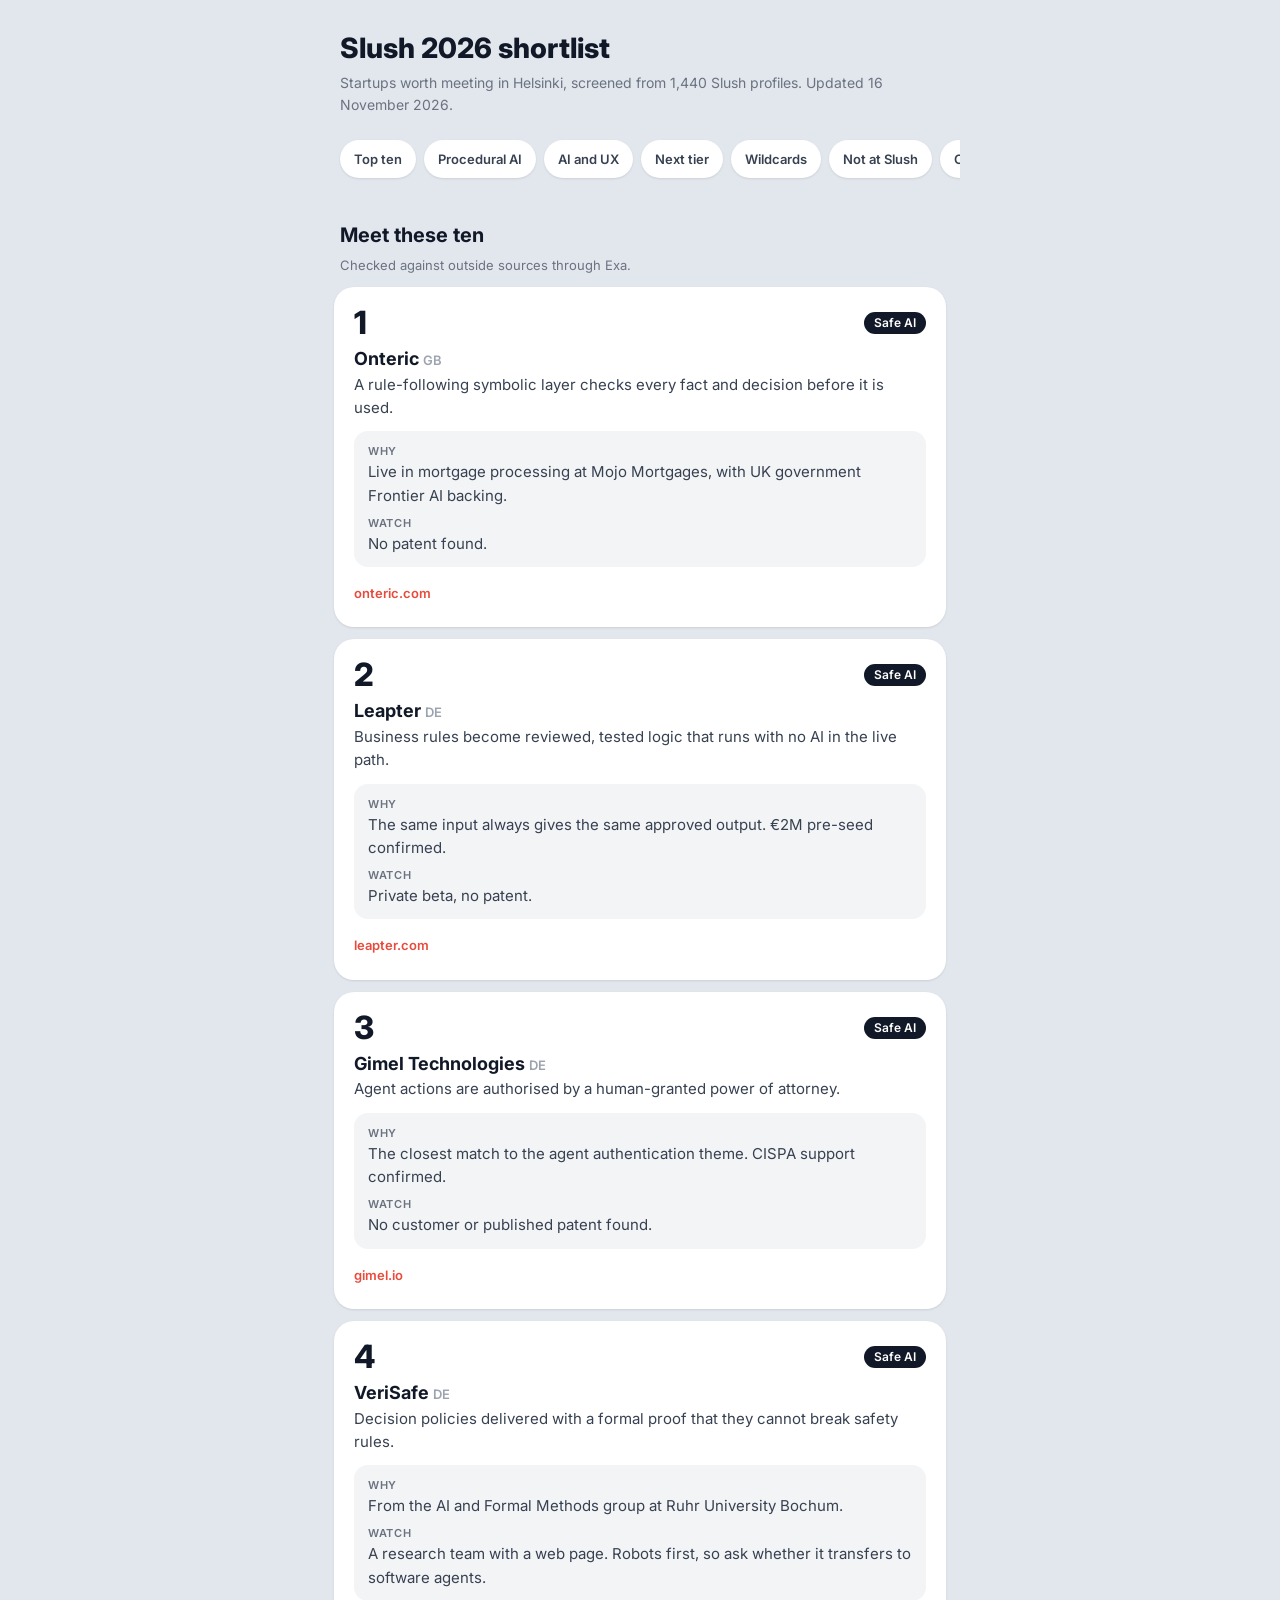
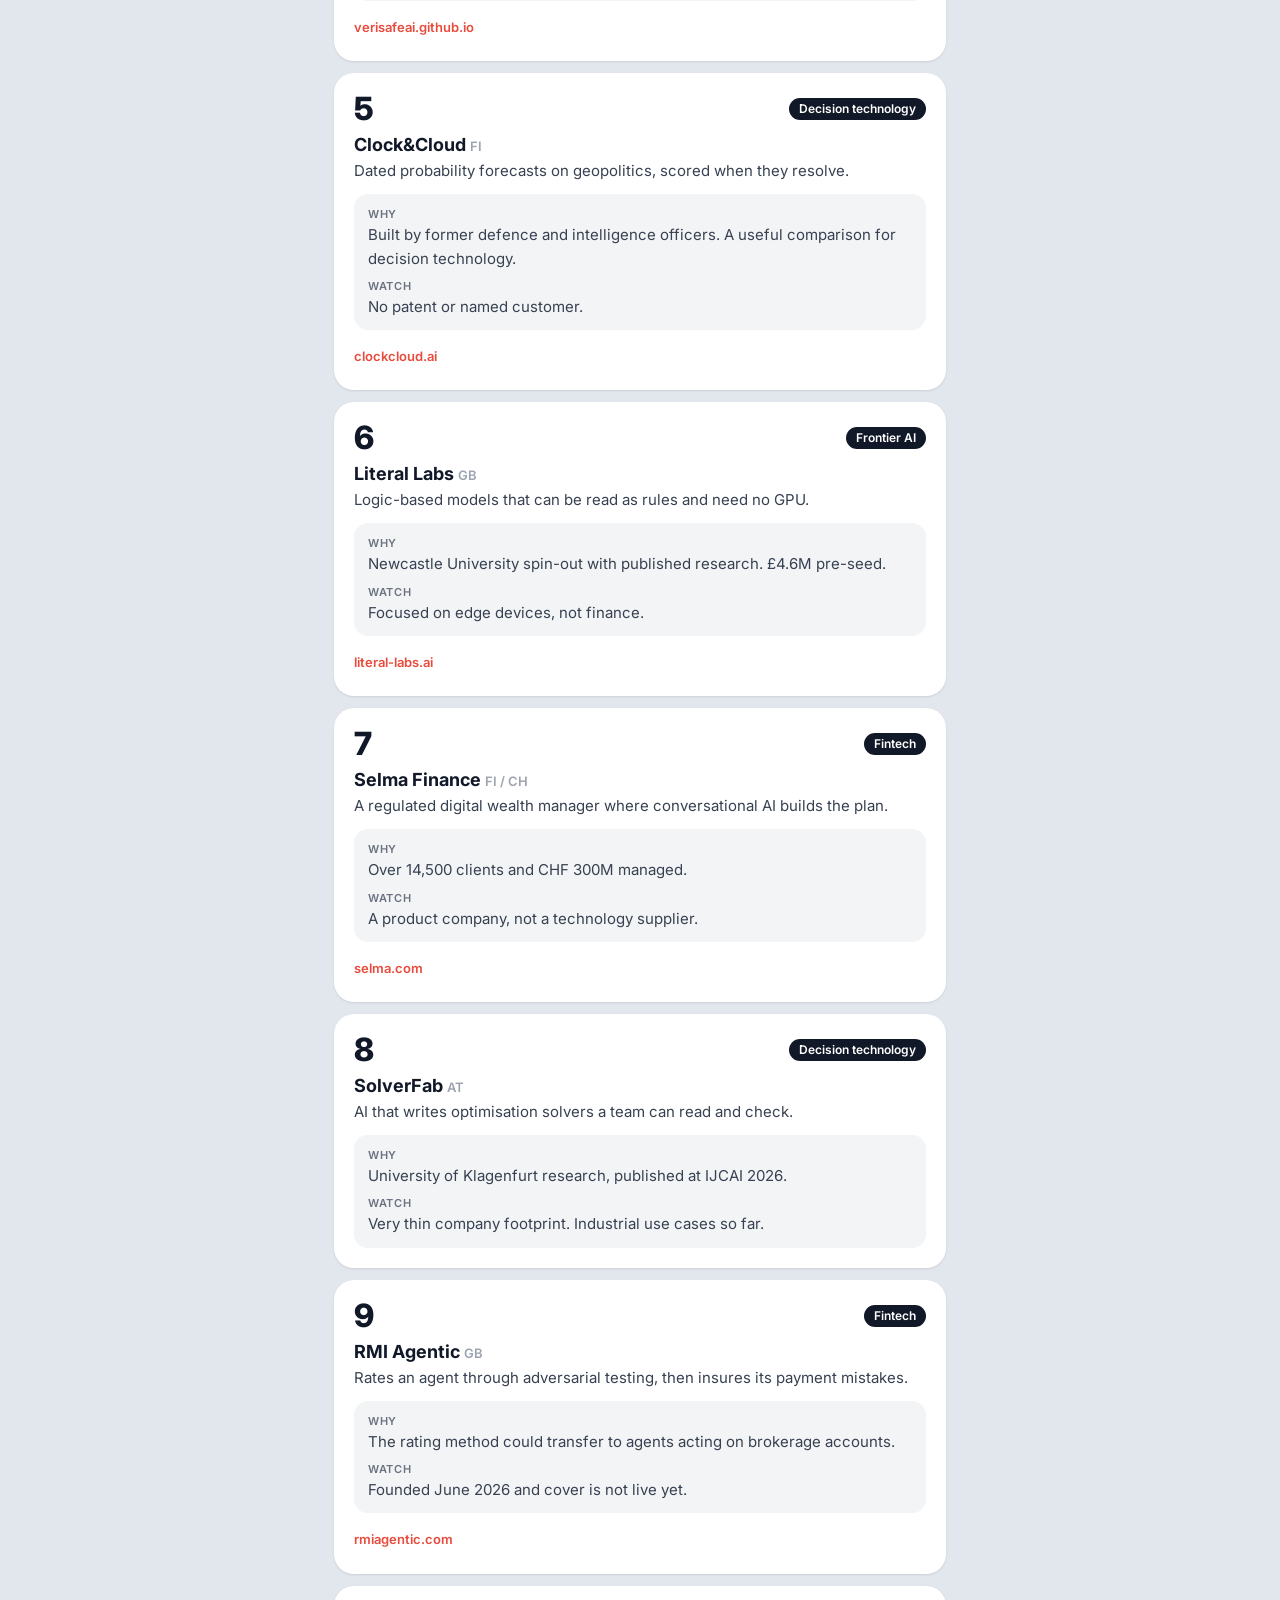
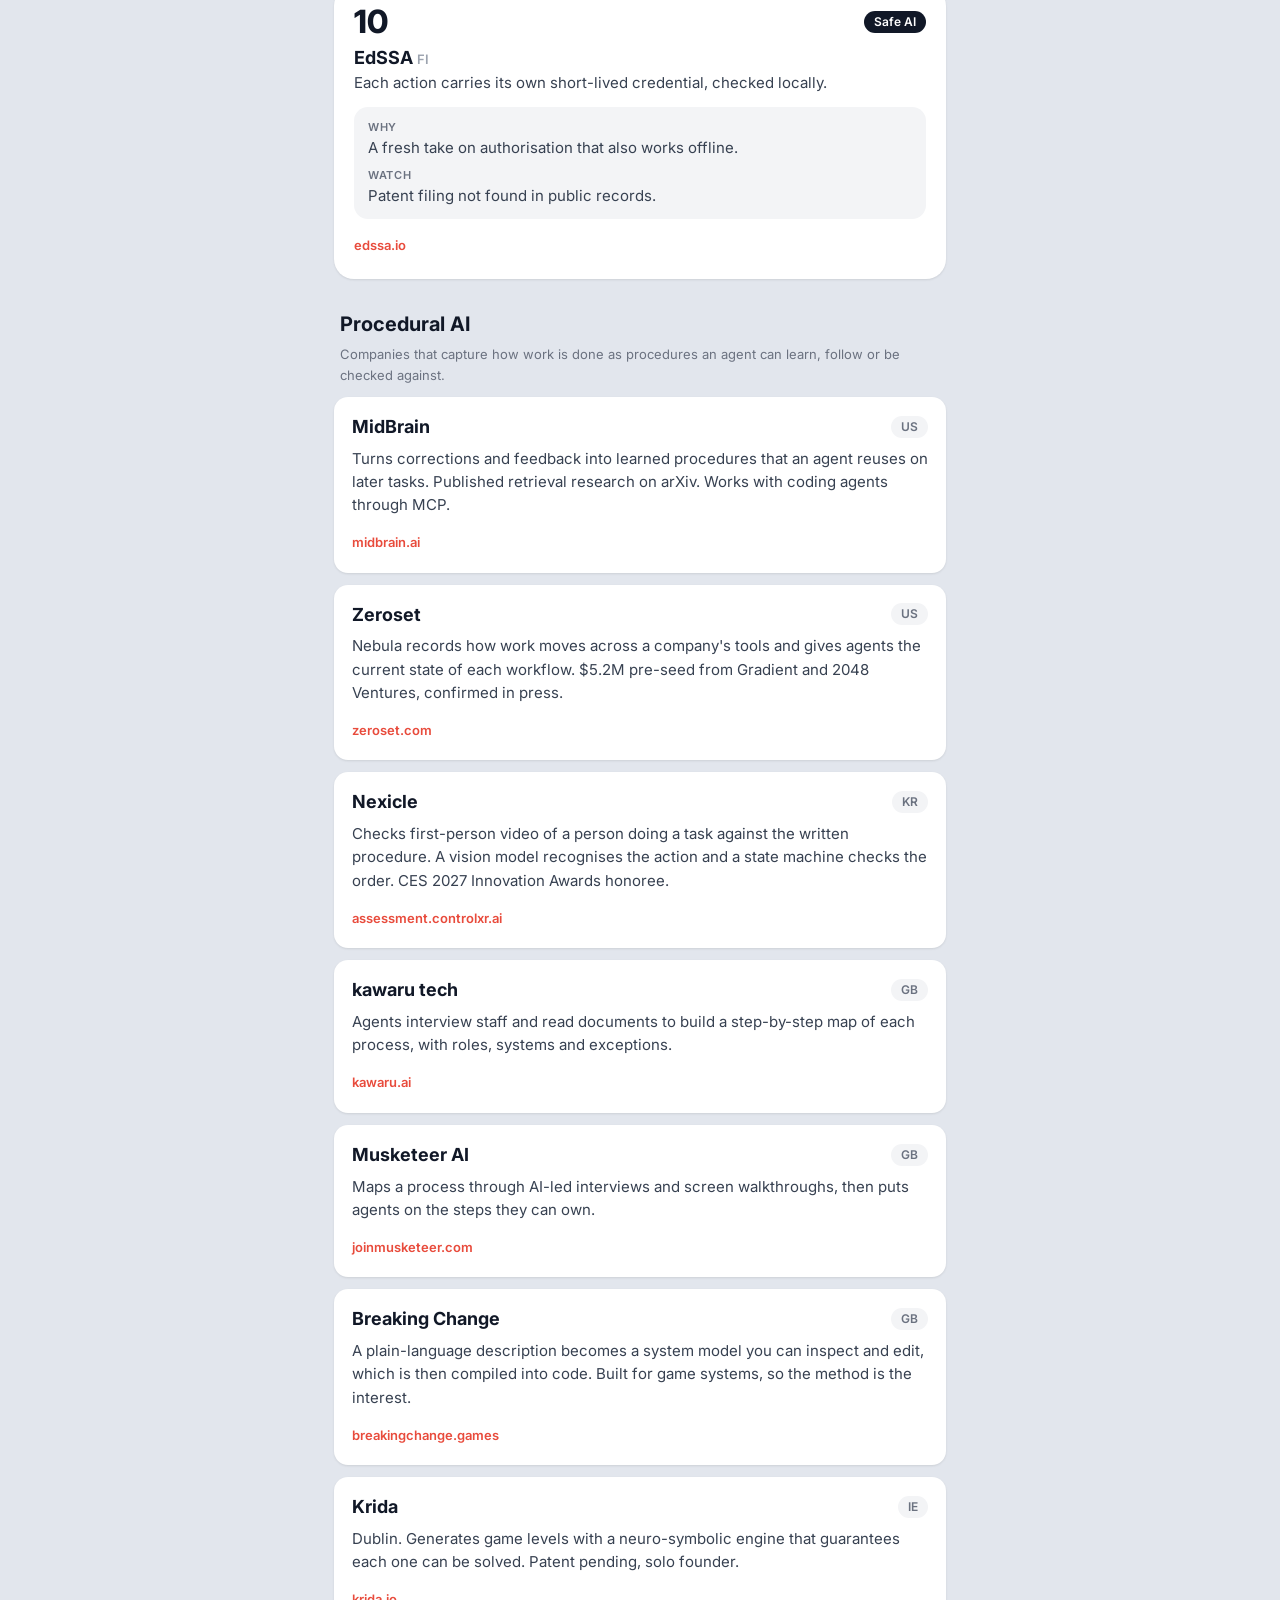
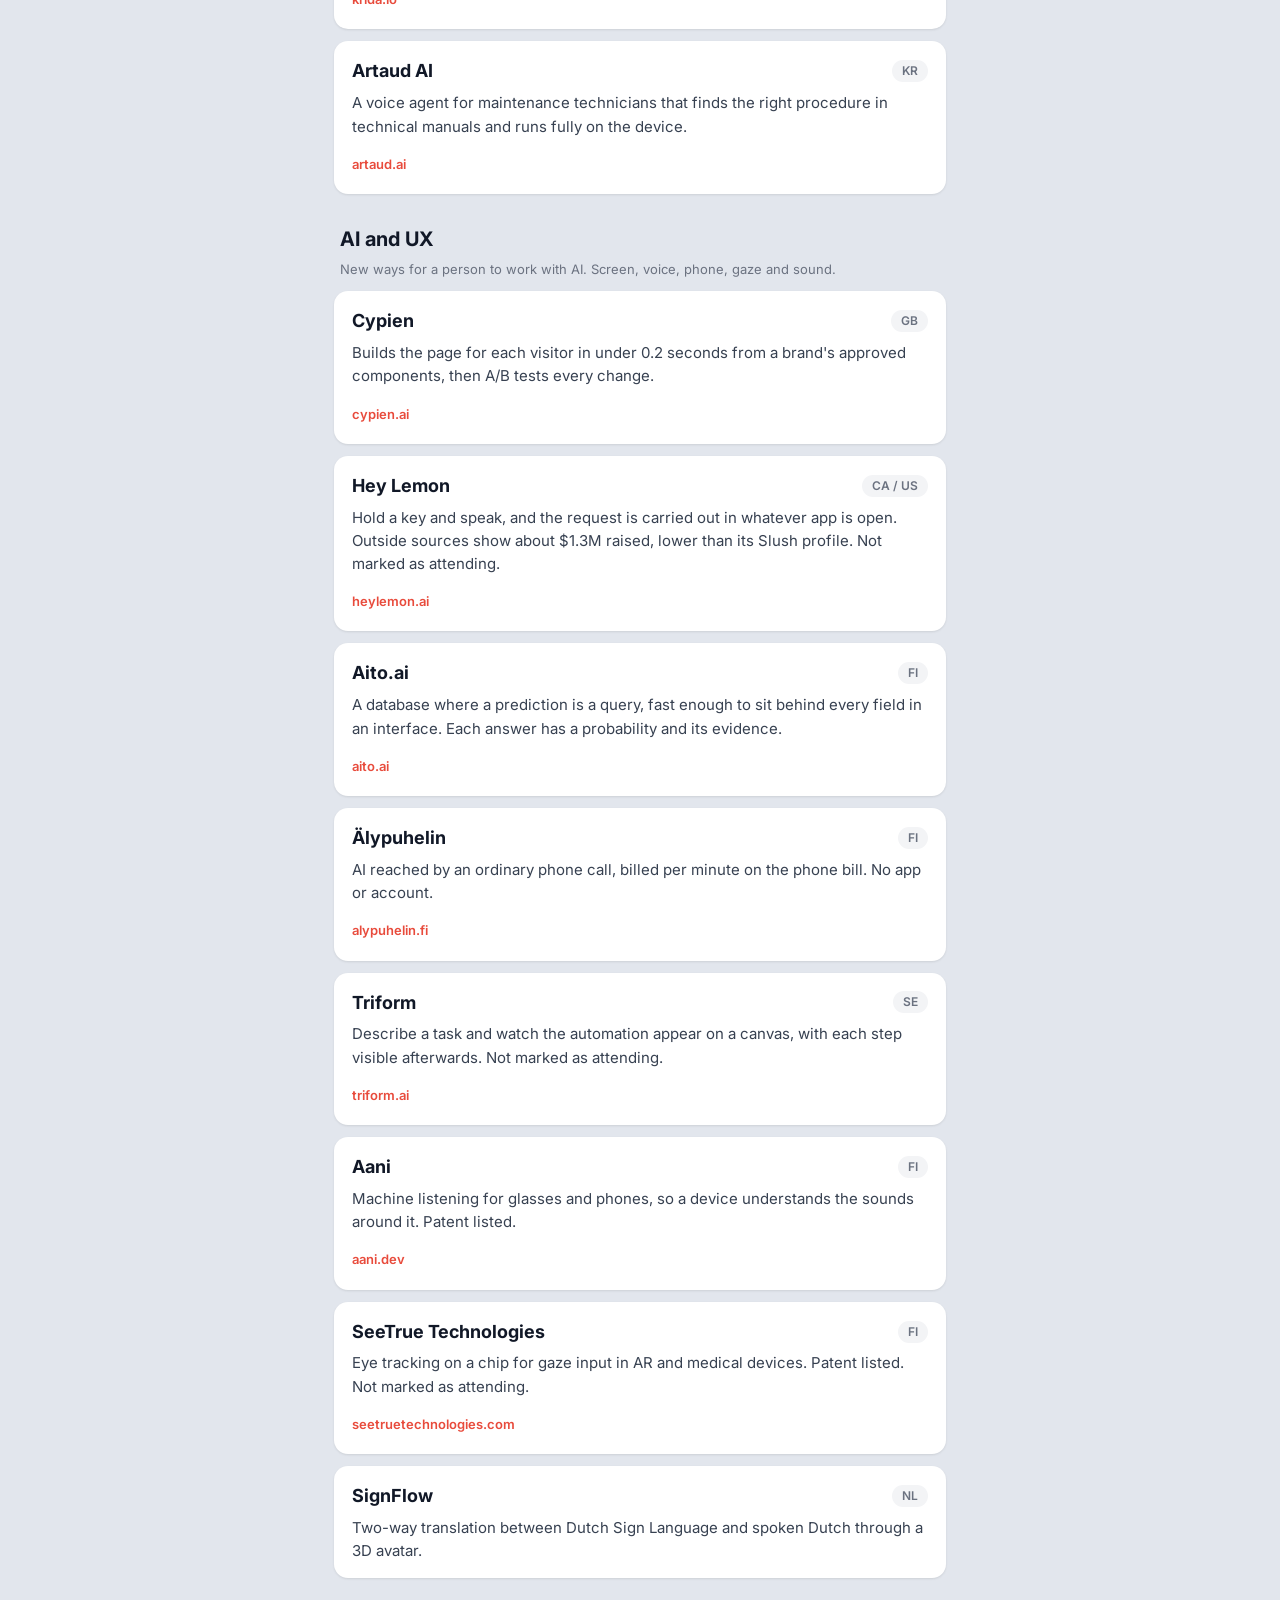
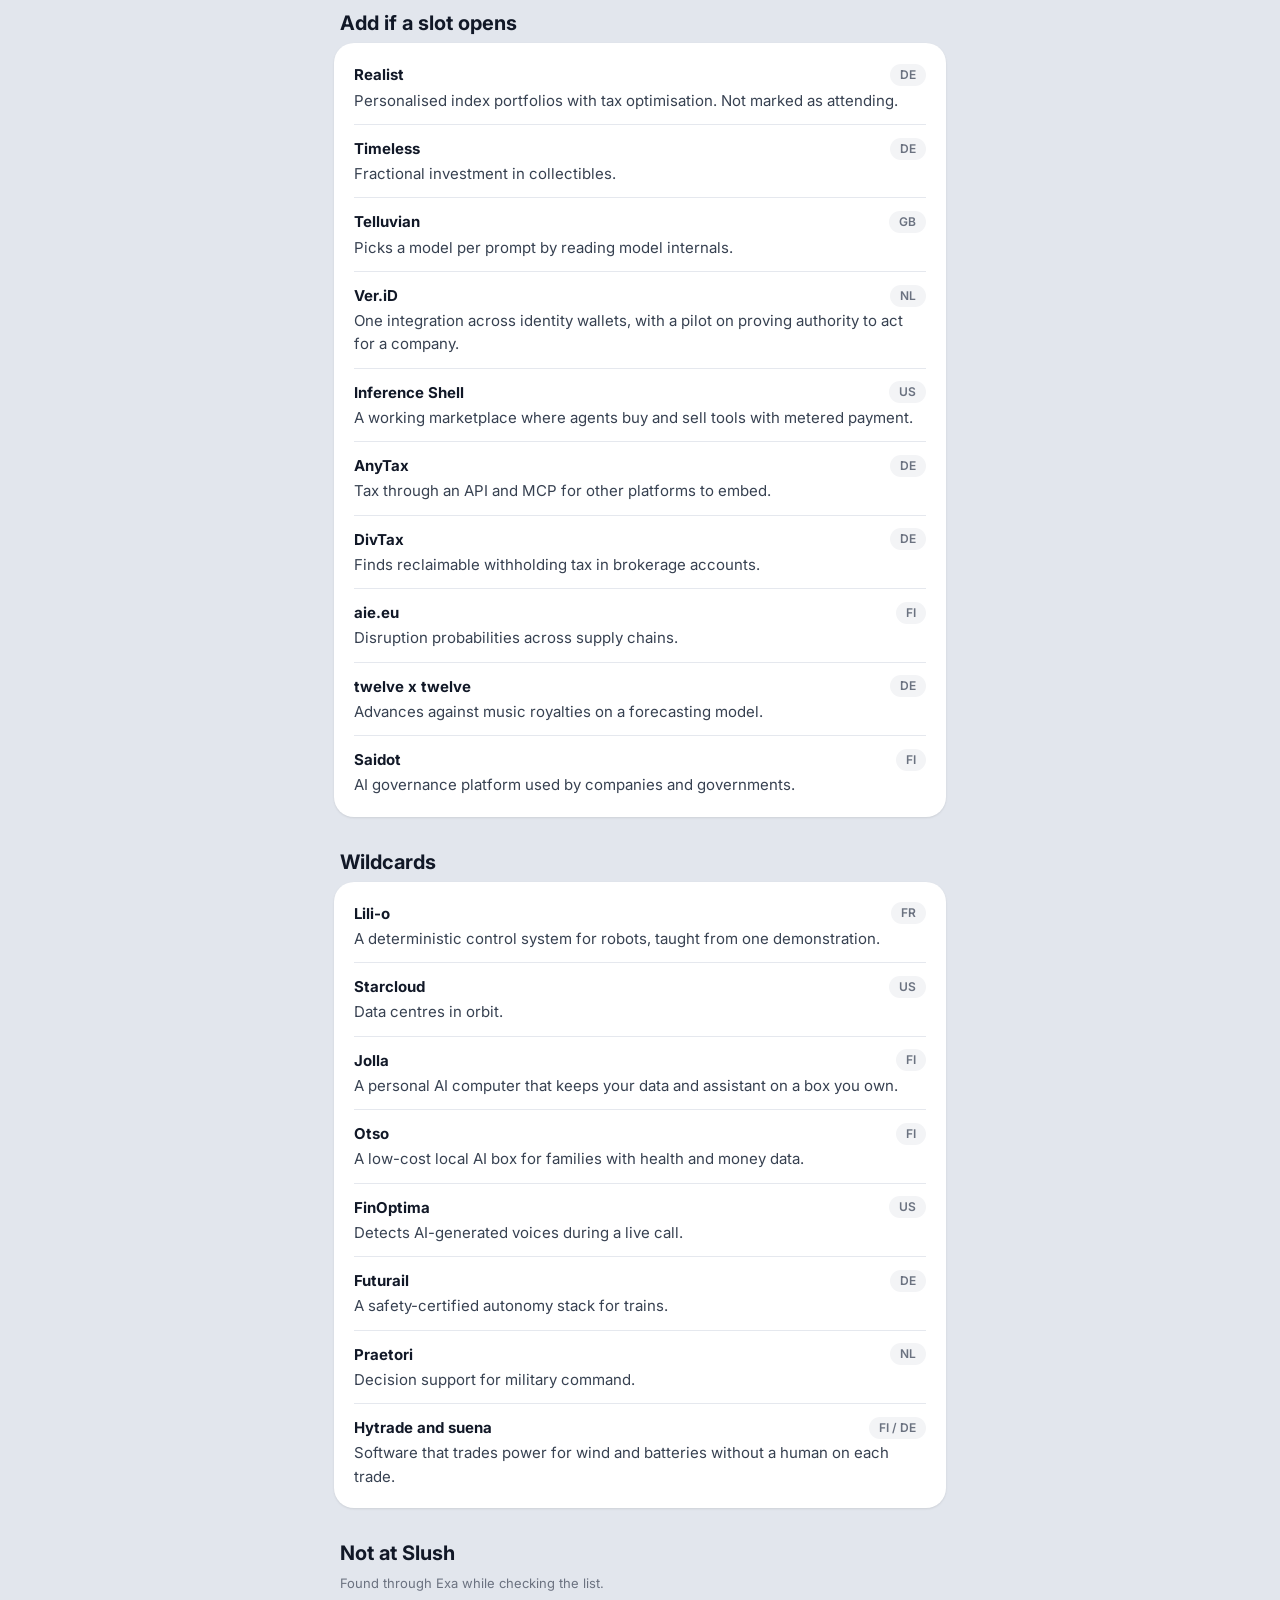
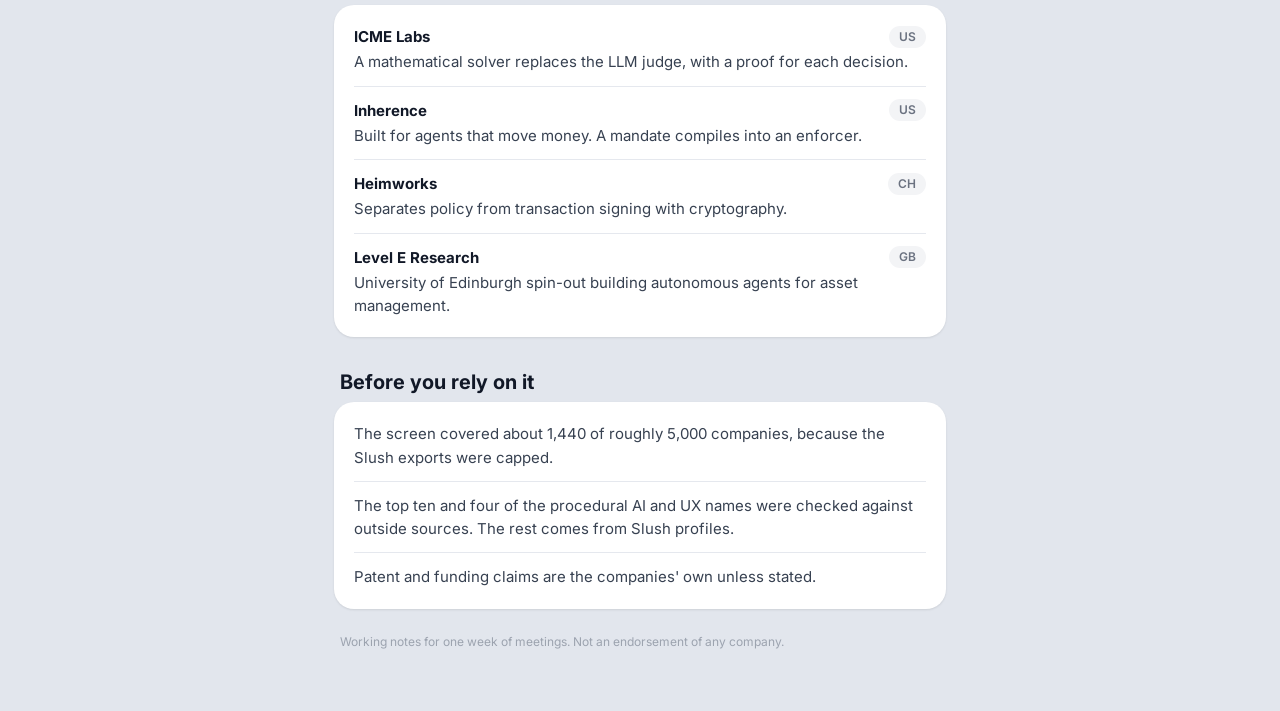
==== slush-2026/index.html @ feec398a "Add Slush 2026 shortlist page Co-Authored-By: Claude Fable 5.2 <noreply@anthropic.com> Claude-Sessio" ====
<!DOCTYPE html>
<html lang="en"><head><meta charset="UTF-8"><meta name="viewport" content="width=device-width, initial-scale=1.0">
<meta name="robots" content="noindex, nofollow"><title>Slush 2026 shortlist</title>
<link rel="preconnect" href="https://fonts.googleapis.com"><link href="https://fonts.googleapis.com/css2?family=Inter:wght@400;600;700;800&display=swap" rel="stylesheet">
<style>:root{--bg:#E2E6ED;--surface:#FFF;--surface-muted:#F3F4F6;--border:#E5E8EE;--text-primary:#111827;--text-body:#374151;--text-muted:#6B7280;--text-faint:#9CA3AF;--accent:#E84B3C;--shadow-sm:0 1px 3px rgba(0,0,0,.06),0 1px 2px rgba(0,0,0,.04);--radius-md:14px;--radius-lg:20px;--radius-pill:999px;--font:'Inter',-apple-system,BlinkMacSystemFont,'Segoe UI',sans-serif}
*{box-sizing:border-box;margin:0;padding:0}html{scroll-behavior:smooth}
body{font-family:var(--font);background:var(--bg);color:var(--text-body);font-size:15px;line-height:1.55;-webkit-font-smoothing:antialiased}
main{max-width:640px;margin:0 auto;padding:20px 14px 60px}
header{padding:12px 6px 4px}h1{font-size:28px;font-weight:800;color:var(--text-primary);line-height:1.15}
.sub{color:var(--text-muted);margin-top:8px;font-size:14px}
nav{position:sticky;top:0;z-index:5;background:var(--bg);display:flex;gap:8px;overflow-x:auto;padding:12px 6px;margin:8px -14px 4px;padding-left:20px;-webkit-overflow-scrolling:touch}
nav a{flex:none;background:var(--surface);color:var(--text-body);text-decoration:none;font-size:13px;font-weight:600;padding:9px 14px;border-radius:var(--radius-pill);box-shadow:var(--shadow-sm)}
h2{font-size:20px;font-weight:700;color:var(--text-primary);margin:30px 6px 4px;scroll-margin-top:64px}
.note{color:var(--text-muted);font-size:13px;margin:0 6px 12px}
.card{background:var(--surface);border-radius:var(--radius-lg);box-shadow:var(--shadow-sm);padding:20px;margin-bottom:12px}
.card-compact{padding:16px 18px;border-radius:var(--radius-md)}
.card-flat{background:var(--surface-muted);border-radius:var(--radius-md);padding:12px 14px;margin-top:12px}
.card-flat p+p{margin-top:8px}
.row{display:flex;align-items:center;justify-content:space-between;gap:10px;margin-bottom:6px}
h3{font-size:18px;font-weight:700;color:var(--text-primary)}.cc{font-size:13px;font-weight:600;color:var(--text-faint)}
.num{font-size:32px;font-weight:800;color:var(--text-primary);line-height:1}
.badge{display:inline-flex;align-items:center;padding:5px 10px;border-radius:var(--radius-pill);font-size:12px;font-weight:600;line-height:1;white-space:nowrap}
.badge-default{background:var(--surface-muted);color:var(--text-muted)}.badge-dark{background:var(--text-primary);color:#fff}
.lab{display:block;font-size:11px;font-weight:600;letter-spacing:.06em;text-transform:uppercase;color:var(--text-muted)}
.lnk{display:inline-block;margin-top:12px;font-size:13px;font-weight:600;color:var(--accent);text-decoration:none;padding:4px 0}
.li{padding:12px 0;border-bottom:1px solid var(--border)}.li:first-child{padding-top:0}.li:last-child{border-bottom:none;padding-bottom:0}
.li strong{color:var(--text-primary);font-size:15px}.li .row{margin-bottom:2px}
footer{color:var(--text-faint);font-size:12px;margin:24px 6px 0}</style></head><body><main>
<header><h1>Slush 2026 shortlist</h1><p class="sub">Startups worth meeting in Helsinki, screened from 1,440 Slush profiles. Updated 16 November 2026.</p></header>
<nav><a href="#top">Top ten</a><a href="#proc">Procedural AI</a><a href="#ux">AI and UX</a><a href="#more">Next tier</a><a href="#wild">Wildcards</a><a href="#beyond">Not at Slush</a><a href="#caveats">Caveats</a></nav>
<h2 id="top">Meet these ten</h2><p class="note">Checked against outside sources through Exa.</p><div class="card"><div class="row"><span class="num">1</span><span class="badge badge-dark">Safe AI</span></div><h3>Onteric <span class="cc">GB</span></h3><p>A rule-following symbolic layer checks every fact and decision before it is used.</p><div class="card-flat"><p><span class="lab">Why</span>Live in mortgage processing at Mojo Mortgages, with UK government Frontier AI backing.</p><p><span class="lab">Watch</span>No patent found.</p></div><a class="lnk" href="https://www.onteric.com/" target="_blank" rel="noopener">onteric.com</a></div><div class="card"><div class="row"><span class="num">2</span><span class="badge badge-dark">Safe AI</span></div><h3>Leapter <span class="cc">DE</span></h3><p>Business rules become reviewed, tested logic that runs with no AI in the live path.</p><div class="card-flat"><p><span class="lab">Why</span>The same input always gives the same approved output. €2M pre-seed confirmed.</p><p><span class="lab">Watch</span>Private beta, no patent.</p></div><a class="lnk" href="https://www.leapter.com" target="_blank" rel="noopener">leapter.com</a></div><div class="card"><div class="row"><span class="num">3</span><span class="badge badge-dark">Safe AI</span></div><h3>Gimel Technologies <span class="cc">DE</span></h3><p>Agent actions are authorised by a human-granted power of attorney.</p><div class="card-flat"><p><span class="lab">Why</span>The closest match to the agent authentication theme. CISPA support confirmed.</p><p><span class="lab">Watch</span>No customer or published patent found.</p></div><a class="lnk" href="https://gimel.io" target="_blank" rel="noopener">gimel.io</a></div><div class="card"><div class="row"><span class="num">4</span><span class="badge badge-dark">Safe AI</span></div><h3>VeriSafe <span class="cc">DE</span></h3><p>Decision policies delivered with a formal proof that they cannot break safety rules.</p><div class="card-flat"><p><span class="lab">Why</span>From the AI and Formal Methods group at Ruhr University Bochum.</p><p><span class="lab">Watch</span>A research team with a web page. Robots first, so ask whether it transfers to software agents.</p></div><a class="lnk" href="https://verisafeai.github.io/" target="_blank" rel="noopener">verisafeai.github.io</a></div><div class="card"><div class="row"><span class="num">5</span><span class="badge badge-dark">Decision technology</span></div><h3>Clock&amp;Cloud <span class="cc">FI</span></h3><p>Dated probability forecasts on geopolitics, scored when they resolve.</p><div class="card-flat"><p><span class="lab">Why</span>Built by former defence and intelligence officers. A useful comparison for decision technology.</p><p><span class="lab">Watch</span>No patent or named customer.</p></div><a class="lnk" href="https://www.clockcloud.ai/" target="_blank" rel="noopener">clockcloud.ai</a></div><div class="card"><div class="row"><span class="num">6</span><span class="badge badge-dark">Frontier AI</span></div><h3>Literal Labs <span class="cc">GB</span></h3><p>Logic-based models that can be read as rules and need no GPU.</p><div class="card-flat"><p><span class="lab">Why</span>Newcastle University spin-out with published research. £4.6M pre-seed.</p><p><span class="lab">Watch</span>Focused on edge devices, not finance.</p></div><a class="lnk" href="https://www.literal-labs.ai" target="_blank" rel="noopener">literal-labs.ai</a></div><div class="card"><div class="row"><span class="num">7</span><span class="badge badge-dark">Fintech</span></div><h3>Selma Finance <span class="cc">FI / CH</span></h3><p>A regulated digital wealth manager where conversational AI builds the plan.</p><div class="card-flat"><p><span class="lab">Why</span>Over 14,500 clients and CHF 300M managed.</p><p><span class="lab">Watch</span>A product company, not a technology supplier.</p></div><a class="lnk" href="https://www.selma.com" target="_blank" rel="noopener">selma.com</a></div><div class="card"><div class="row"><span class="num">8</span><span class="badge badge-dark">Decision technology</span></div><h3>SolverFab <span class="cc">AT</span></h3><p>AI that writes optimisation solvers a team can read and check.</p><div class="card-flat"><p><span class="lab">Why</span>University of Klagenfurt research, published at IJCAI 2026.</p><p><span class="lab">Watch</span>Very thin company footprint. Industrial use cases so far.</p></div></div><div class="card"><div class="row"><span class="num">9</span><span class="badge badge-dark">Fintech</span></div><h3>RMI Agentic <span class="cc">GB</span></h3><p>Rates an agent through adversarial testing, then insures its payment mistakes.</p><div class="card-flat"><p><span class="lab">Why</span>The rating method could transfer to agents acting on brokerage accounts.</p><p><span class="lab">Watch</span>Founded June 2026 and cover is not live yet.</p></div><a class="lnk" href="https://www.rmiagentic.com" target="_blank" rel="noopener">rmiagentic.com</a></div><div class="card"><div class="row"><span class="num">10</span><span class="badge badge-dark">Safe AI</span></div><h3>EdSSA <span class="cc">FI</span></h3><p>Each action carries its own short-lived credential, checked locally.</p><div class="card-flat"><p><span class="lab">Why</span>A fresh take on authorisation that also works offline.</p><p><span class="lab">Watch</span>Patent filing not found in public records.</p></div><a class="lnk" href="https://edssa.io" target="_blank" rel="noopener">edssa.io</a></div>
<h2 id="proc">Procedural AI</h2><p class="note">Companies that capture how work is done as procedures an agent can learn, follow or be checked against.</p><div class="card card-compact"><div class="row"><h3>MidBrain</h3><span class="badge badge-default">US</span></div><p>Turns corrections and feedback into learned procedures that an agent reuses on later tasks. Published retrieval research on arXiv. Works with coding agents through MCP.</p><a class="lnk" href="https://www.midbrain.ai/" target="_blank" rel="noopener">midbrain.ai</a></div><div class="card card-compact"><div class="row"><h3>Zeroset</h3><span class="badge badge-default">US</span></div><p>Nebula records how work moves across a company&#x27;s tools and gives agents the current state of each workflow. $5.2M pre-seed from Gradient and 2048 Ventures, confirmed in press.</p><a class="lnk" href="https://zeroset.com/" target="_blank" rel="noopener">zeroset.com</a></div><div class="card card-compact"><div class="row"><h3>Nexicle</h3><span class="badge badge-default">KR</span></div><p>Checks first-person video of a person doing a task against the written procedure. A vision model recognises the action and a state machine checks the order. CES 2027 Innovation Awards honoree.</p><a class="lnk" href="https://assessment.controlxr.ai/" target="_blank" rel="noopener">assessment.controlxr.ai</a></div><div class="card card-compact"><div class="row"><h3>kawaru tech</h3><span class="badge badge-default">GB</span></div><p>Agents interview staff and read documents to build a step-by-step map of each process, with roles, systems and exceptions.</p><a class="lnk" href="https://kawaru.ai" target="_blank" rel="noopener">kawaru.ai</a></div><div class="card card-compact"><div class="row"><h3>Musketeer AI</h3><span class="badge badge-default">GB</span></div><p>Maps a process through AI-led interviews and screen walkthroughs, then puts agents on the steps they can own.</p><a class="lnk" href="https://www.joinmusketeer.com" target="_blank" rel="noopener">joinmusketeer.com</a></div><div class="card card-compact"><div class="row"><h3>Breaking Change</h3><span class="badge badge-default">GB</span></div><p>A plain-language description becomes a system model you can inspect and edit, which is then compiled into code. Built for game systems, so the method is the interest.</p><a class="lnk" href="https://www.breakingchange.games" target="_blank" rel="noopener">breakingchange.games</a></div><div class="card card-compact"><div class="row"><h3>Krida</h3><span class="badge badge-default">IE</span></div><p>Dublin. Generates game levels with a neuro-symbolic engine that guarantees each one can be solved. Patent pending, solo founder.</p><a class="lnk" href="https://krida.io/" target="_blank" rel="noopener">krida.io</a></div><div class="card card-compact"><div class="row"><h3>Artaud AI</h3><span class="badge badge-default">KR</span></div><p>A voice agent for maintenance technicians that finds the right procedure in technical manuals and runs fully on the device.</p><a class="lnk" href="https://artaud.ai" target="_blank" rel="noopener">artaud.ai</a></div>
<h2 id="ux">AI and UX</h2><p class="note">New ways for a person to work with AI. Screen, voice, phone, gaze and sound.</p><div class="card card-compact"><div class="row"><h3>Cypien</h3><span class="badge badge-default">GB</span></div><p>Builds the page for each visitor in under 0.2 seconds from a brand&#x27;s approved components, then A/B tests every change.</p><a class="lnk" href="https://cypien.ai" target="_blank" rel="noopener">cypien.ai</a></div><div class="card card-compact"><div class="row"><h3>Hey Lemon</h3><span class="badge badge-default">CA / US</span></div><p>Hold a key and speak, and the request is carried out in whatever app is open. Outside sources show about $1.3M raised, lower than its Slush profile. Not marked as attending.</p><a class="lnk" href="https://www.heylemon.ai/" target="_blank" rel="noopener">heylemon.ai</a></div><div class="card card-compact"><div class="row"><h3>Aito.ai</h3><span class="badge badge-default">FI</span></div><p>A database where a prediction is a query, fast enough to sit behind every field in an interface. Each answer has a probability and its evidence.</p><a class="lnk" href="https://aito.ai" target="_blank" rel="noopener">aito.ai</a></div><div class="card card-compact"><div class="row"><h3>Älypuhelin</h3><span class="badge badge-default">FI</span></div><p>AI reached by an ordinary phone call, billed per minute on the phone bill. No app or account.</p><a class="lnk" href="https://alypuhelin.fi/" target="_blank" rel="noopener">alypuhelin.fi</a></div><div class="card card-compact"><div class="row"><h3>Triform</h3><span class="badge badge-default">SE</span></div><p>Describe a task and watch the automation appear on a canvas, with each step visible afterwards. Not marked as attending.</p><a class="lnk" href="https://triform.ai/" target="_blank" rel="noopener">triform.ai</a></div><div class="card card-compact"><div class="row"><h3>Aani</h3><span class="badge badge-default">FI</span></div><p>Machine listening for glasses and phones, so a device understands the sounds around it. Patent listed.</p><a class="lnk" href="https://www.aani.dev/intrusion" target="_blank" rel="noopener">aani.dev</a></div><div class="card card-compact"><div class="row"><h3>SeeTrue Technologies</h3><span class="badge badge-default">FI</span></div><p>Eye tracking on a chip for gaze input in AR and medical devices. Patent listed. Not marked as attending.</p><a class="lnk" href="https://www.seetruetechnologies.com/" target="_blank" rel="noopener">seetruetechnologies.com</a></div><div class="card card-compact"><div class="row"><h3>SignFlow</h3><span class="badge badge-default">NL</span></div><p>Two-way translation between Dutch Sign Language and spoken Dutch through a 3D avatar.</p></div>
<h2 id="more">Add if a slot opens</h2><div class="card"><div class="li"><div class="row"><strong>Realist</strong><span class="badge badge-default">DE</span></div><p>Personalised index portfolios with tax optimisation. Not marked as attending.</p></div><div class="li"><div class="row"><strong>Timeless</strong><span class="badge badge-default">DE</span></div><p>Fractional investment in collectibles.</p></div><div class="li"><div class="row"><strong>Telluvian</strong><span class="badge badge-default">GB</span></div><p>Picks a model per prompt by reading model internals.</p></div><div class="li"><div class="row"><strong>Ver.iD</strong><span class="badge badge-default">NL</span></div><p>One integration across identity wallets, with a pilot on proving authority to act for a company.</p></div><div class="li"><div class="row"><strong>Inference Shell</strong><span class="badge badge-default">US</span></div><p>A working marketplace where agents buy and sell tools with metered payment.</p></div><div class="li"><div class="row"><strong>AnyTax</strong><span class="badge badge-default">DE</span></div><p>Tax through an API and MCP for other platforms to embed.</p></div><div class="li"><div class="row"><strong>DivTax</strong><span class="badge badge-default">DE</span></div><p>Finds reclaimable withholding tax in brokerage accounts.</p></div><div class="li"><div class="row"><strong>aie.eu</strong><span class="badge badge-default">FI</span></div><p>Disruption probabilities across supply chains.</p></div><div class="li"><div class="row"><strong>twelve x twelve</strong><span class="badge badge-default">DE</span></div><p>Advances against music royalties on a forecasting model.</p></div><div class="li"><div class="row"><strong>Saidot</strong><span class="badge badge-default">FI</span></div><p>AI governance platform used by companies and governments.</p></div></div>
<h2 id="wild">Wildcards</h2><div class="card"><div class="li"><div class="row"><strong>Lili-o</strong><span class="badge badge-default">FR</span></div><p>A deterministic control system for robots, taught from one demonstration.</p></div><div class="li"><div class="row"><strong>Starcloud</strong><span class="badge badge-default">US</span></div><p>Data centres in orbit.</p></div><div class="li"><div class="row"><strong>Jolla</strong><span class="badge badge-default">FI</span></div><p>A personal AI computer that keeps your data and assistant on a box you own.</p></div><div class="li"><div class="row"><strong>Otso</strong><span class="badge badge-default">FI</span></div><p>A low-cost local AI box for families with health and money data.</p></div><div class="li"><div class="row"><strong>FinOptima</strong><span class="badge badge-default">US</span></div><p>Detects AI-generated voices during a live call.</p></div><div class="li"><div class="row"><strong>Futurail</strong><span class="badge badge-default">DE</span></div><p>A safety-certified autonomy stack for trains.</p></div><div class="li"><div class="row"><strong>Praetori</strong><span class="badge badge-default">NL</span></div><p>Decision support for military command.</p></div><div class="li"><div class="row"><strong>Hytrade and suena</strong><span class="badge badge-default">FI / DE</span></div><p>Software that trades power for wind and batteries without a human on each trade.</p></div></div>
<h2 id="beyond">Not at Slush</h2><p class="note">Found through Exa while checking the list.</p><div class="card"><div class="li"><div class="row"><strong>ICME Labs</strong><span class="badge badge-default">US</span></div><p>A mathematical solver replaces the LLM judge, with a proof for each decision.</p></div><div class="li"><div class="row"><strong>Inherence</strong><span class="badge badge-default">US</span></div><p>Built for agents that move money. A mandate compiles into an enforcer.</p></div><div class="li"><div class="row"><strong>Heimworks</strong><span class="badge badge-default">CH</span></div><p>Separates policy from transaction signing with cryptography.</p></div><div class="li"><div class="row"><strong>Level E Research</strong><span class="badge badge-default">GB</span></div><p>University of Edinburgh spin-out building autonomous agents for asset management.</p></div></div>
<h2 id="caveats">Before you rely on it</h2><div class="card"><div class="li"><p>The screen covered about 1,440 of roughly 5,000 companies, because the Slush exports were capped.</p></div><div class="li"><p>The top ten and four of the procedural AI and UX names were checked against outside sources. The rest comes from Slush profiles.</p></div><div class="li"><p>Patent and funding claims are the companies' own unless stated.</p></div></div>
<footer>Working notes for one week of meetings. Not an endorsement of any company.</footer>
</main></body></html>
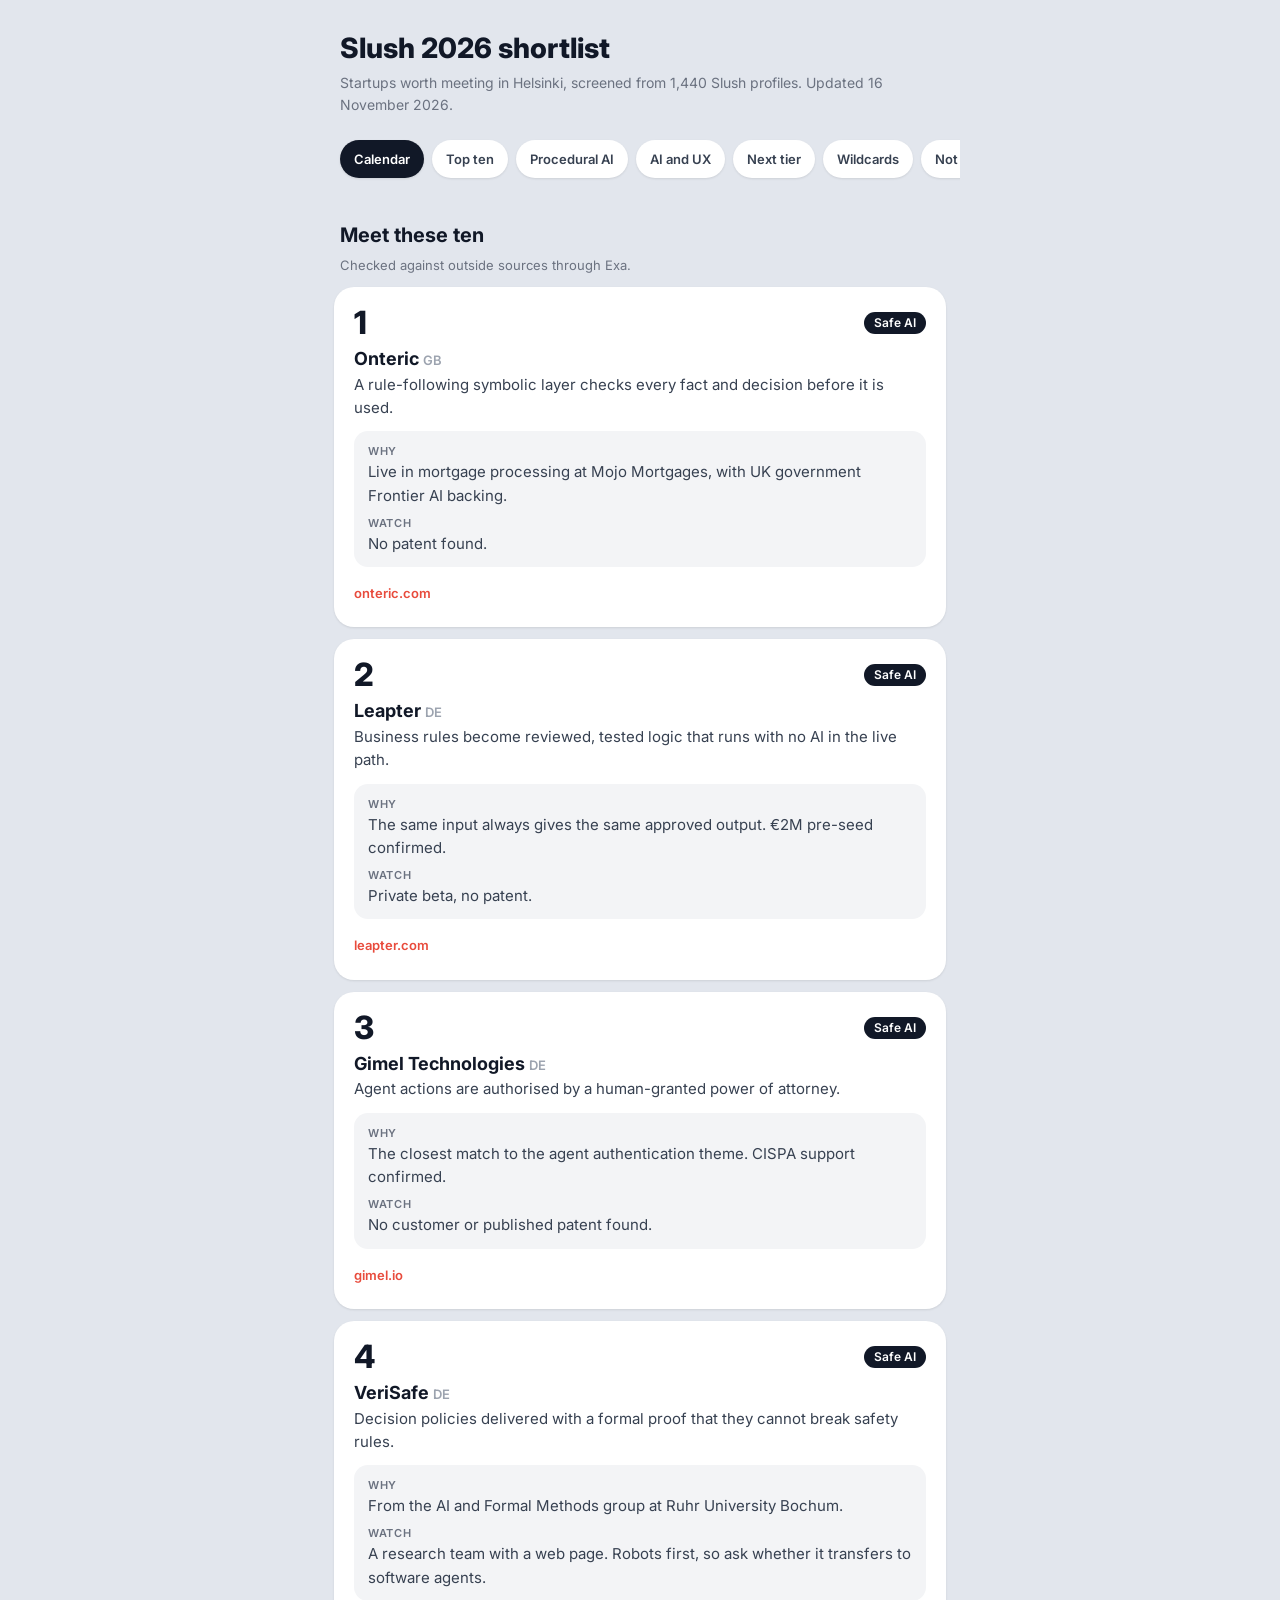
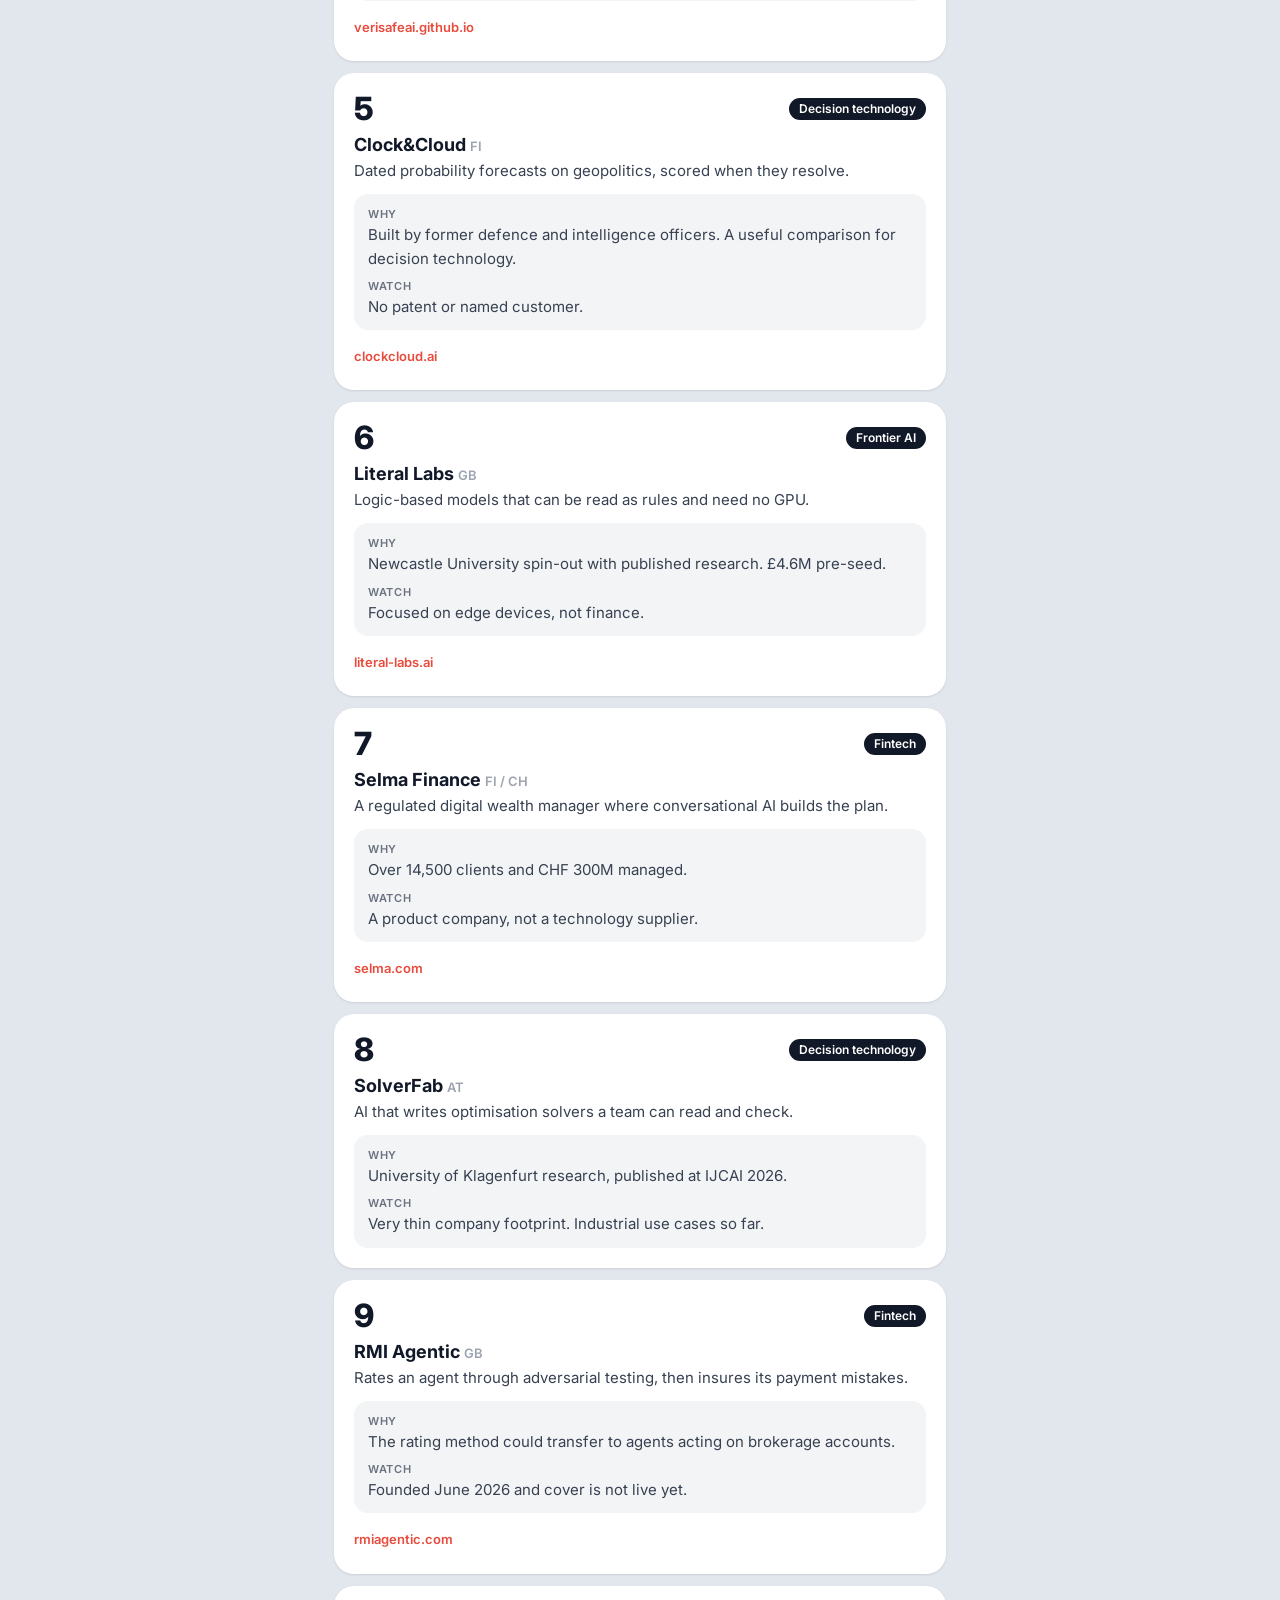
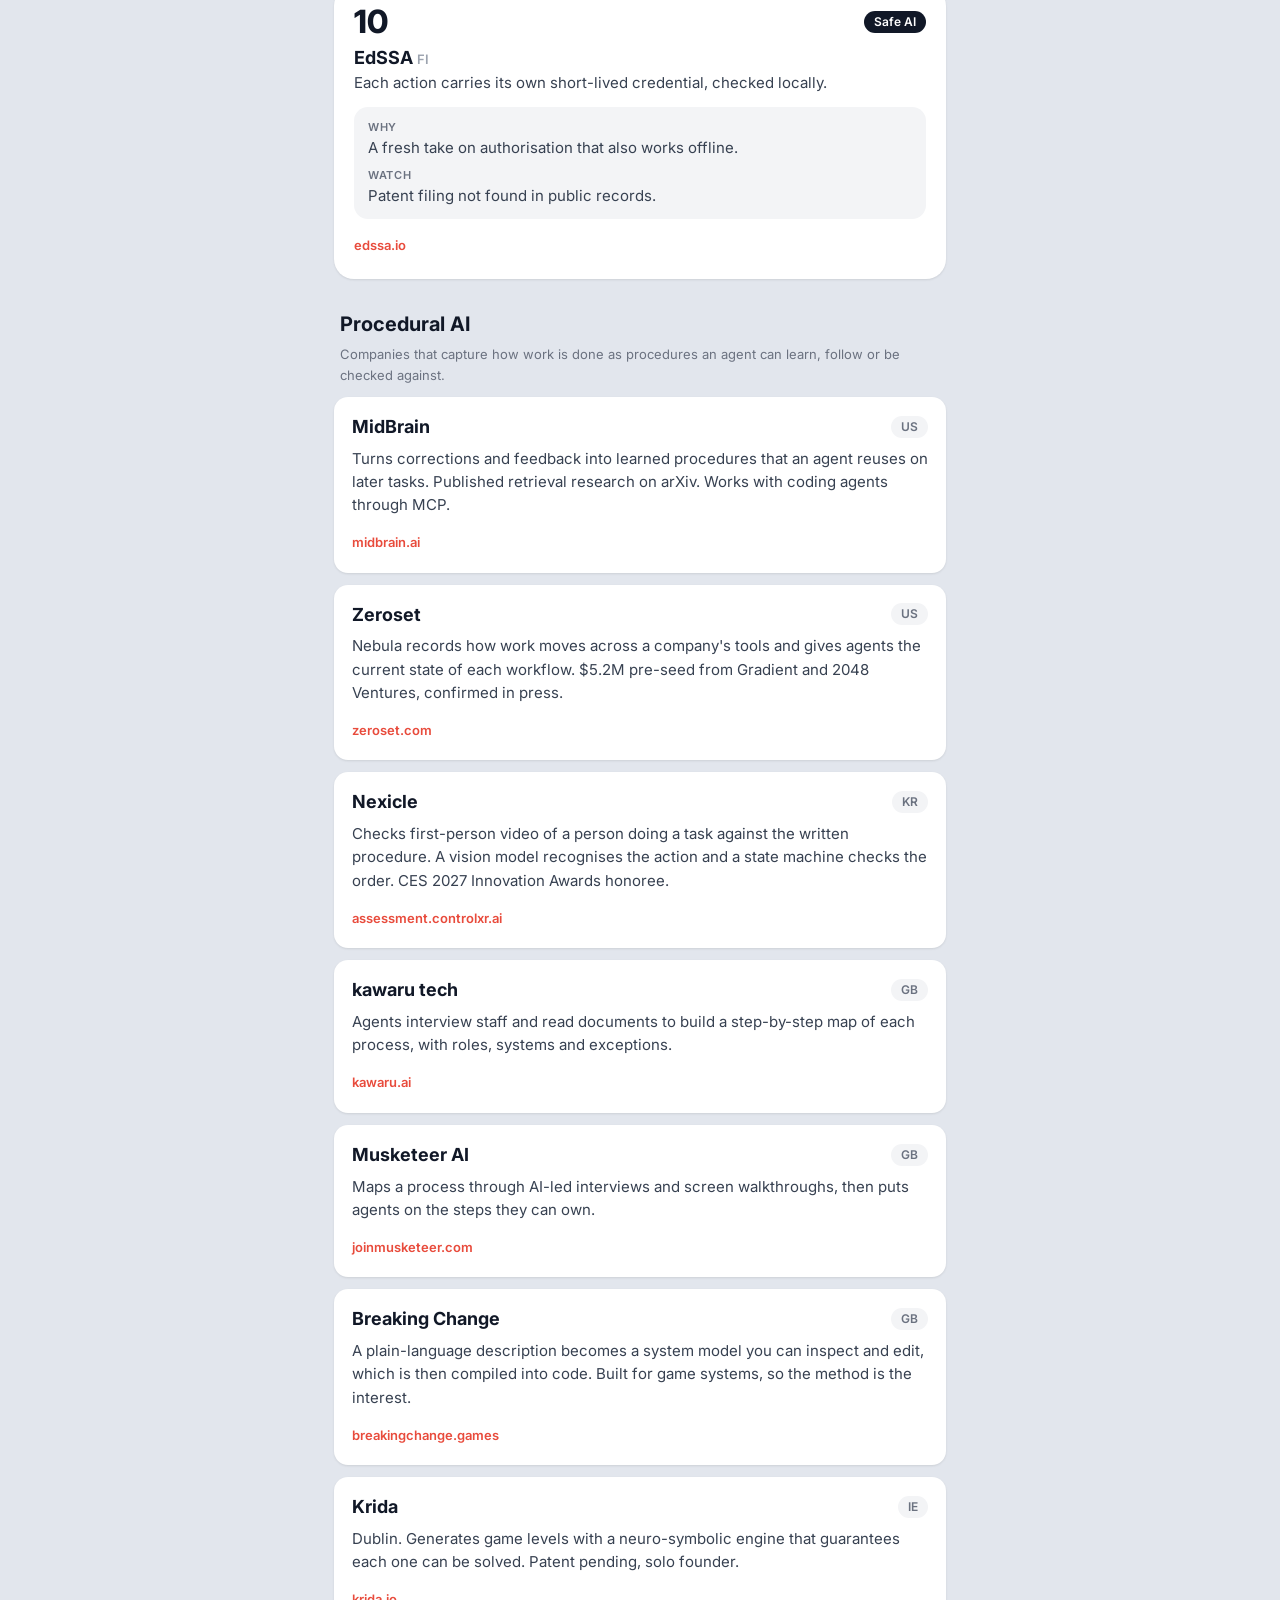
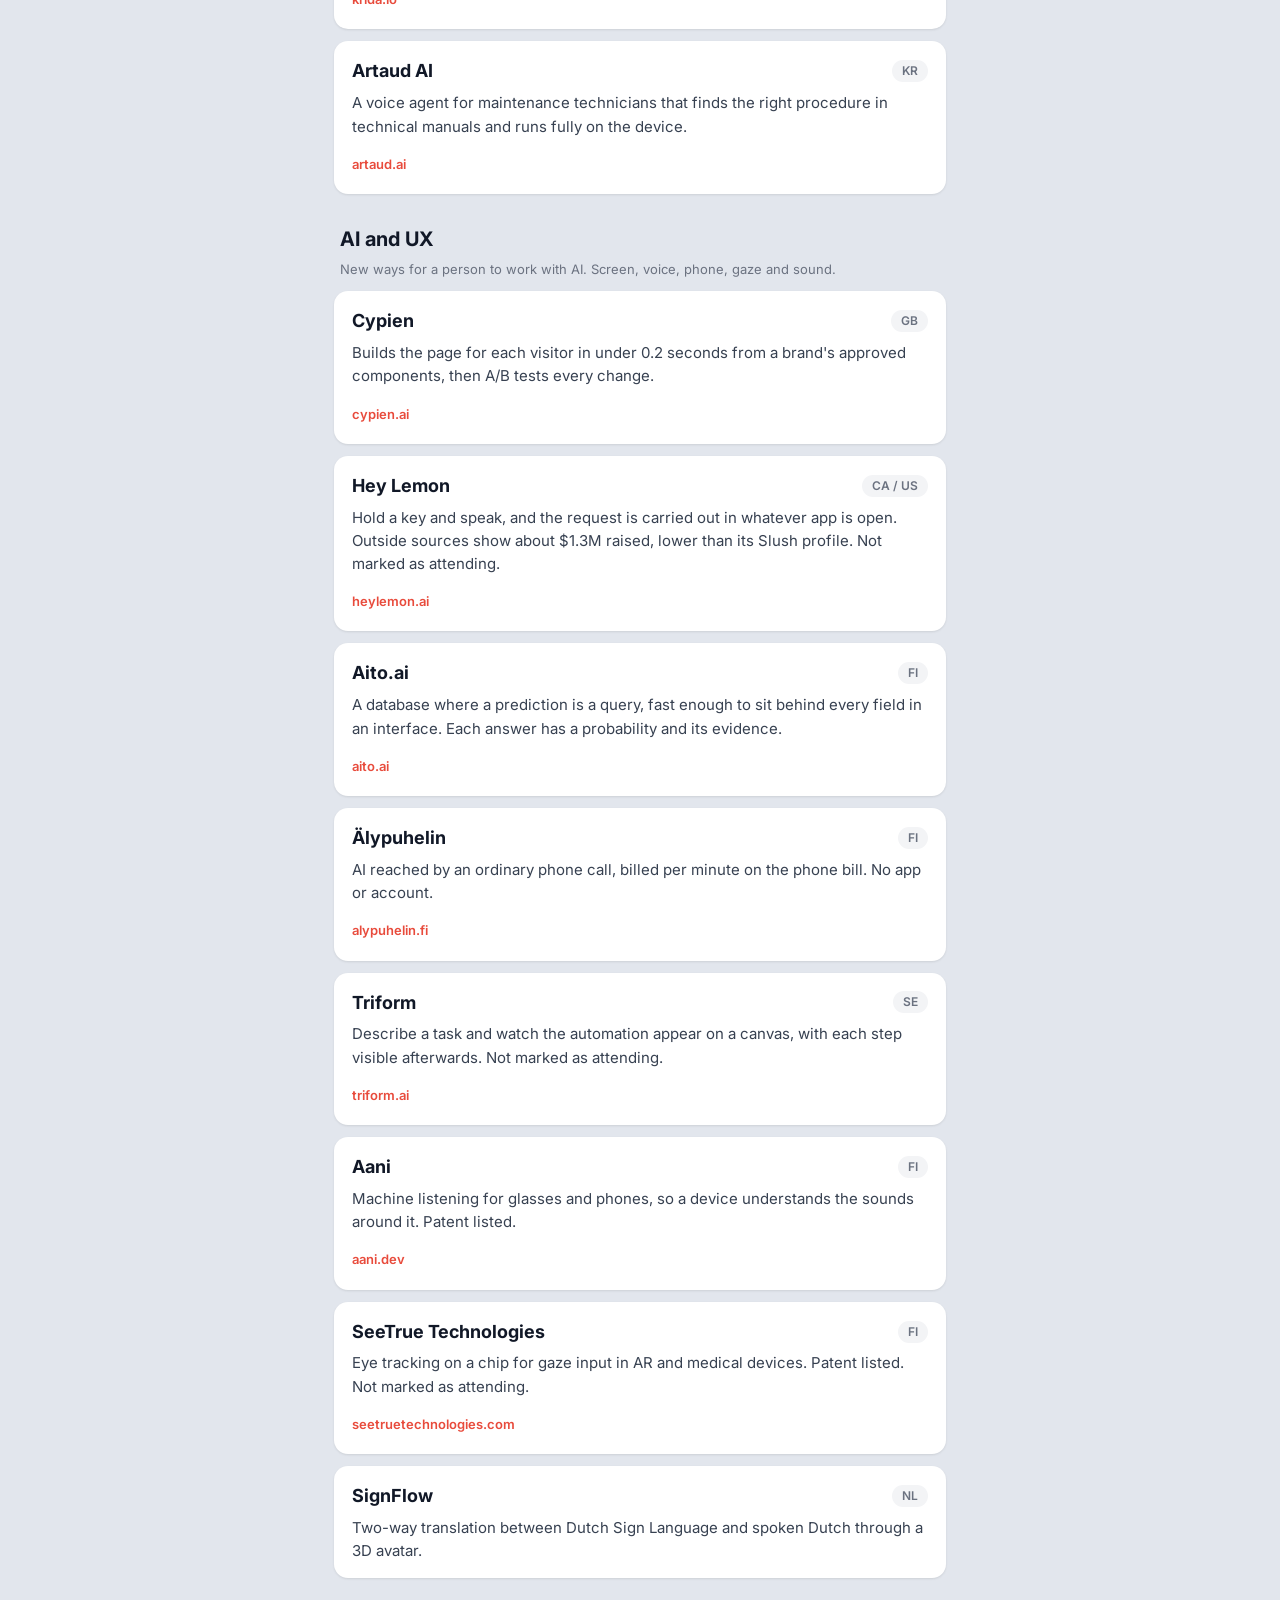
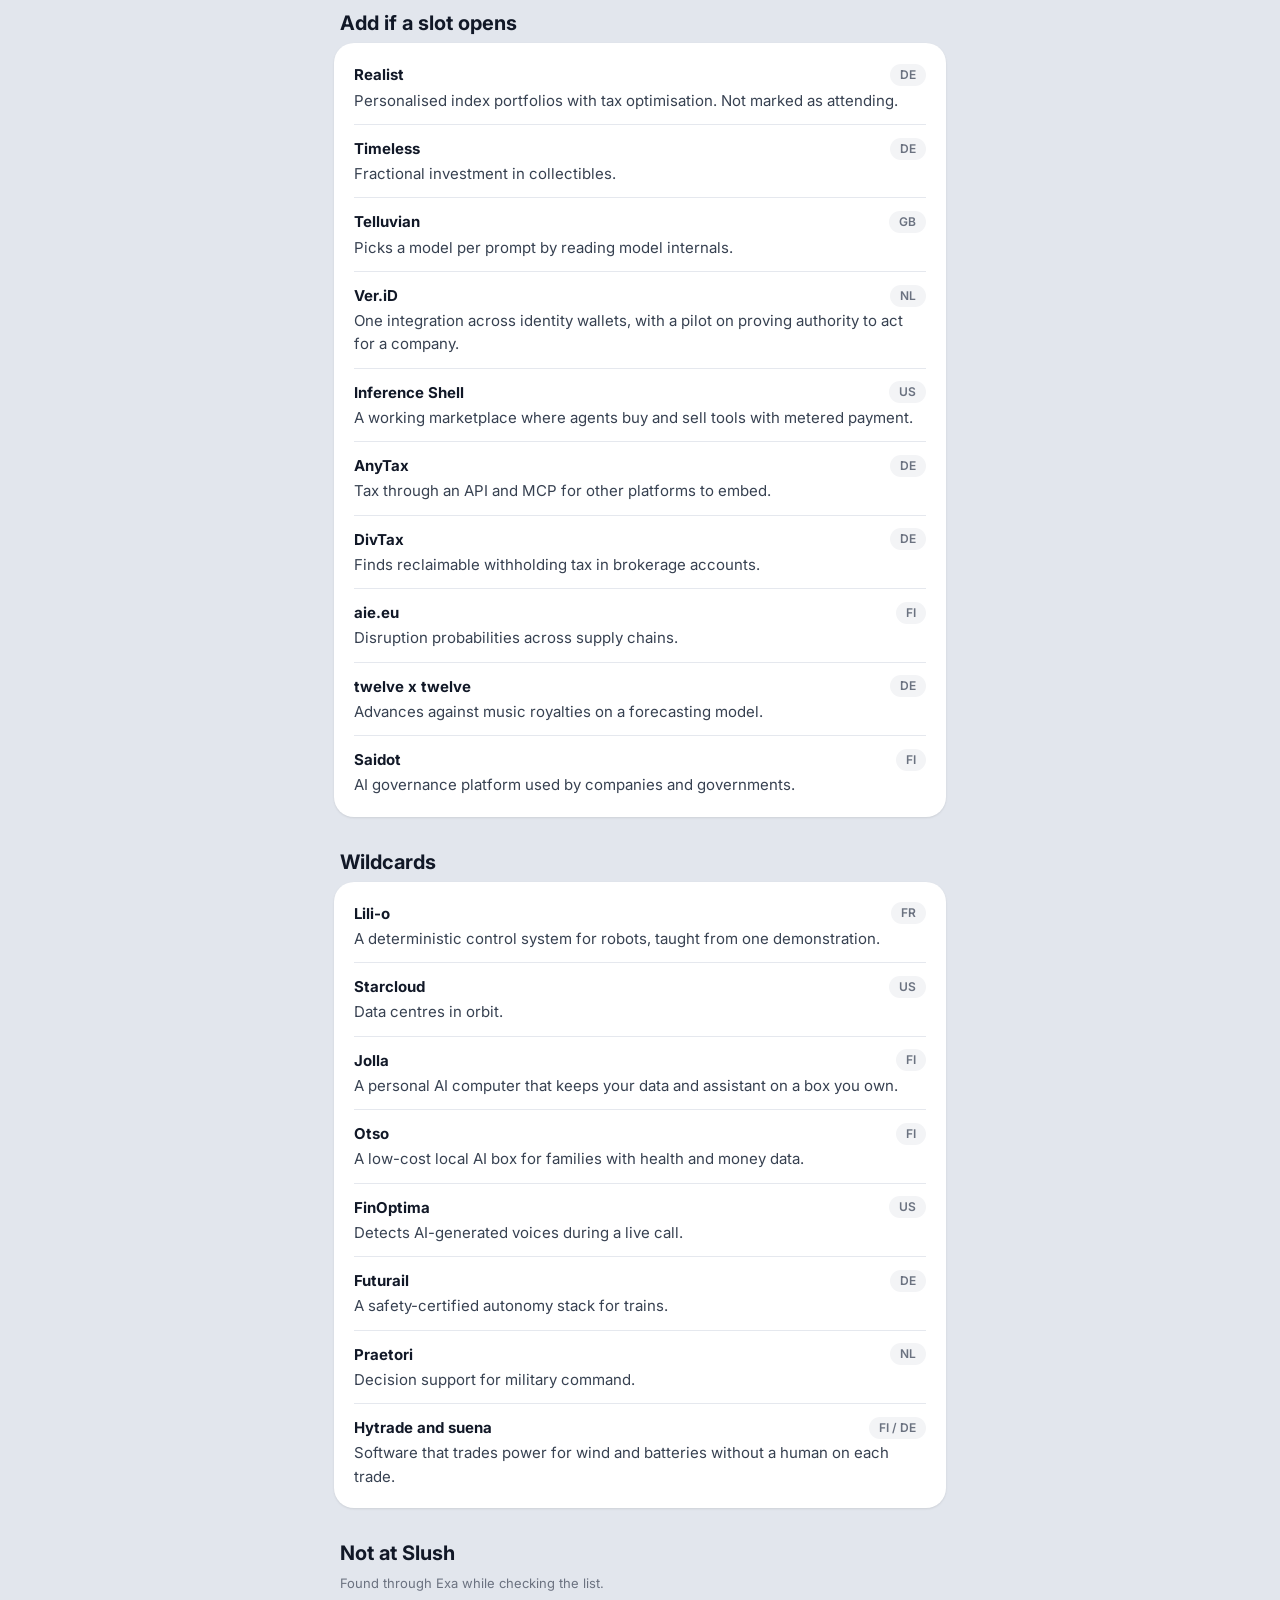
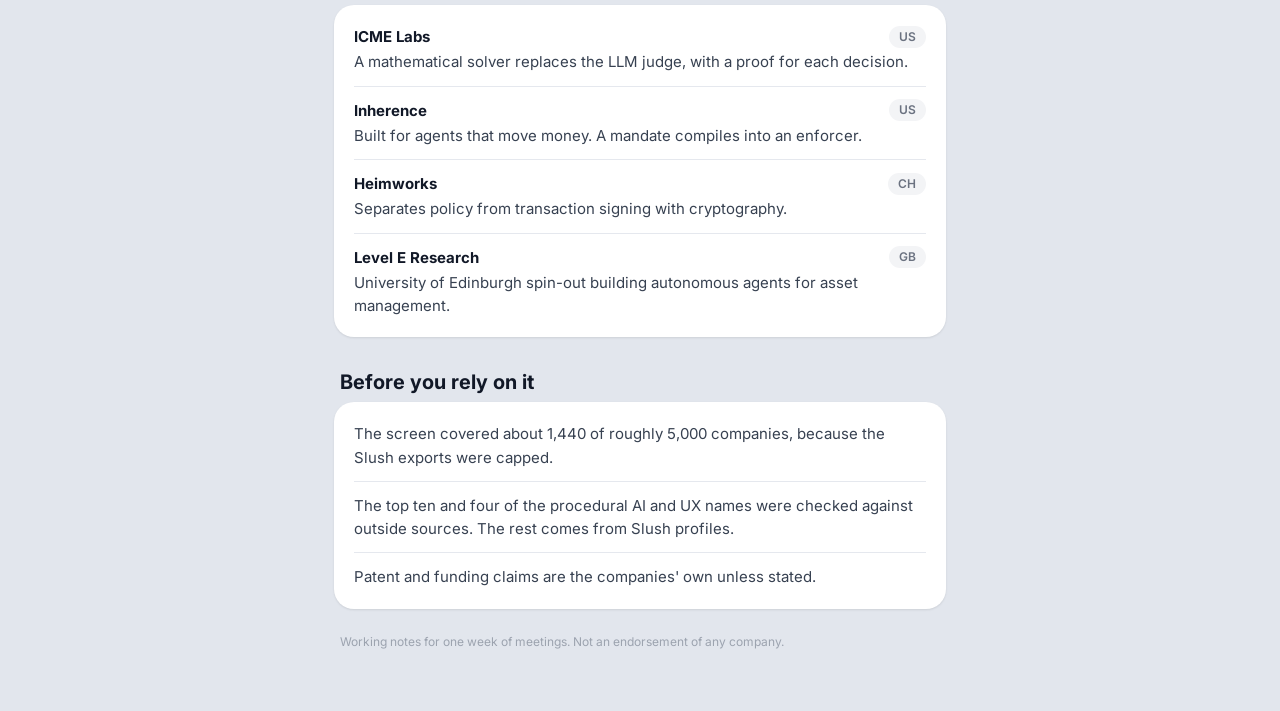
==== commit 0ab02df3: "Add Slush week calendar app alongside the shortlist Co-Authored-By: Claude Fable 5.2 <noreply@anthro" ====
--- a/slush-2026/index.html
+++ b/slush-2026/index.html
@@ -27,7 +27,7 @@
 .li strong{color:var(--text-primary);font-size:15px}.li .row{margin-bottom:2px}
 footer{color:var(--text-faint);font-size:12px;margin:24px 6px 0}</style></head><body><main>
 <header><h1>Slush 2026 shortlist</h1><p class="sub">Startups worth meeting in Helsinki, screened from 1,440 Slush profiles. Updated 16 November 2026.</p></header>
-<nav><a href="#top">Top ten</a><a href="#proc">Procedural AI</a><a href="#ux">AI and UX</a><a href="#more">Next tier</a><a href="#wild">Wildcards</a><a href="#beyond">Not at Slush</a><a href="#caveats">Caveats</a></nav>
+<nav><a href="calendar/" style="background:#111827;color:#fff">Calendar</a><a href="#top">Top ten</a><a href="#proc">Procedural AI</a><a href="#ux">AI and UX</a><a href="#more">Next tier</a><a href="#wild">Wildcards</a><a href="#beyond">Not at Slush</a><a href="#caveats">Caveats</a></nav>
 <h2 id="top">Meet these ten</h2><p class="note">Checked against outside sources through Exa.</p><div class="card"><div class="row"><span class="num">1</span><span class="badge badge-dark">Safe AI</span></div><h3>Onteric <span class="cc">GB</span></h3><p>A rule-following symbolic layer checks every fact and decision before it is used.</p><div class="card-flat"><p><span class="lab">Why</span>Live in mortgage processing at Mojo Mortgages, with UK government Frontier AI backing.</p><p><span class="lab">Watch</span>No patent found.</p></div><a class="lnk" href="https://www.onteric.com/" target="_blank" rel="noopener">onteric.com</a></div><div class="card"><div class="row"><span class="num">2</span><span class="badge badge-dark">Safe AI</span></div><h3>Leapter <span class="cc">DE</span></h3><p>Business rules become reviewed, tested logic that runs with no AI in the live path.</p><div class="card-flat"><p><span class="lab">Why</span>The same input always gives the same approved output. €2M pre-seed confirmed.</p><p><span class="lab">Watch</span>Private beta, no patent.</p></div><a class="lnk" href="https://www.leapter.com" target="_blank" rel="noopener">leapter.com</a></div><div class="card"><div class="row"><span class="num">3</span><span class="badge badge-dark">Safe AI</span></div><h3>Gimel Technologies <span class="cc">DE</span></h3><p>Agent actions are authorised by a human-granted power of attorney.</p><div class="card-flat"><p><span class="lab">Why</span>The closest match to the agent authentication theme. CISPA support confirmed.</p><p><span class="lab">Watch</span>No customer or published patent found.</p></div><a class="lnk" href="https://gimel.io" target="_blank" rel="noopener">gimel.io</a></div><div class="card"><div class="row"><span class="num">4</span><span class="badge badge-dark">Safe AI</span></div><h3>VeriSafe <span class="cc">DE</span></h3><p>Decision policies delivered with a formal proof that they cannot break safety rules.</p><div class="card-flat"><p><span class="lab">Why</span>From the AI and Formal Methods group at Ruhr University Bochum.</p><p><span class="lab">Watch</span>A research team with a web page. Robots first, so ask whether it transfers to software agents.</p></div><a class="lnk" href="https://verisafeai.github.io/" target="_blank" rel="noopener">verisafeai.github.io</a></div><div class="card"><div class="row"><span class="num">5</span><span class="badge badge-dark">Decision technology</span></div><h3>Clock&amp;Cloud <span class="cc">FI</span></h3><p>Dated probability forecasts on geopolitics, scored when they resolve.</p><div class="card-flat"><p><span class="lab">Why</span>Built by former defence and intelligence officers. A useful comparison for decision technology.</p><p><span class="lab">Watch</span>No patent or named customer.</p></div><a class="lnk" href="https://www.clockcloud.ai/" target="_blank" rel="noopener">clockcloud.ai</a></div><div class="card"><div class="row"><span class="num">6</span><span class="badge badge-dark">Frontier AI</span></div><h3>Literal Labs <span class="cc">GB</span></h3><p>Logic-based models that can be read as rules and need no GPU.</p><div class="card-flat"><p><span class="lab">Why</span>Newcastle University spin-out with published research. £4.6M pre-seed.</p><p><span class="lab">Watch</span>Focused on edge devices, not finance.</p></div><a class="lnk" href="https://www.literal-labs.ai" target="_blank" rel="noopener">literal-labs.ai</a></div><div class="card"><div class="row"><span class="num">7</span><span class="badge badge-dark">Fintech</span></div><h3>Selma Finance <span class="cc">FI / CH</span></h3><p>A regulated digital wealth manager where conversational AI builds the plan.</p><div class="card-flat"><p><span class="lab">Why</span>Over 14,500 clients and CHF 300M managed.</p><p><span class="lab">Watch</span>A product company, not a technology supplier.</p></div><a class="lnk" href="https://www.selma.com" target="_blank" rel="noopener">selma.com</a></div><div class="card"><div class="row"><span class="num">8</span><span class="badge badge-dark">Decision technology</span></div><h3>SolverFab <span class="cc">AT</span></h3><p>AI that writes optimisation solvers a team can read and check.</p><div class="card-flat"><p><span class="lab">Why</span>University of Klagenfurt research, published at IJCAI 2026.</p><p><span class="lab">Watch</span>Very thin company footprint. Industrial use cases so far.</p></div></div><div class="card"><div class="row"><span class="num">9</span><span class="badge badge-dark">Fintech</span></div><h3>RMI Agentic <span class="cc">GB</span></h3><p>Rates an agent through adversarial testing, then insures its payment mistakes.</p><div class="card-flat"><p><span class="lab">Why</span>The rating method could transfer to agents acting on brokerage accounts.</p><p><span class="lab">Watch</span>Founded June 2026 and cover is not live yet.</p></div><a class="lnk" href="https://www.rmiagentic.com" target="_blank" rel="noopener">rmiagentic.com</a></div><div class="card"><div class="row"><span class="num">10</span><span class="badge badge-dark">Safe AI</span></div><h3>EdSSA <span class="cc">FI</span></h3><p>Each action carries its own short-lived credential, checked locally.</p><div class="card-flat"><p><span class="lab">Why</span>A fresh take on authorisation that also works offline.</p><p><span class="lab">Watch</span>Patent filing not found in public records.</p></div><a class="lnk" href="https://edssa.io" target="_blank" rel="noopener">edssa.io</a></div>
 <h2 id="proc">Procedural AI</h2><p class="note">Companies that capture how work is done as procedures an agent can learn, follow or be checked against.</p><div class="card card-compact"><div class="row"><h3>MidBrain</h3><span class="badge badge-default">US</span></div><p>Turns corrections and feedback into learned procedures that an agent reuses on later tasks. Published retrieval research on arXiv. Works with coding agents through MCP.</p><a class="lnk" href="https://www.midbrain.ai/" target="_blank" rel="noopener">midbrain.ai</a></div><div class="card card-compact"><div class="row"><h3>Zeroset</h3><span class="badge badge-default">US</span></div><p>Nebula records how work moves across a company&#x27;s tools and gives agents the current state of each workflow. $5.2M pre-seed from Gradient and 2048 Ventures, confirmed in press.</p><a class="lnk" href="https://zeroset.com/" target="_blank" rel="noopener">zeroset.com</a></div><div class="card card-compact"><div class="row"><h3>Nexicle</h3><span class="badge badge-default">KR</span></div><p>Checks first-person video of a person doing a task against the written procedure. A vision model recognises the action and a state machine checks the order. CES 2027 Innovation Awards honoree.</p><a class="lnk" href="https://assessment.controlxr.ai/" target="_blank" rel="noopener">assessment.controlxr.ai</a></div><div class="card card-compact"><div class="row"><h3>kawaru tech</h3><span class="badge badge-default">GB</span></div><p>Agents interview staff and read documents to build a step-by-step map of each process, with roles, systems and exceptions.</p><a class="lnk" href="https://kawaru.ai" target="_blank" rel="noopener">kawaru.ai</a></div><div class="card card-compact"><div class="row"><h3>Musketeer AI</h3><span class="badge badge-default">GB</span></div><p>Maps a process through AI-led interviews and screen walkthroughs, then puts agents on the steps they can own.</p><a class="lnk" href="https://www.joinmusketeer.com" target="_blank" rel="noopener">joinmusketeer.com</a></div><div class="card card-compact"><div class="row"><h3>Breaking Change</h3><span class="badge badge-default">GB</span></div><p>A plain-language description becomes a system model you can inspect and edit, which is then compiled into code. Built for game systems, so the method is the interest.</p><a class="lnk" href="https://www.breakingchange.games" target="_blank" rel="noopener">breakingchange.games</a></div><div class="card card-compact"><div class="row"><h3>Krida</h3><span class="badge badge-default">IE</span></div><p>Dublin. Generates game levels with a neuro-symbolic engine that guarantees each one can be solved. Patent pending, solo founder.</p><a class="lnk" href="https://krida.io/" target="_blank" rel="noopener">krida.io</a></div><div class="card card-compact"><div class="row"><h3>Artaud AI</h3><span class="badge badge-default">KR</span></div><p>A voice agent for maintenance technicians that finds the right procedure in technical manuals and runs fully on the device.</p><a class="lnk" href="https://artaud.ai" target="_blank" rel="noopener">artaud.ai</a></div>
 <h2 id="ux">AI and UX</h2><p class="note">New ways for a person to work with AI. Screen, voice, phone, gaze and sound.</p><div class="card card-compact"><div class="row"><h3>Cypien</h3><span class="badge badge-default">GB</span></div><p>Builds the page for each visitor in under 0.2 seconds from a brand&#x27;s approved components, then A/B tests every change.</p><a class="lnk" href="https://cypien.ai" target="_blank" rel="noopener">cypien.ai</a></div><div class="card card-compact"><div class="row"><h3>Hey Lemon</h3><span class="badge badge-default">CA / US</span></div><p>Hold a key and speak, and the request is carried out in whatever app is open. Outside sources show about $1.3M raised, lower than its Slush profile. Not marked as attending.</p><a class="lnk" href="https://www.heylemon.ai/" target="_blank" rel="noopener">heylemon.ai</a></div><div class="card card-compact"><div class="row"><h3>Aito.ai</h3><span class="badge badge-default">FI</span></div><p>A database where a prediction is a query, fast enough to sit behind every field in an interface. Each answer has a probability and its evidence.</p><a class="lnk" href="https://aito.ai" target="_blank" rel="noopener">aito.ai</a></div><div class="card card-compact"><div class="row"><h3>Älypuhelin</h3><span class="badge badge-default">FI</span></div><p>AI reached by an ordinary phone call, billed per minute on the phone bill. No app or account.</p><a class="lnk" href="https://alypuhelin.fi/" target="_blank" rel="noopener">alypuhelin.fi</a></div><div class="card card-compact"><div class="row"><h3>Triform</h3><span class="badge badge-default">SE</span></div><p>Describe a task and watch the automation appear on a canvas, with each step visible afterwards. Not marked as attending.</p><a class="lnk" href="https://triform.ai/" target="_blank" rel="noopener">triform.ai</a></div><div class="card card-compact"><div class="row"><h3>Aani</h3><span class="badge badge-default">FI</span></div><p>Machine listening for glasses and phones, so a device understands the sounds around it. Patent listed.</p><a class="lnk" href="https://www.aani.dev/intrusion" target="_blank" rel="noopener">aani.dev</a></div><div class="card card-compact"><div class="row"><h3>SeeTrue Technologies</h3><span class="badge badge-default">FI</span></div><p>Eye tracking on a chip for gaze input in AR and medical devices. Patent listed. Not marked as attending.</p><a class="lnk" href="https://www.seetruetechnologies.com/" target="_blank" rel="noopener">seetruetechnologies.com</a></div><div class="card card-compact"><div class="row"><h3>SignFlow</h3><span class="badge badge-default">NL</span></div><p>Two-way translation between Dutch Sign Language and spoken Dutch through a 3D avatar.</p></div>
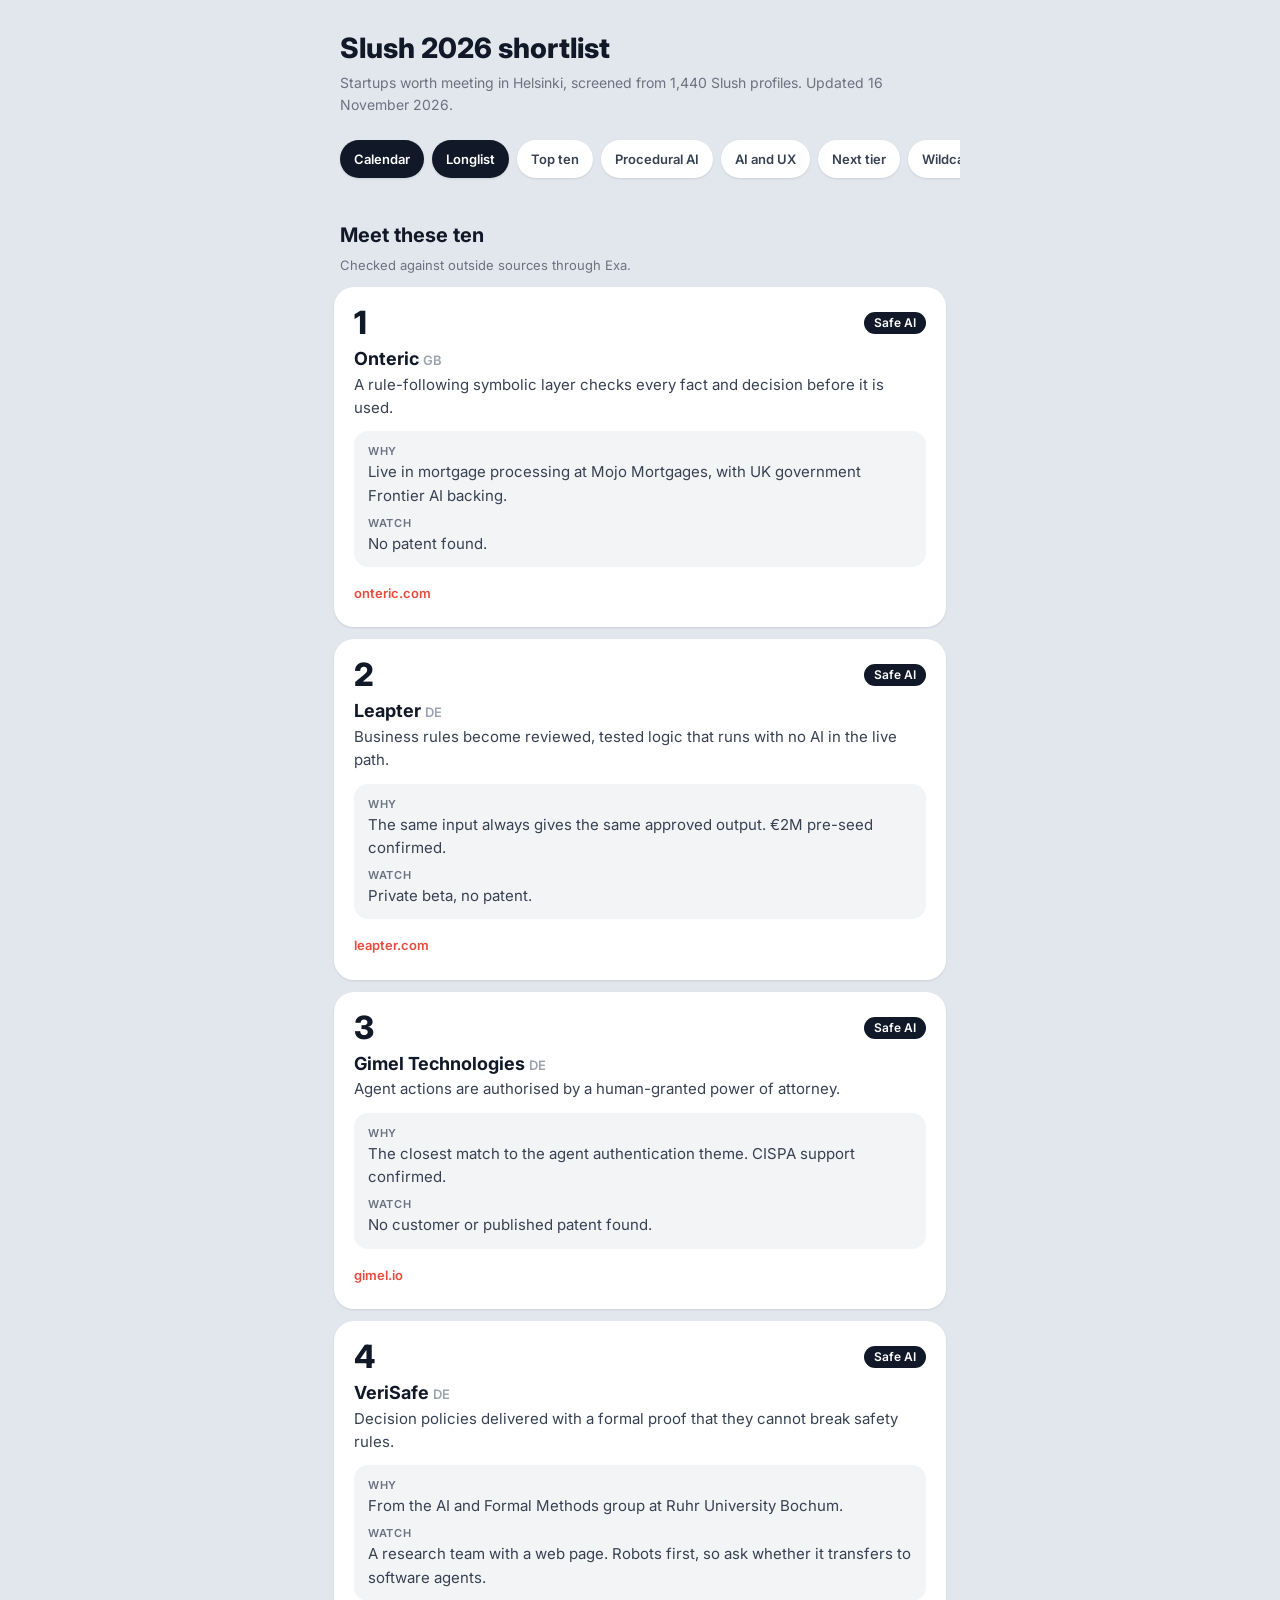
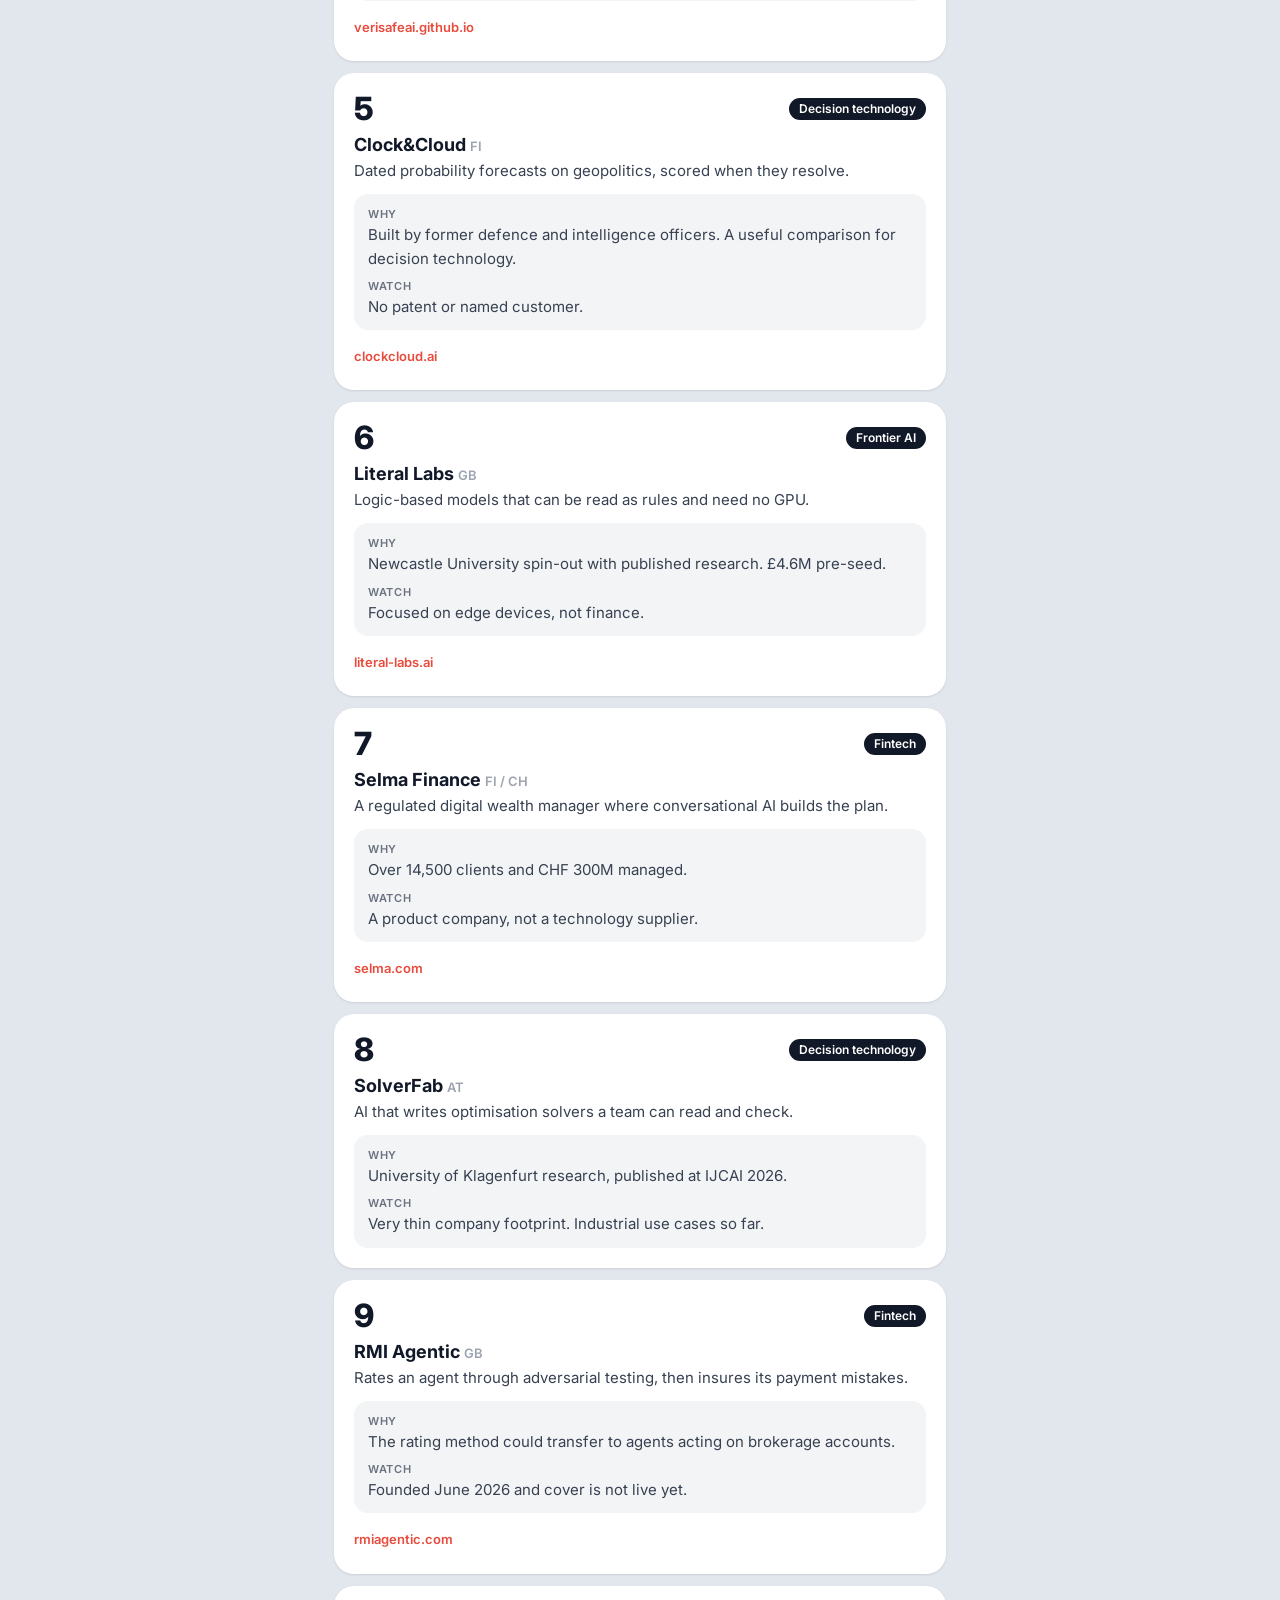
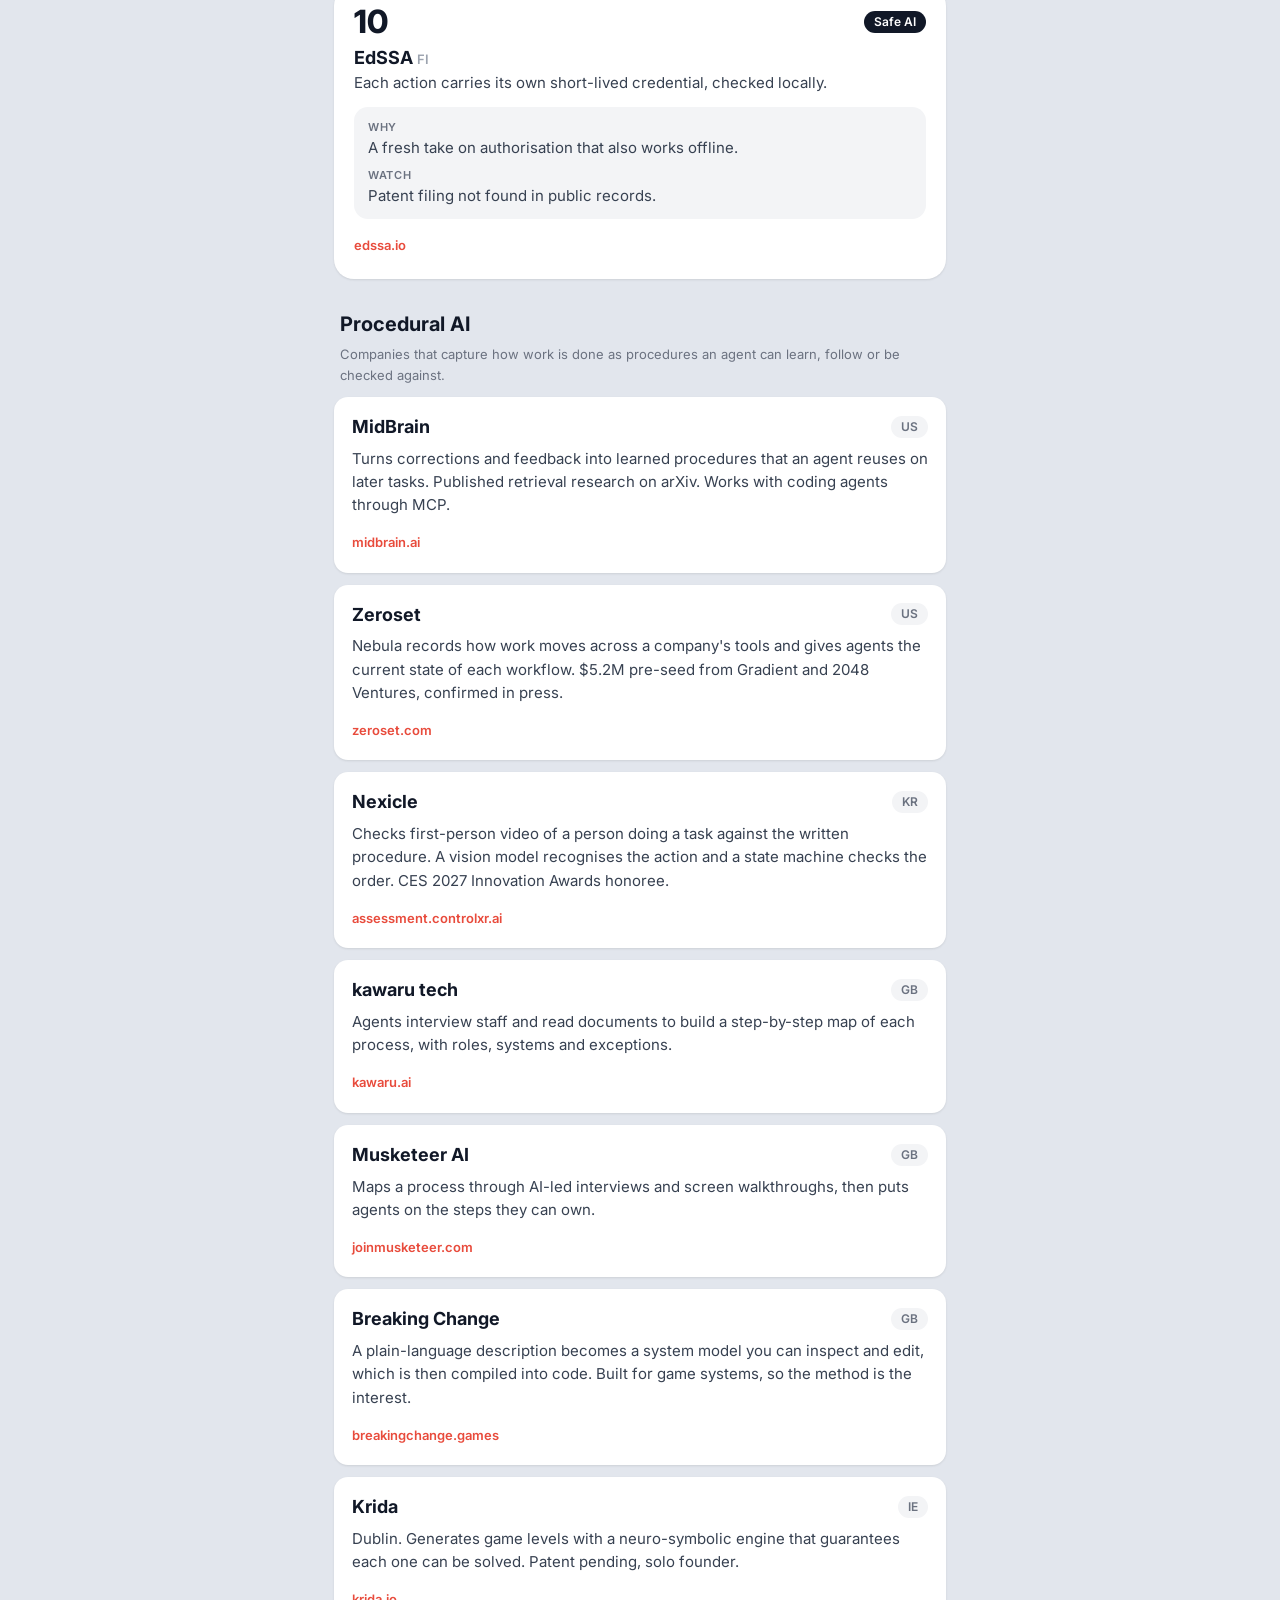
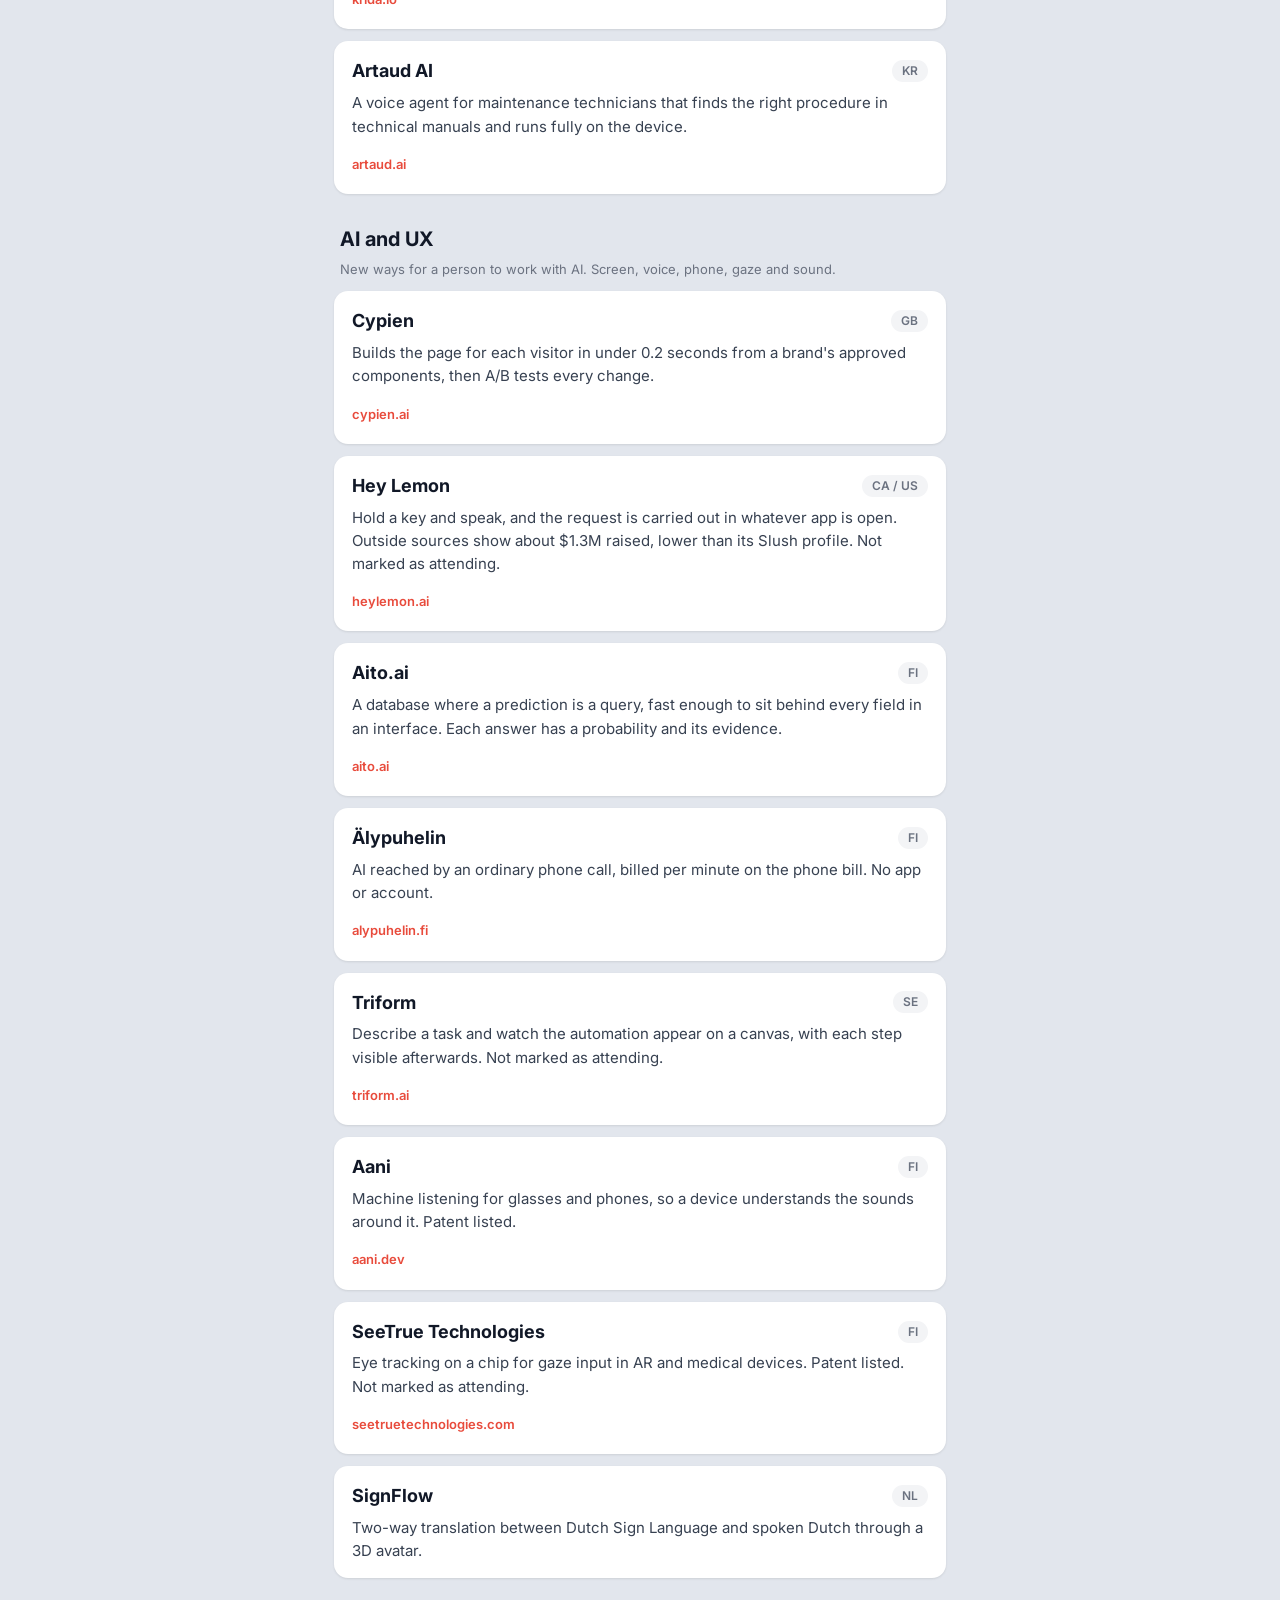
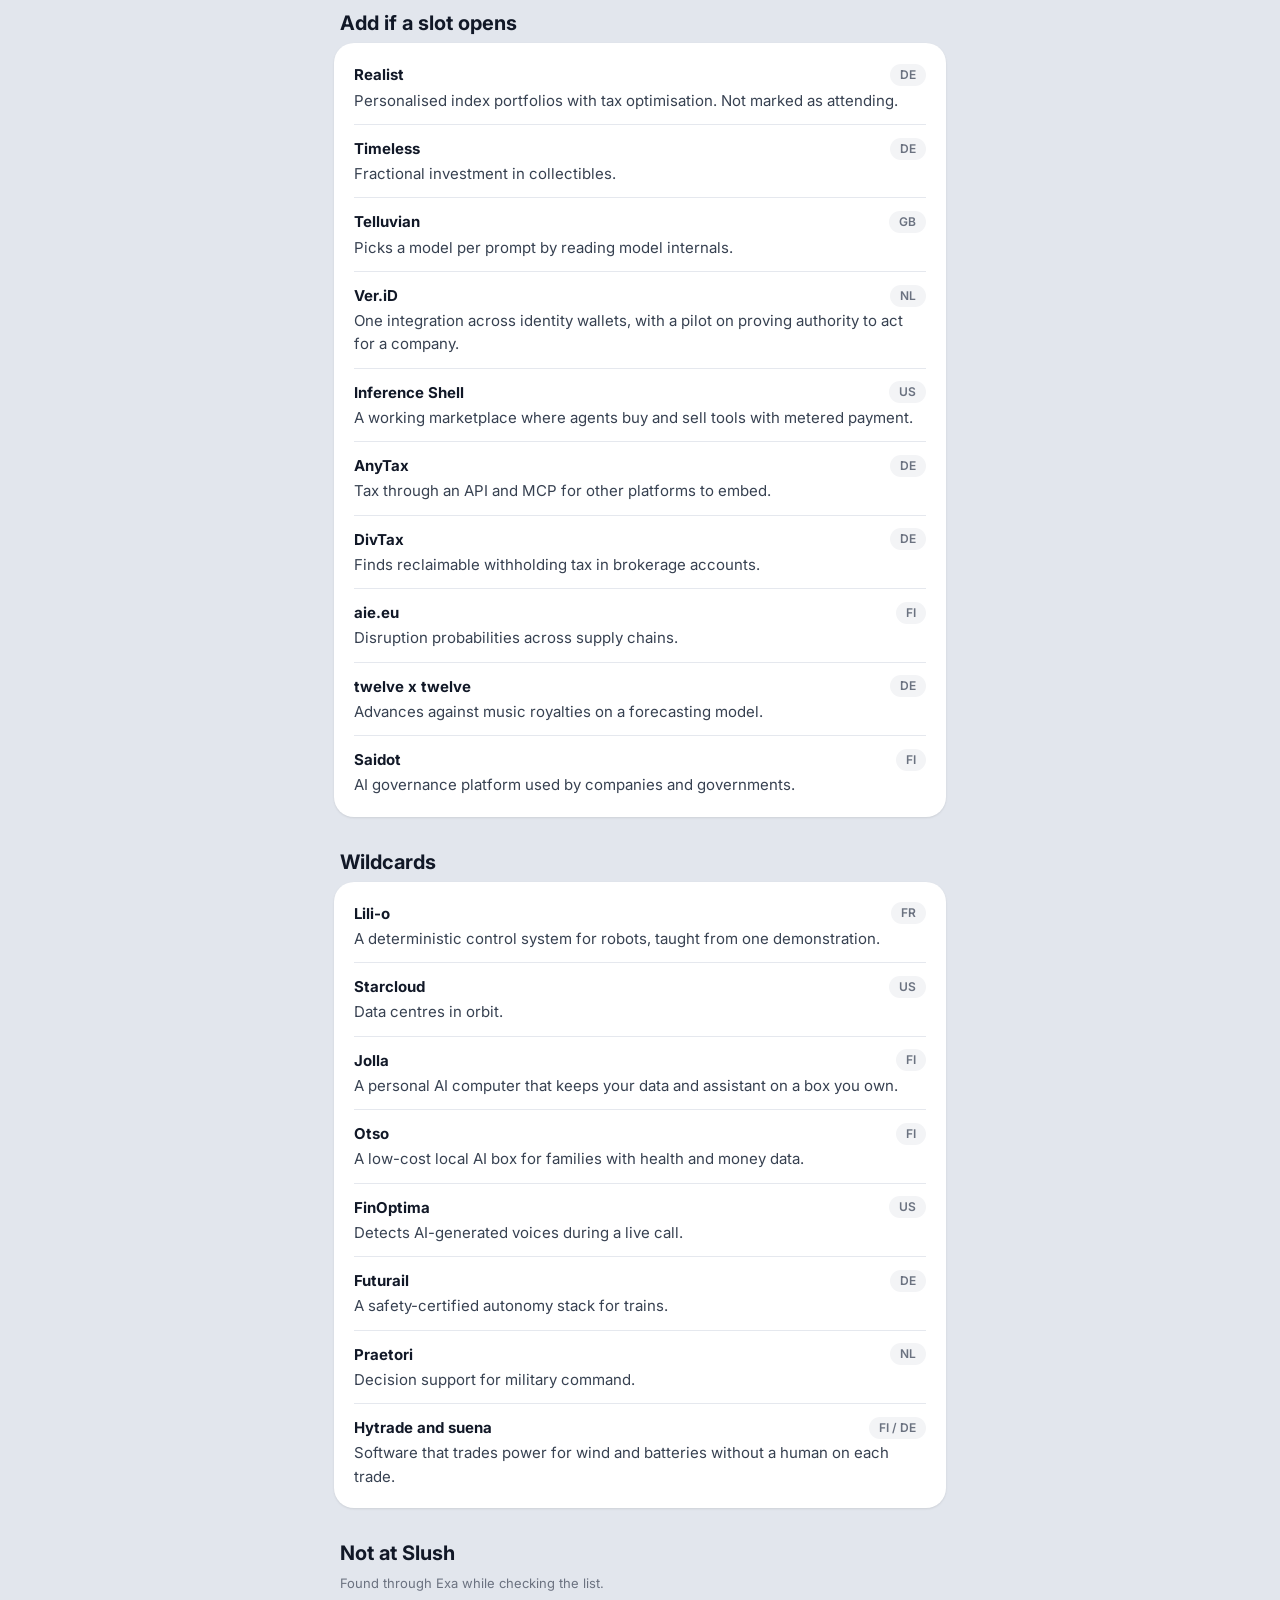
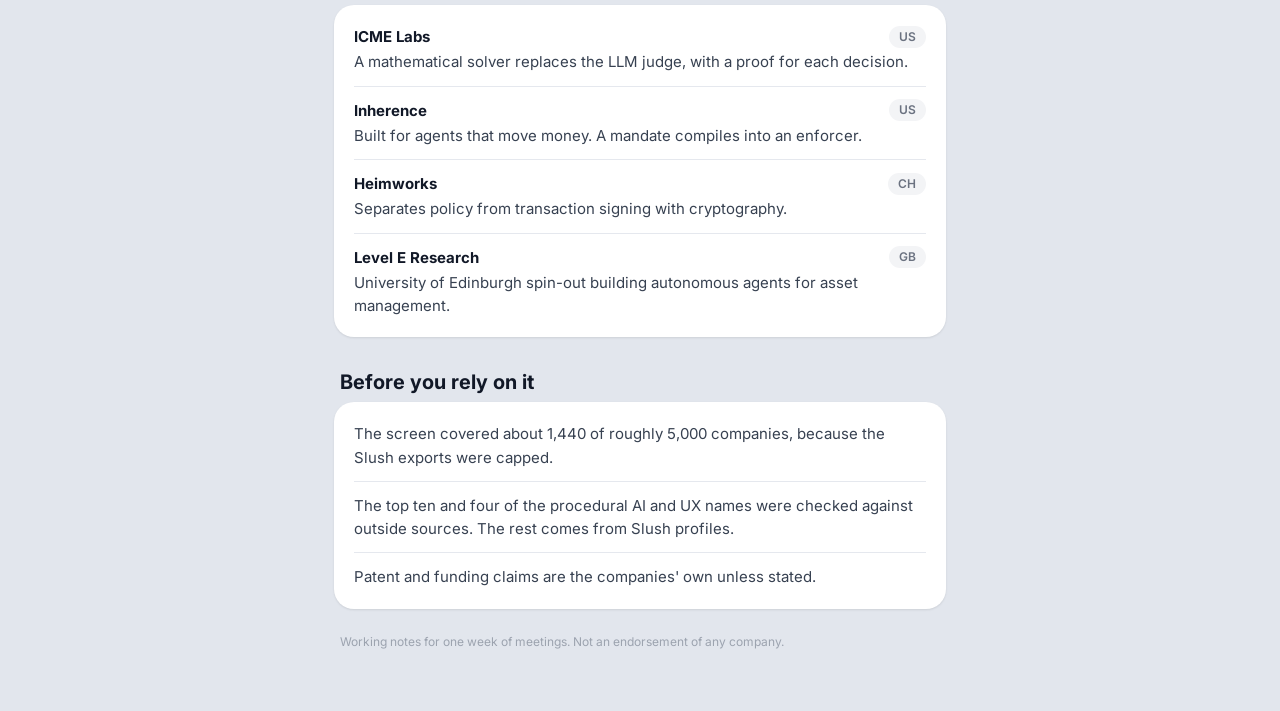
==== commit a195c411: "Add Slush longlist page and link it from the shortlist and calendar Co-Authored-By: Claude Fable 5.2" ====
--- a/slush-2026/index.html
+++ b/slush-2026/index.html
@@ -27,7 +27,7 @@
 .li strong{color:var(--text-primary);font-size:15px}.li .row{margin-bottom:2px}
 footer{color:var(--text-faint);font-size:12px;margin:24px 6px 0}</style></head><body><main>
 <header><h1>Slush 2026 shortlist</h1><p class="sub">Startups worth meeting in Helsinki, screened from 1,440 Slush profiles. Updated 16 November 2026.</p></header>
-<nav><a href="calendar/" style="background:#111827;color:#fff">Calendar</a><a href="#top">Top ten</a><a href="#proc">Procedural AI</a><a href="#ux">AI and UX</a><a href="#more">Next tier</a><a href="#wild">Wildcards</a><a href="#beyond">Not at Slush</a><a href="#caveats">Caveats</a></nav>
+<nav><a href="calendar/" style="background:#111827;color:#fff">Calendar</a><a href="longlist/" style="background:#111827;color:#fff">Longlist</a><a href="#top">Top ten</a><a href="#proc">Procedural AI</a><a href="#ux">AI and UX</a><a href="#more">Next tier</a><a href="#wild">Wildcards</a><a href="#beyond">Not at Slush</a><a href="#caveats">Caveats</a></nav>
 <h2 id="top">Meet these ten</h2><p class="note">Checked against outside sources through Exa.</p><div class="card"><div class="row"><span class="num">1</span><span class="badge badge-dark">Safe AI</span></div><h3>Onteric <span class="cc">GB</span></h3><p>A rule-following symbolic layer checks every fact and decision before it is used.</p><div class="card-flat"><p><span class="lab">Why</span>Live in mortgage processing at Mojo Mortgages, with UK government Frontier AI backing.</p><p><span class="lab">Watch</span>No patent found.</p></div><a class="lnk" href="https://www.onteric.com/" target="_blank" rel="noopener">onteric.com</a></div><div class="card"><div class="row"><span class="num">2</span><span class="badge badge-dark">Safe AI</span></div><h3>Leapter <span class="cc">DE</span></h3><p>Business rules become reviewed, tested logic that runs with no AI in the live path.</p><div class="card-flat"><p><span class="lab">Why</span>The same input always gives the same approved output. €2M pre-seed confirmed.</p><p><span class="lab">Watch</span>Private beta, no patent.</p></div><a class="lnk" href="https://www.leapter.com" target="_blank" rel="noopener">leapter.com</a></div><div class="card"><div class="row"><span class="num">3</span><span class="badge badge-dark">Safe AI</span></div><h3>Gimel Technologies <span class="cc">DE</span></h3><p>Agent actions are authorised by a human-granted power of attorney.</p><div class="card-flat"><p><span class="lab">Why</span>The closest match to the agent authentication theme. CISPA support confirmed.</p><p><span class="lab">Watch</span>No customer or published patent found.</p></div><a class="lnk" href="https://gimel.io" target="_blank" rel="noopener">gimel.io</a></div><div class="card"><div class="row"><span class="num">4</span><span class="badge badge-dark">Safe AI</span></div><h3>VeriSafe <span class="cc">DE</span></h3><p>Decision policies delivered with a formal proof that they cannot break safety rules.</p><div class="card-flat"><p><span class="lab">Why</span>From the AI and Formal Methods group at Ruhr University Bochum.</p><p><span class="lab">Watch</span>A research team with a web page. Robots first, so ask whether it transfers to software agents.</p></div><a class="lnk" href="https://verisafeai.github.io/" target="_blank" rel="noopener">verisafeai.github.io</a></div><div class="card"><div class="row"><span class="num">5</span><span class="badge badge-dark">Decision technology</span></div><h3>Clock&amp;Cloud <span class="cc">FI</span></h3><p>Dated probability forecasts on geopolitics, scored when they resolve.</p><div class="card-flat"><p><span class="lab">Why</span>Built by former defence and intelligence officers. A useful comparison for decision technology.</p><p><span class="lab">Watch</span>No patent or named customer.</p></div><a class="lnk" href="https://www.clockcloud.ai/" target="_blank" rel="noopener">clockcloud.ai</a></div><div class="card"><div class="row"><span class="num">6</span><span class="badge badge-dark">Frontier AI</span></div><h3>Literal Labs <span class="cc">GB</span></h3><p>Logic-based models that can be read as rules and need no GPU.</p><div class="card-flat"><p><span class="lab">Why</span>Newcastle University spin-out with published research. £4.6M pre-seed.</p><p><span class="lab">Watch</span>Focused on edge devices, not finance.</p></div><a class="lnk" href="https://www.literal-labs.ai" target="_blank" rel="noopener">literal-labs.ai</a></div><div class="card"><div class="row"><span class="num">7</span><span class="badge badge-dark">Fintech</span></div><h3>Selma Finance <span class="cc">FI / CH</span></h3><p>A regulated digital wealth manager where conversational AI builds the plan.</p><div class="card-flat"><p><span class="lab">Why</span>Over 14,500 clients and CHF 300M managed.</p><p><span class="lab">Watch</span>A product company, not a technology supplier.</p></div><a class="lnk" href="https://www.selma.com" target="_blank" rel="noopener">selma.com</a></div><div class="card"><div class="row"><span class="num">8</span><span class="badge badge-dark">Decision technology</span></div><h3>SolverFab <span class="cc">AT</span></h3><p>AI that writes optimisation solvers a team can read and check.</p><div class="card-flat"><p><span class="lab">Why</span>University of Klagenfurt research, published at IJCAI 2026.</p><p><span class="lab">Watch</span>Very thin company footprint. Industrial use cases so far.</p></div></div><div class="card"><div class="row"><span class="num">9</span><span class="badge badge-dark">Fintech</span></div><h3>RMI Agentic <span class="cc">GB</span></h3><p>Rates an agent through adversarial testing, then insures its payment mistakes.</p><div class="card-flat"><p><span class="lab">Why</span>The rating method could transfer to agents acting on brokerage accounts.</p><p><span class="lab">Watch</span>Founded June 2026 and cover is not live yet.</p></div><a class="lnk" href="https://www.rmiagentic.com" target="_blank" rel="noopener">rmiagentic.com</a></div><div class="card"><div class="row"><span class="num">10</span><span class="badge badge-dark">Safe AI</span></div><h3>EdSSA <span class="cc">FI</span></h3><p>Each action carries its own short-lived credential, checked locally.</p><div class="card-flat"><p><span class="lab">Why</span>A fresh take on authorisation that also works offline.</p><p><span class="lab">Watch</span>Patent filing not found in public records.</p></div><a class="lnk" href="https://edssa.io" target="_blank" rel="noopener">edssa.io</a></div>
 <h2 id="proc">Procedural AI</h2><p class="note">Companies that capture how work is done as procedures an agent can learn, follow or be checked against.</p><div class="card card-compact"><div class="row"><h3>MidBrain</h3><span class="badge badge-default">US</span></div><p>Turns corrections and feedback into learned procedures that an agent reuses on later tasks. Published retrieval research on arXiv. Works with coding agents through MCP.</p><a class="lnk" href="https://www.midbrain.ai/" target="_blank" rel="noopener">midbrain.ai</a></div><div class="card card-compact"><div class="row"><h3>Zeroset</h3><span class="badge badge-default">US</span></div><p>Nebula records how work moves across a company&#x27;s tools and gives agents the current state of each workflow. $5.2M pre-seed from Gradient and 2048 Ventures, confirmed in press.</p><a class="lnk" href="https://zeroset.com/" target="_blank" rel="noopener">zeroset.com</a></div><div class="card card-compact"><div class="row"><h3>Nexicle</h3><span class="badge badge-default">KR</span></div><p>Checks first-person video of a person doing a task against the written procedure. A vision model recognises the action and a state machine checks the order. CES 2027 Innovation Awards honoree.</p><a class="lnk" href="https://assessment.controlxr.ai/" target="_blank" rel="noopener">assessment.controlxr.ai</a></div><div class="card card-compact"><div class="row"><h3>kawaru tech</h3><span class="badge badge-default">GB</span></div><p>Agents interview staff and read documents to build a step-by-step map of each process, with roles, systems and exceptions.</p><a class="lnk" href="https://kawaru.ai" target="_blank" rel="noopener">kawaru.ai</a></div><div class="card card-compact"><div class="row"><h3>Musketeer AI</h3><span class="badge badge-default">GB</span></div><p>Maps a process through AI-led interviews and screen walkthroughs, then puts agents on the steps they can own.</p><a class="lnk" href="https://www.joinmusketeer.com" target="_blank" rel="noopener">joinmusketeer.com</a></div><div class="card card-compact"><div class="row"><h3>Breaking Change</h3><span class="badge badge-default">GB</span></div><p>A plain-language description becomes a system model you can inspect and edit, which is then compiled into code. Built for game systems, so the method is the interest.</p><a class="lnk" href="https://www.breakingchange.games" target="_blank" rel="noopener">breakingchange.games</a></div><div class="card card-compact"><div class="row"><h3>Krida</h3><span class="badge badge-default">IE</span></div><p>Dublin. Generates game levels with a neuro-symbolic engine that guarantees each one can be solved. Patent pending, solo founder.</p><a class="lnk" href="https://krida.io/" target="_blank" rel="noopener">krida.io</a></div><div class="card card-compact"><div class="row"><h3>Artaud AI</h3><span class="badge badge-default">KR</span></div><p>A voice agent for maintenance technicians that finds the right procedure in technical manuals and runs fully on the device.</p><a class="lnk" href="https://artaud.ai" target="_blank" rel="noopener">artaud.ai</a></div>
 <h2 id="ux">AI and UX</h2><p class="note">New ways for a person to work with AI. Screen, voice, phone, gaze and sound.</p><div class="card card-compact"><div class="row"><h3>Cypien</h3><span class="badge badge-default">GB</span></div><p>Builds the page for each visitor in under 0.2 seconds from a brand&#x27;s approved components, then A/B tests every change.</p><a class="lnk" href="https://cypien.ai" target="_blank" rel="noopener">cypien.ai</a></div><div class="card card-compact"><div class="row"><h3>Hey Lemon</h3><span class="badge badge-default">CA / US</span></div><p>Hold a key and speak, and the request is carried out in whatever app is open. Outside sources show about $1.3M raised, lower than its Slush profile. Not marked as attending.</p><a class="lnk" href="https://www.heylemon.ai/" target="_blank" rel="noopener">heylemon.ai</a></div><div class="card card-compact"><div class="row"><h3>Aito.ai</h3><span class="badge badge-default">FI</span></div><p>A database where a prediction is a query, fast enough to sit behind every field in an interface. Each answer has a probability and its evidence.</p><a class="lnk" href="https://aito.ai" target="_blank" rel="noopener">aito.ai</a></div><div class="card card-compact"><div class="row"><h3>Älypuhelin</h3><span class="badge badge-default">FI</span></div><p>AI reached by an ordinary phone call, billed per minute on the phone bill. No app or account.</p><a class="lnk" href="https://alypuhelin.fi/" target="_blank" rel="noopener">alypuhelin.fi</a></div><div class="card card-compact"><div class="row"><h3>Triform</h3><span class="badge badge-default">SE</span></div><p>Describe a task and watch the automation appear on a canvas, with each step visible afterwards. Not marked as attending.</p><a class="lnk" href="https://triform.ai/" target="_blank" rel="noopener">triform.ai</a></div><div class="card card-compact"><div class="row"><h3>Aani</h3><span class="badge badge-default">FI</span></div><p>Machine listening for glasses and phones, so a device understands the sounds around it. Patent listed.</p><a class="lnk" href="https://www.aani.dev/intrusion" target="_blank" rel="noopener">aani.dev</a></div><div class="card card-compact"><div class="row"><h3>SeeTrue Technologies</h3><span class="badge badge-default">FI</span></div><p>Eye tracking on a chip for gaze input in AR and medical devices. Patent listed. Not marked as attending.</p><a class="lnk" href="https://www.seetruetechnologies.com/" target="_blank" rel="noopener">seetruetechnologies.com</a></div><div class="card card-compact"><div class="row"><h3>SignFlow</h3><span class="badge badge-default">NL</span></div><p>Two-way translation between Dutch Sign Language and spoken Dutch through a 3D avatar.</p></div>
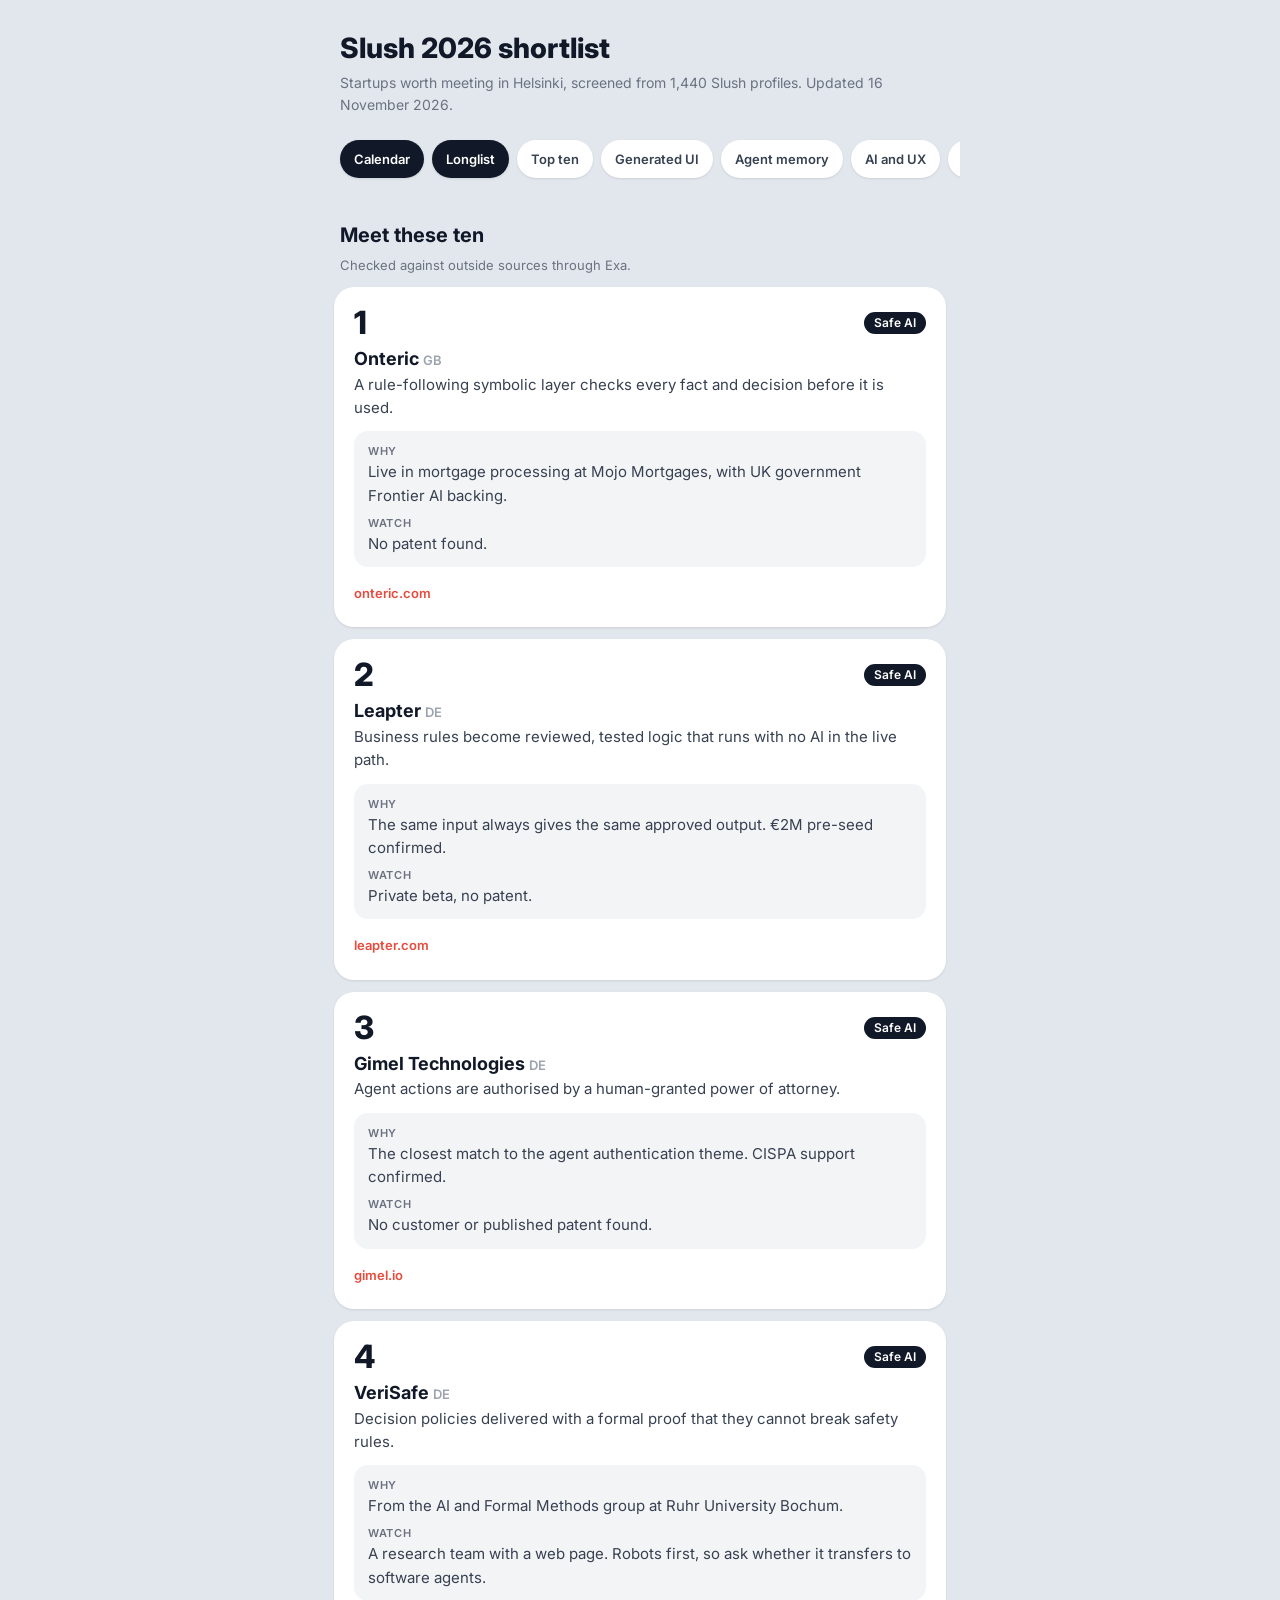
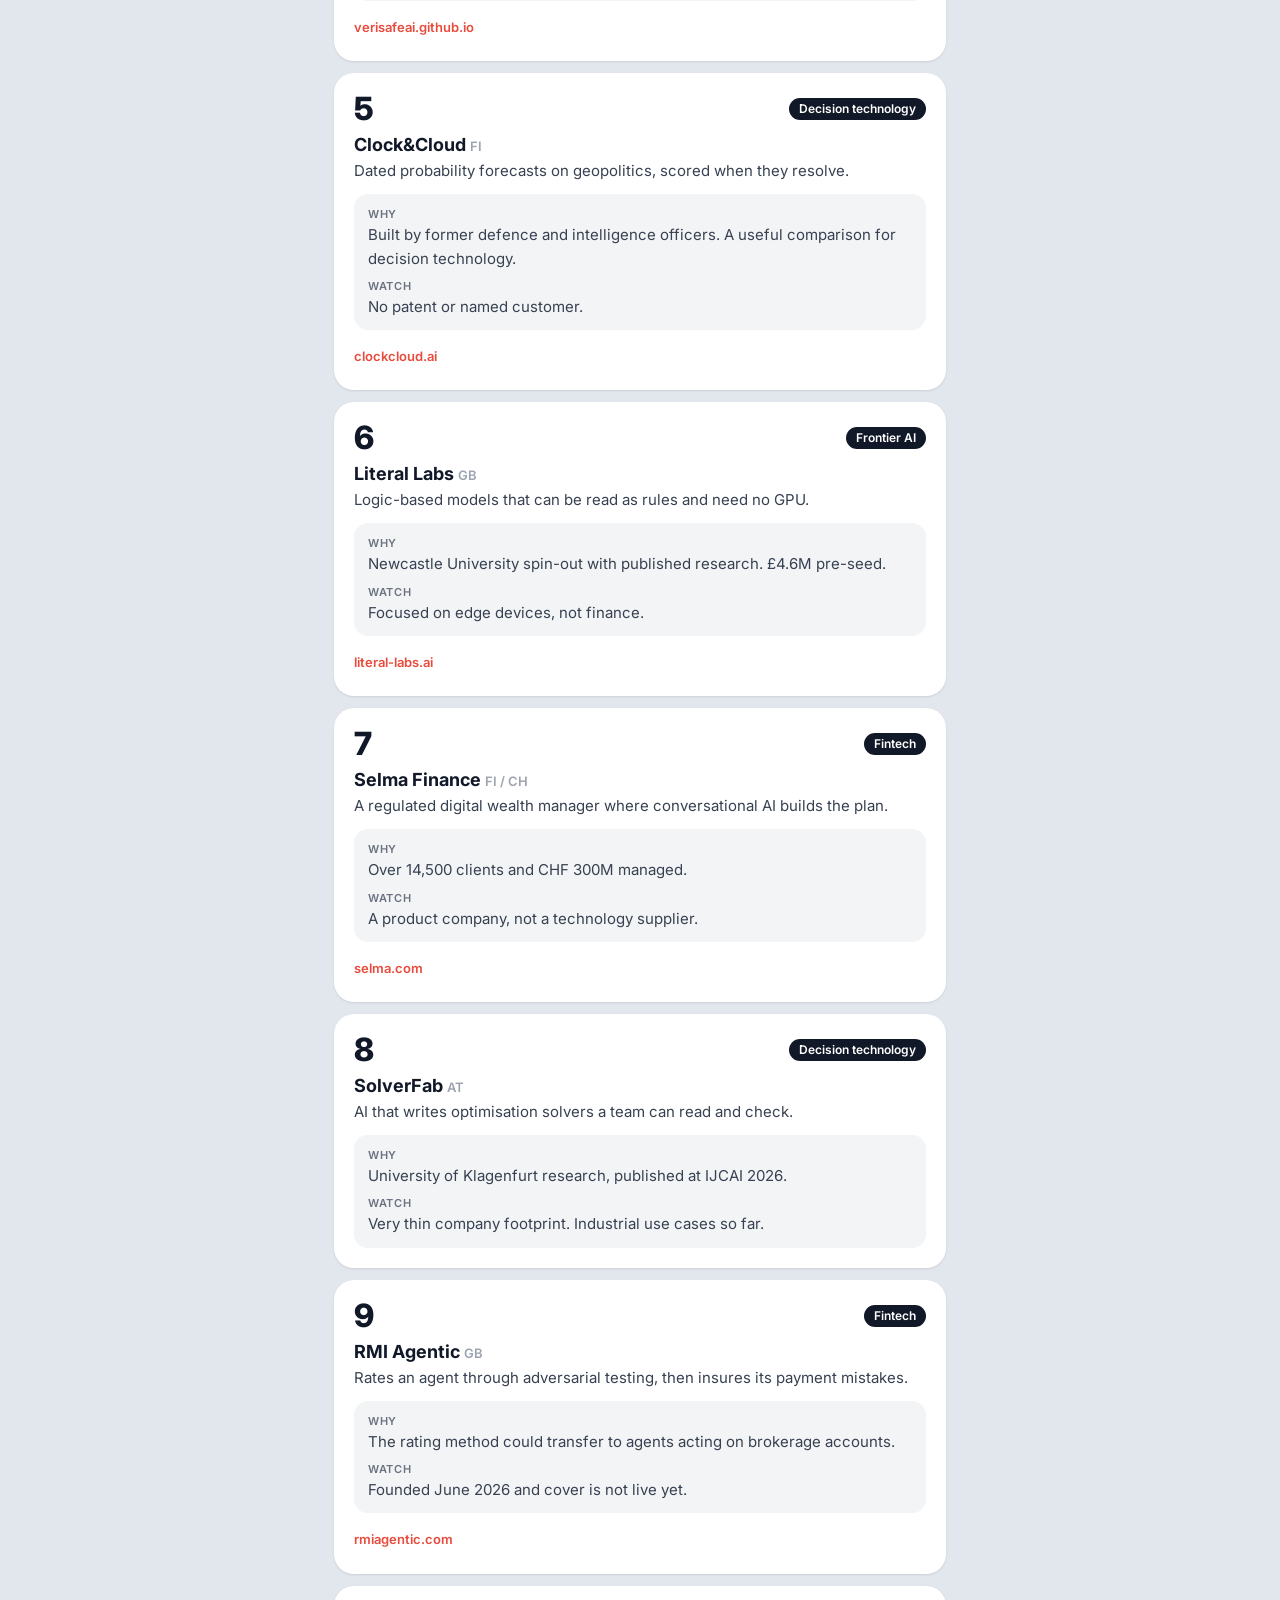
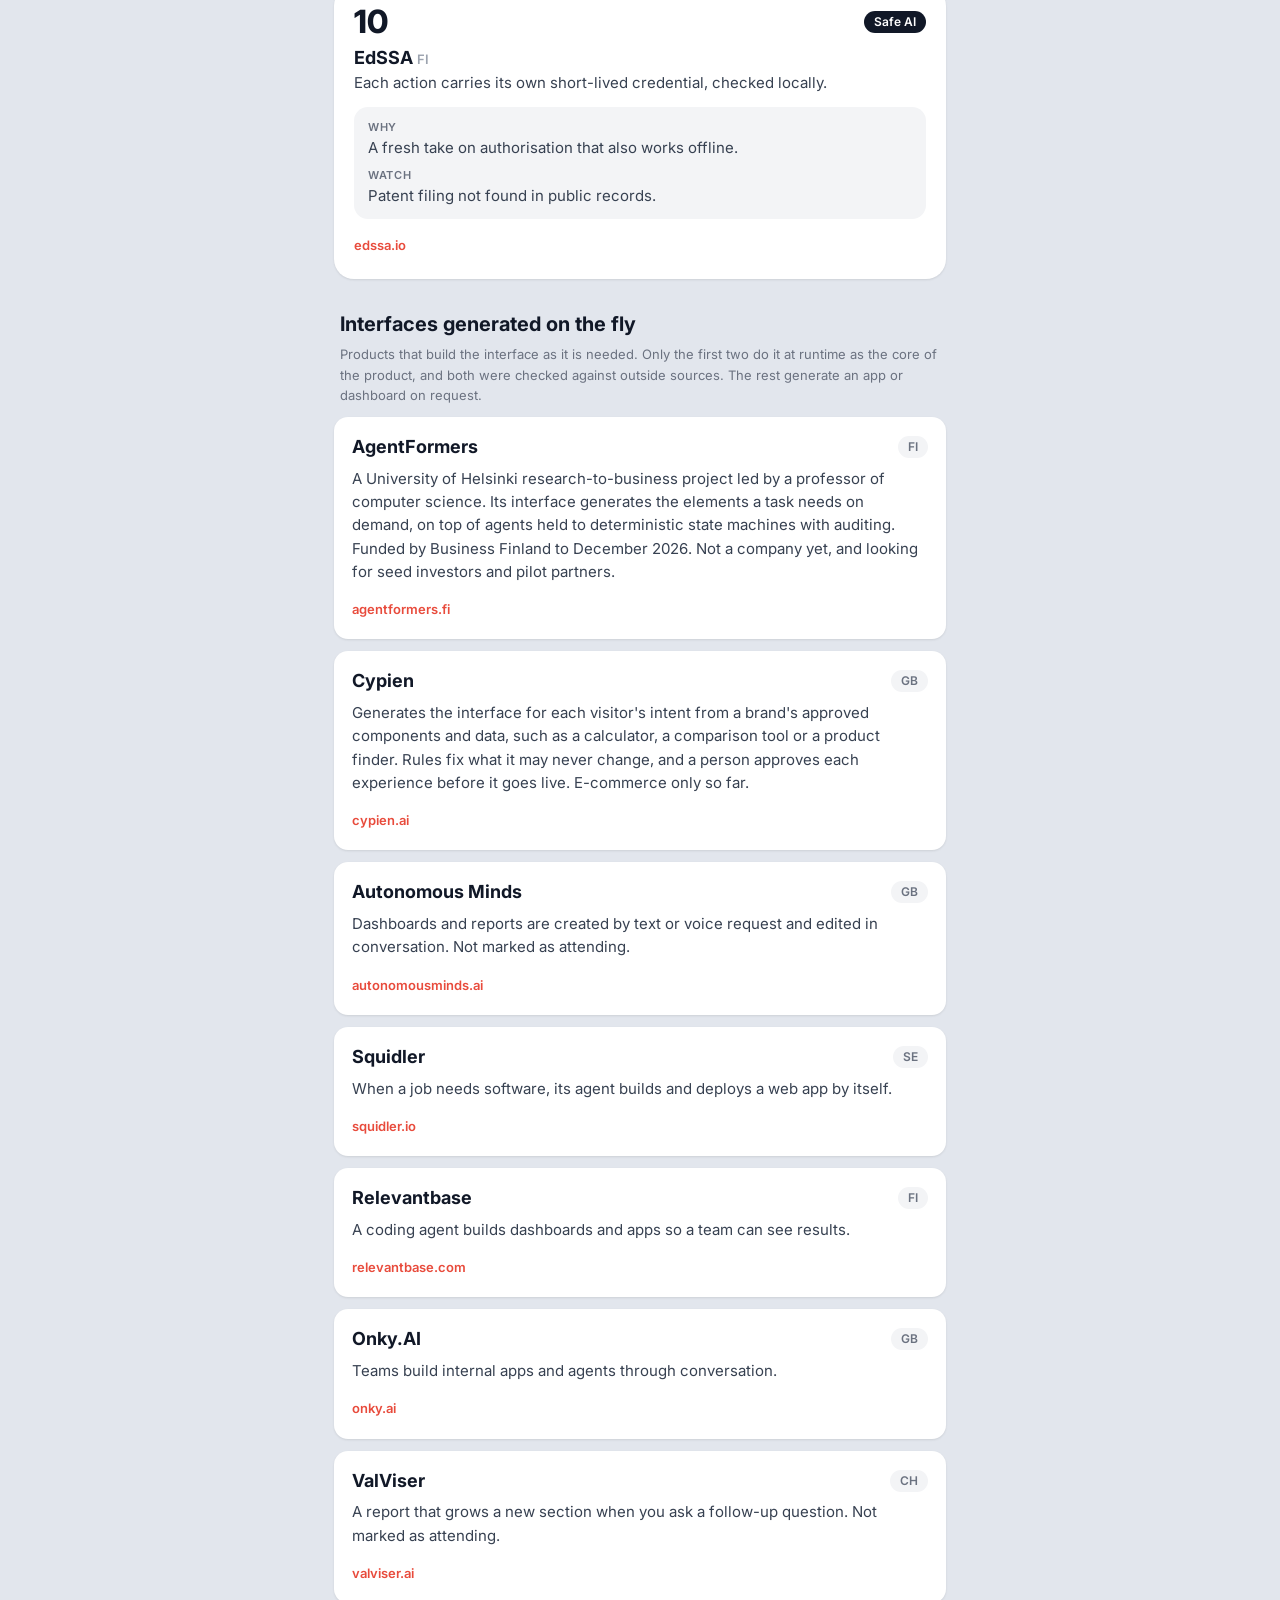
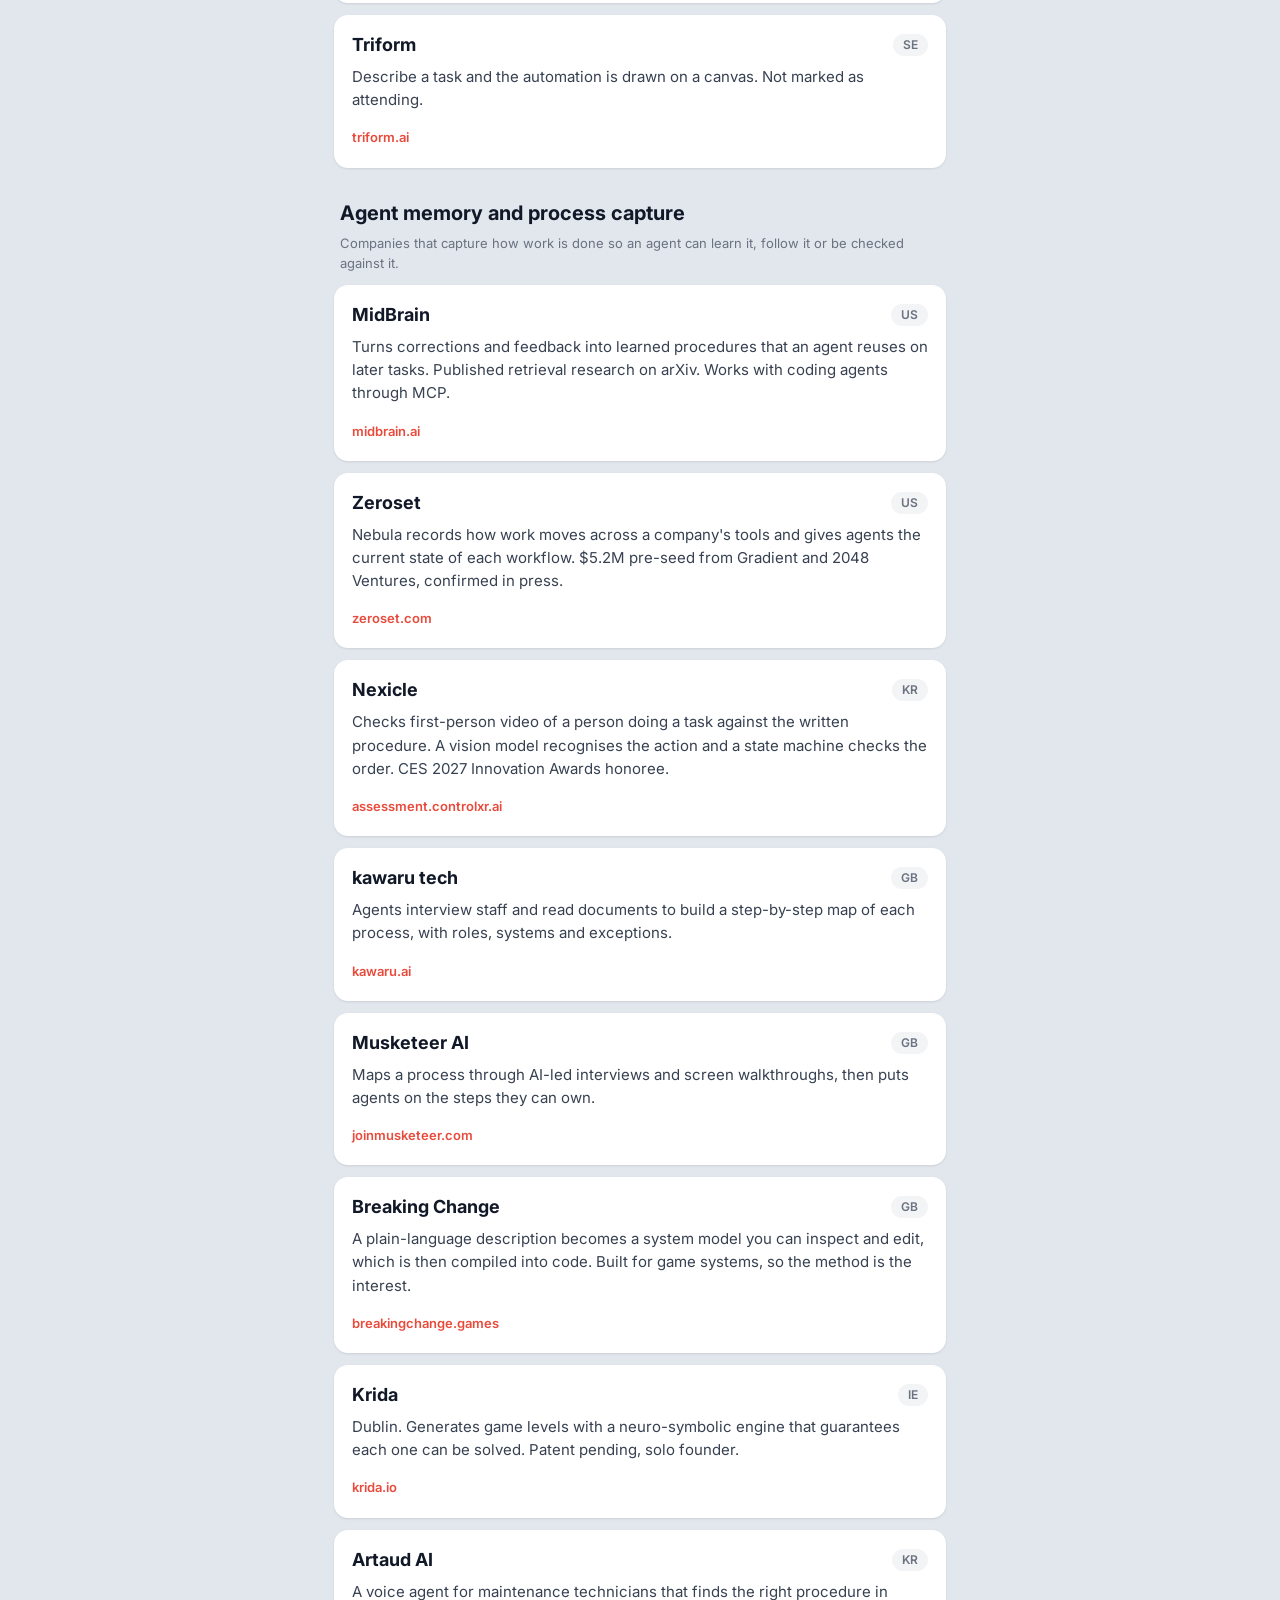
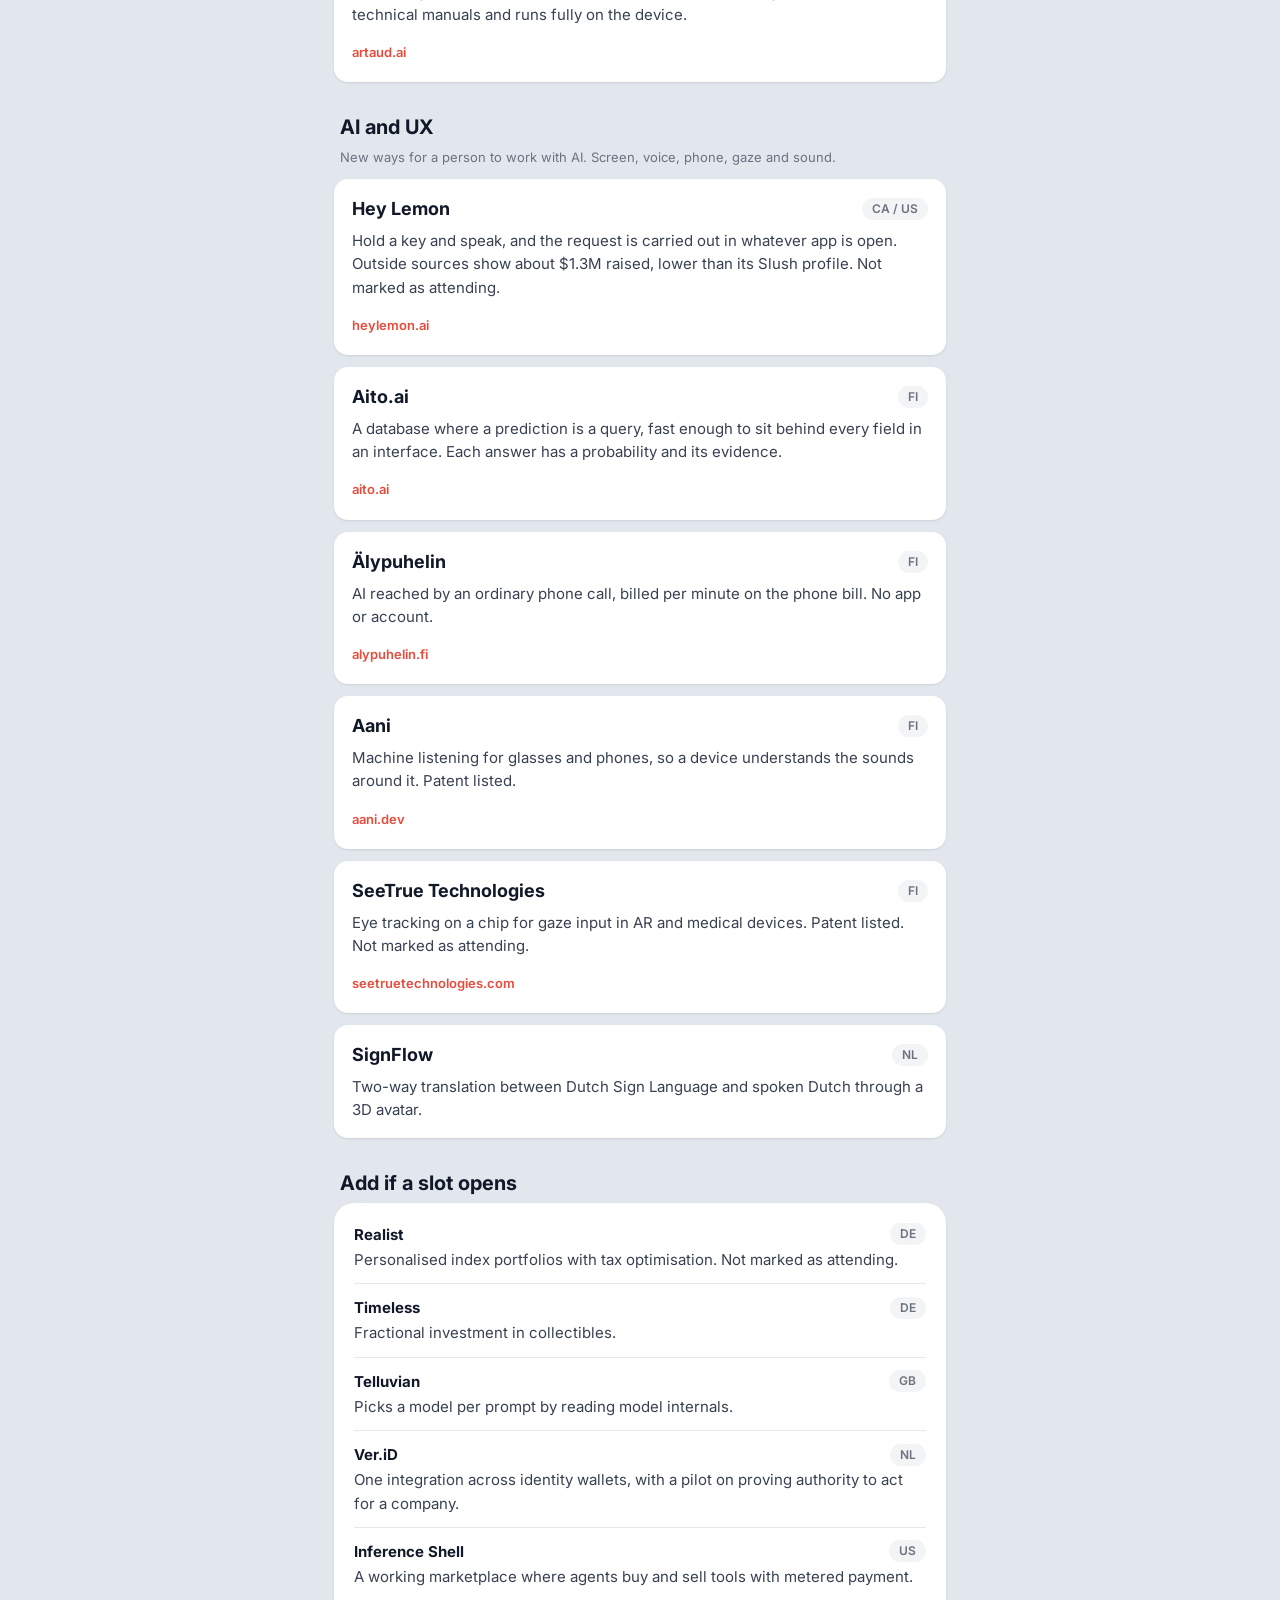
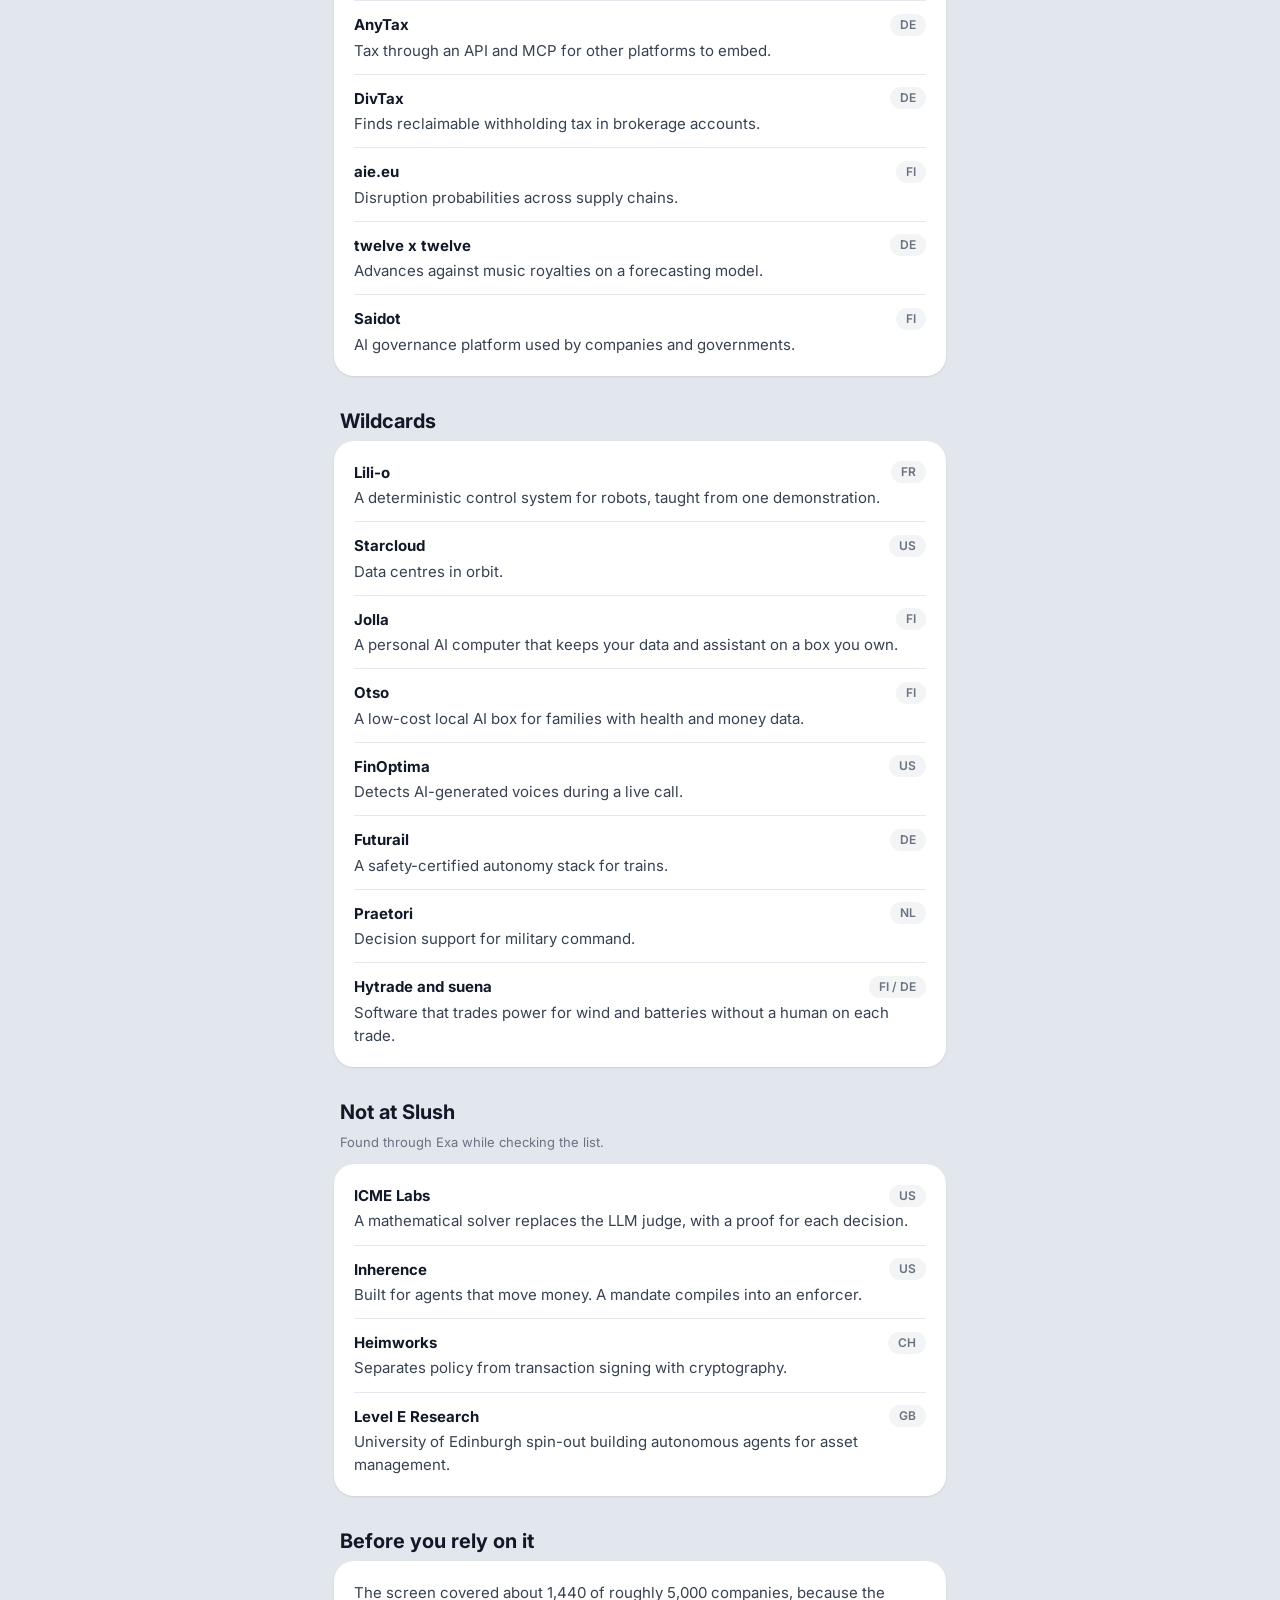
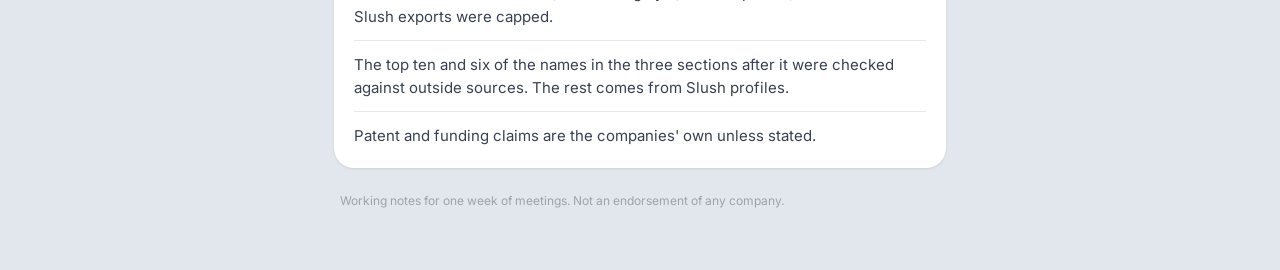
==== commit 56e36666: "Shortlist: add interfaces generated on the fly, rename earlier section Co-Authored-By: Claude Fable " ====
--- a/slush-2026/index.html
+++ b/slush-2026/index.html
@@ -27,13 +27,14 @@
 .li strong{color:var(--text-primary);font-size:15px}.li .row{margin-bottom:2px}
 footer{color:var(--text-faint);font-size:12px;margin:24px 6px 0}</style></head><body><main>
 <header><h1>Slush 2026 shortlist</h1><p class="sub">Startups worth meeting in Helsinki, screened from 1,440 Slush profiles. Updated 16 November 2026.</p></header>
-<nav><a href="calendar/" style="background:#111827;color:#fff">Calendar</a><a href="longlist/" style="background:#111827;color:#fff">Longlist</a><a href="#top">Top ten</a><a href="#proc">Procedural AI</a><a href="#ux">AI and UX</a><a href="#more">Next tier</a><a href="#wild">Wildcards</a><a href="#beyond">Not at Slush</a><a href="#caveats">Caveats</a></nav>
+<nav><a href="calendar/" style="background:#111827;color:#fff">Calendar</a><a href="longlist/" style="background:#111827;color:#fff">Longlist</a><a href="#top">Top ten</a><a href="#gen">Generated UI</a><a href="#proc">Agent memory</a><a href="#ux">AI and UX</a><a href="#more">Next tier</a><a href="#wild">Wildcards</a><a href="#beyond">Not at Slush</a><a href="#caveats">Caveats</a></nav>
 <h2 id="top">Meet these ten</h2><p class="note">Checked against outside sources through Exa.</p><div class="card"><div class="row"><span class="num">1</span><span class="badge badge-dark">Safe AI</span></div><h3>Onteric <span class="cc">GB</span></h3><p>A rule-following symbolic layer checks every fact and decision before it is used.</p><div class="card-flat"><p><span class="lab">Why</span>Live in mortgage processing at Mojo Mortgages, with UK government Frontier AI backing.</p><p><span class="lab">Watch</span>No patent found.</p></div><a class="lnk" href="https://www.onteric.com/" target="_blank" rel="noopener">onteric.com</a></div><div class="card"><div class="row"><span class="num">2</span><span class="badge badge-dark">Safe AI</span></div><h3>Leapter <span class="cc">DE</span></h3><p>Business rules become reviewed, tested logic that runs with no AI in the live path.</p><div class="card-flat"><p><span class="lab">Why</span>The same input always gives the same approved output. €2M pre-seed confirmed.</p><p><span class="lab">Watch</span>Private beta, no patent.</p></div><a class="lnk" href="https://www.leapter.com" target="_blank" rel="noopener">leapter.com</a></div><div class="card"><div class="row"><span class="num">3</span><span class="badge badge-dark">Safe AI</span></div><h3>Gimel Technologies <span class="cc">DE</span></h3><p>Agent actions are authorised by a human-granted power of attorney.</p><div class="card-flat"><p><span class="lab">Why</span>The closest match to the agent authentication theme. CISPA support confirmed.</p><p><span class="lab">Watch</span>No customer or published patent found.</p></div><a class="lnk" href="https://gimel.io" target="_blank" rel="noopener">gimel.io</a></div><div class="card"><div class="row"><span class="num">4</span><span class="badge badge-dark">Safe AI</span></div><h3>VeriSafe <span class="cc">DE</span></h3><p>Decision policies delivered with a formal proof that they cannot break safety rules.</p><div class="card-flat"><p><span class="lab">Why</span>From the AI and Formal Methods group at Ruhr University Bochum.</p><p><span class="lab">Watch</span>A research team with a web page. Robots first, so ask whether it transfers to software agents.</p></div><a class="lnk" href="https://verisafeai.github.io/" target="_blank" rel="noopener">verisafeai.github.io</a></div><div class="card"><div class="row"><span class="num">5</span><span class="badge badge-dark">Decision technology</span></div><h3>Clock&amp;Cloud <span class="cc">FI</span></h3><p>Dated probability forecasts on geopolitics, scored when they resolve.</p><div class="card-flat"><p><span class="lab">Why</span>Built by former defence and intelligence officers. A useful comparison for decision technology.</p><p><span class="lab">Watch</span>No patent or named customer.</p></div><a class="lnk" href="https://www.clockcloud.ai/" target="_blank" rel="noopener">clockcloud.ai</a></div><div class="card"><div class="row"><span class="num">6</span><span class="badge badge-dark">Frontier AI</span></div><h3>Literal Labs <span class="cc">GB</span></h3><p>Logic-based models that can be read as rules and need no GPU.</p><div class="card-flat"><p><span class="lab">Why</span>Newcastle University spin-out with published research. £4.6M pre-seed.</p><p><span class="lab">Watch</span>Focused on edge devices, not finance.</p></div><a class="lnk" href="https://www.literal-labs.ai" target="_blank" rel="noopener">literal-labs.ai</a></div><div class="card"><div class="row"><span class="num">7</span><span class="badge badge-dark">Fintech</span></div><h3>Selma Finance <span class="cc">FI / CH</span></h3><p>A regulated digital wealth manager where conversational AI builds the plan.</p><div class="card-flat"><p><span class="lab">Why</span>Over 14,500 clients and CHF 300M managed.</p><p><span class="lab">Watch</span>A product company, not a technology supplier.</p></div><a class="lnk" href="https://www.selma.com" target="_blank" rel="noopener">selma.com</a></div><div class="card"><div class="row"><span class="num">8</span><span class="badge badge-dark">Decision technology</span></div><h3>SolverFab <span class="cc">AT</span></h3><p>AI that writes optimisation solvers a team can read and check.</p><div class="card-flat"><p><span class="lab">Why</span>University of Klagenfurt research, published at IJCAI 2026.</p><p><span class="lab">Watch</span>Very thin company footprint. Industrial use cases so far.</p></div></div><div class="card"><div class="row"><span class="num">9</span><span class="badge badge-dark">Fintech</span></div><h3>RMI Agentic <span class="cc">GB</span></h3><p>Rates an agent through adversarial testing, then insures its payment mistakes.</p><div class="card-flat"><p><span class="lab">Why</span>The rating method could transfer to agents acting on brokerage accounts.</p><p><span class="lab">Watch</span>Founded June 2026 and cover is not live yet.</p></div><a class="lnk" href="https://www.rmiagentic.com" target="_blank" rel="noopener">rmiagentic.com</a></div><div class="card"><div class="row"><span class="num">10</span><span class="badge badge-dark">Safe AI</span></div><h3>EdSSA <span class="cc">FI</span></h3><p>Each action carries its own short-lived credential, checked locally.</p><div class="card-flat"><p><span class="lab">Why</span>A fresh take on authorisation that also works offline.</p><p><span class="lab">Watch</span>Patent filing not found in public records.</p></div><a class="lnk" href="https://edssa.io" target="_blank" rel="noopener">edssa.io</a></div>
-<h2 id="proc">Procedural AI</h2><p class="note">Companies that capture how work is done as procedures an agent can learn, follow or be checked against.</p><div class="card card-compact"><div class="row"><h3>MidBrain</h3><span class="badge badge-default">US</span></div><p>Turns corrections and feedback into learned procedures that an agent reuses on later tasks. Published retrieval research on arXiv. Works with coding agents through MCP.</p><a class="lnk" href="https://www.midbrain.ai/" target="_blank" rel="noopener">midbrain.ai</a></div><div class="card card-compact"><div class="row"><h3>Zeroset</h3><span class="badge badge-default">US</span></div><p>Nebula records how work moves across a company&#x27;s tools and gives agents the current state of each workflow. $5.2M pre-seed from Gradient and 2048 Ventures, confirmed in press.</p><a class="lnk" href="https://zeroset.com/" target="_blank" rel="noopener">zeroset.com</a></div><div class="card card-compact"><div class="row"><h3>Nexicle</h3><span class="badge badge-default">KR</span></div><p>Checks first-person video of a person doing a task against the written procedure. A vision model recognises the action and a state machine checks the order. CES 2027 Innovation Awards honoree.</p><a class="lnk" href="https://assessment.controlxr.ai/" target="_blank" rel="noopener">assessment.controlxr.ai</a></div><div class="card card-compact"><div class="row"><h3>kawaru tech</h3><span class="badge badge-default">GB</span></div><p>Agents interview staff and read documents to build a step-by-step map of each process, with roles, systems and exceptions.</p><a class="lnk" href="https://kawaru.ai" target="_blank" rel="noopener">kawaru.ai</a></div><div class="card card-compact"><div class="row"><h3>Musketeer AI</h3><span class="badge badge-default">GB</span></div><p>Maps a process through AI-led interviews and screen walkthroughs, then puts agents on the steps they can own.</p><a class="lnk" href="https://www.joinmusketeer.com" target="_blank" rel="noopener">joinmusketeer.com</a></div><div class="card card-compact"><div class="row"><h3>Breaking Change</h3><span class="badge badge-default">GB</span></div><p>A plain-language description becomes a system model you can inspect and edit, which is then compiled into code. Built for game systems, so the method is the interest.</p><a class="lnk" href="https://www.breakingchange.games" target="_blank" rel="noopener">breakingchange.games</a></div><div class="card card-compact"><div class="row"><h3>Krida</h3><span class="badge badge-default">IE</span></div><p>Dublin. Generates game levels with a neuro-symbolic engine that guarantees each one can be solved. Patent pending, solo founder.</p><a class="lnk" href="https://krida.io/" target="_blank" rel="noopener">krida.io</a></div><div class="card card-compact"><div class="row"><h3>Artaud AI</h3><span class="badge badge-default">KR</span></div><p>A voice agent for maintenance technicians that finds the right procedure in technical manuals and runs fully on the device.</p><a class="lnk" href="https://artaud.ai" target="_blank" rel="noopener">artaud.ai</a></div>
-<h2 id="ux">AI and UX</h2><p class="note">New ways for a person to work with AI. Screen, voice, phone, gaze and sound.</p><div class="card card-compact"><div class="row"><h3>Cypien</h3><span class="badge badge-default">GB</span></div><p>Builds the page for each visitor in under 0.2 seconds from a brand&#x27;s approved components, then A/B tests every change.</p><a class="lnk" href="https://cypien.ai" target="_blank" rel="noopener">cypien.ai</a></div><div class="card card-compact"><div class="row"><h3>Hey Lemon</h3><span class="badge badge-default">CA / US</span></div><p>Hold a key and speak, and the request is carried out in whatever app is open. Outside sources show about $1.3M raised, lower than its Slush profile. Not marked as attending.</p><a class="lnk" href="https://www.heylemon.ai/" target="_blank" rel="noopener">heylemon.ai</a></div><div class="card card-compact"><div class="row"><h3>Aito.ai</h3><span class="badge badge-default">FI</span></div><p>A database where a prediction is a query, fast enough to sit behind every field in an interface. Each answer has a probability and its evidence.</p><a class="lnk" href="https://aito.ai" target="_blank" rel="noopener">aito.ai</a></div><div class="card card-compact"><div class="row"><h3>Älypuhelin</h3><span class="badge badge-default">FI</span></div><p>AI reached by an ordinary phone call, billed per minute on the phone bill. No app or account.</p><a class="lnk" href="https://alypuhelin.fi/" target="_blank" rel="noopener">alypuhelin.fi</a></div><div class="card card-compact"><div class="row"><h3>Triform</h3><span class="badge badge-default">SE</span></div><p>Describe a task and watch the automation appear on a canvas, with each step visible afterwards. Not marked as attending.</p><a class="lnk" href="https://triform.ai/" target="_blank" rel="noopener">triform.ai</a></div><div class="card card-compact"><div class="row"><h3>Aani</h3><span class="badge badge-default">FI</span></div><p>Machine listening for glasses and phones, so a device understands the sounds around it. Patent listed.</p><a class="lnk" href="https://www.aani.dev/intrusion" target="_blank" rel="noopener">aani.dev</a></div><div class="card card-compact"><div class="row"><h3>SeeTrue Technologies</h3><span class="badge badge-default">FI</span></div><p>Eye tracking on a chip for gaze input in AR and medical devices. Patent listed. Not marked as attending.</p><a class="lnk" href="https://www.seetruetechnologies.com/" target="_blank" rel="noopener">seetruetechnologies.com</a></div><div class="card card-compact"><div class="row"><h3>SignFlow</h3><span class="badge badge-default">NL</span></div><p>Two-way translation between Dutch Sign Language and spoken Dutch through a 3D avatar.</p></div>
+<h2 id="gen">Interfaces generated on the fly</h2><p class="note">Products that build the interface as it is needed. Only the first two do it at runtime as the core of the product, and both were checked against outside sources. The rest generate an app or dashboard on request.</p><div class="card card-compact"><div class="row"><h3>AgentFormers</h3><span class="badge badge-default">FI</span></div><p>A University of Helsinki research-to-business project led by a professor of computer science. Its interface generates the elements a task needs on demand, on top of agents held to deterministic state machines with auditing. Funded by Business Finland to December 2026. Not a company yet, and looking for seed investors and pilot partners.</p><a class="lnk" href="https://www.agentformers.fi/" target="_blank" rel="noopener">agentformers.fi</a></div><div class="card card-compact"><div class="row"><h3>Cypien</h3><span class="badge badge-default">GB</span></div><p>Generates the interface for each visitor&#x27;s intent from a brand&#x27;s approved components and data, such as a calculator, a comparison tool or a product finder. Rules fix what it may never change, and a person approves each experience before it goes live. E-commerce only so far.</p><a class="lnk" href="https://cypien.ai" target="_blank" rel="noopener">cypien.ai</a></div><div class="card card-compact"><div class="row"><h3>Autonomous Minds</h3><span class="badge badge-default">GB</span></div><p>Dashboards and reports are created by text or voice request and edited in conversation. Not marked as attending.</p><a class="lnk" href="https://autonomousminds.ai" target="_blank" rel="noopener">autonomousminds.ai</a></div><div class="card card-compact"><div class="row"><h3>Squidler</h3><span class="badge badge-default">SE</span></div><p>When a job needs software, its agent builds and deploys a web app by itself.</p><a class="lnk" href="https://squidler.io/" target="_blank" rel="noopener">squidler.io</a></div><div class="card card-compact"><div class="row"><h3>Relevantbase</h3><span class="badge badge-default">FI</span></div><p>A coding agent builds dashboards and apps so a team can see results.</p><a class="lnk" href="https://www.relevantbase.com/" target="_blank" rel="noopener">relevantbase.com</a></div><div class="card card-compact"><div class="row"><h3>Onky.AI</h3><span class="badge badge-default">GB</span></div><p>Teams build internal apps and agents through conversation.</p><a class="lnk" href="https://onky.ai" target="_blank" rel="noopener">onky.ai</a></div><div class="card card-compact"><div class="row"><h3>ValViser</h3><span class="badge badge-default">CH</span></div><p>A report that grows a new section when you ask a follow-up question. Not marked as attending.</p><a class="lnk" href="https://valviser.ai/" target="_blank" rel="noopener">valviser.ai</a></div><div class="card card-compact"><div class="row"><h3>Triform</h3><span class="badge badge-default">SE</span></div><p>Describe a task and the automation is drawn on a canvas. Not marked as attending.</p><a class="lnk" href="https://triform.ai/" target="_blank" rel="noopener">triform.ai</a></div>
+<h2 id="proc">Agent memory and process capture</h2><p class="note">Companies that capture how work is done so an agent can learn it, follow it or be checked against it.</p><div class="card card-compact"><div class="row"><h3>MidBrain</h3><span class="badge badge-default">US</span></div><p>Turns corrections and feedback into learned procedures that an agent reuses on later tasks. Published retrieval research on arXiv. Works with coding agents through MCP.</p><a class="lnk" href="https://www.midbrain.ai/" target="_blank" rel="noopener">midbrain.ai</a></div><div class="card card-compact"><div class="row"><h3>Zeroset</h3><span class="badge badge-default">US</span></div><p>Nebula records how work moves across a company&#x27;s tools and gives agents the current state of each workflow. $5.2M pre-seed from Gradient and 2048 Ventures, confirmed in press.</p><a class="lnk" href="https://zeroset.com/" target="_blank" rel="noopener">zeroset.com</a></div><div class="card card-compact"><div class="row"><h3>Nexicle</h3><span class="badge badge-default">KR</span></div><p>Checks first-person video of a person doing a task against the written procedure. A vision model recognises the action and a state machine checks the order. CES 2027 Innovation Awards honoree.</p><a class="lnk" href="https://assessment.controlxr.ai/" target="_blank" rel="noopener">assessment.controlxr.ai</a></div><div class="card card-compact"><div class="row"><h3>kawaru tech</h3><span class="badge badge-default">GB</span></div><p>Agents interview staff and read documents to build a step-by-step map of each process, with roles, systems and exceptions.</p><a class="lnk" href="https://kawaru.ai" target="_blank" rel="noopener">kawaru.ai</a></div><div class="card card-compact"><div class="row"><h3>Musketeer AI</h3><span class="badge badge-default">GB</span></div><p>Maps a process through AI-led interviews and screen walkthroughs, then puts agents on the steps they can own.</p><a class="lnk" href="https://www.joinmusketeer.com" target="_blank" rel="noopener">joinmusketeer.com</a></div><div class="card card-compact"><div class="row"><h3>Breaking Change</h3><span class="badge badge-default">GB</span></div><p>A plain-language description becomes a system model you can inspect and edit, which is then compiled into code. Built for game systems, so the method is the interest.</p><a class="lnk" href="https://www.breakingchange.games" target="_blank" rel="noopener">breakingchange.games</a></div><div class="card card-compact"><div class="row"><h3>Krida</h3><span class="badge badge-default">IE</span></div><p>Dublin. Generates game levels with a neuro-symbolic engine that guarantees each one can be solved. Patent pending, solo founder.</p><a class="lnk" href="https://krida.io/" target="_blank" rel="noopener">krida.io</a></div><div class="card card-compact"><div class="row"><h3>Artaud AI</h3><span class="badge badge-default">KR</span></div><p>A voice agent for maintenance technicians that finds the right procedure in technical manuals and runs fully on the device.</p><a class="lnk" href="https://artaud.ai" target="_blank" rel="noopener">artaud.ai</a></div>
+<h2 id="ux">AI and UX</h2><p class="note">New ways for a person to work with AI. Screen, voice, phone, gaze and sound.</p><div class="card card-compact"><div class="row"><h3>Hey Lemon</h3><span class="badge badge-default">CA / US</span></div><p>Hold a key and speak, and the request is carried out in whatever app is open. Outside sources show about $1.3M raised, lower than its Slush profile. Not marked as attending.</p><a class="lnk" href="https://www.heylemon.ai/" target="_blank" rel="noopener">heylemon.ai</a></div><div class="card card-compact"><div class="row"><h3>Aito.ai</h3><span class="badge badge-default">FI</span></div><p>A database where a prediction is a query, fast enough to sit behind every field in an interface. Each answer has a probability and its evidence.</p><a class="lnk" href="https://aito.ai" target="_blank" rel="noopener">aito.ai</a></div><div class="card card-compact"><div class="row"><h3>Älypuhelin</h3><span class="badge badge-default">FI</span></div><p>AI reached by an ordinary phone call, billed per minute on the phone bill. No app or account.</p><a class="lnk" href="https://alypuhelin.fi/" target="_blank" rel="noopener">alypuhelin.fi</a></div><div class="card card-compact"><div class="row"><h3>Aani</h3><span class="badge badge-default">FI</span></div><p>Machine listening for glasses and phones, so a device understands the sounds around it. Patent listed.</p><a class="lnk" href="https://www.aani.dev/intrusion" target="_blank" rel="noopener">aani.dev</a></div><div class="card card-compact"><div class="row"><h3>SeeTrue Technologies</h3><span class="badge badge-default">FI</span></div><p>Eye tracking on a chip for gaze input in AR and medical devices. Patent listed. Not marked as attending.</p><a class="lnk" href="https://www.seetruetechnologies.com/" target="_blank" rel="noopener">seetruetechnologies.com</a></div><div class="card card-compact"><div class="row"><h3>SignFlow</h3><span class="badge badge-default">NL</span></div><p>Two-way translation between Dutch Sign Language and spoken Dutch through a 3D avatar.</p></div>
 <h2 id="more">Add if a slot opens</h2><div class="card"><div class="li"><div class="row"><strong>Realist</strong><span class="badge badge-default">DE</span></div><p>Personalised index portfolios with tax optimisation. Not marked as attending.</p></div><div class="li"><div class="row"><strong>Timeless</strong><span class="badge badge-default">DE</span></div><p>Fractional investment in collectibles.</p></div><div class="li"><div class="row"><strong>Telluvian</strong><span class="badge badge-default">GB</span></div><p>Picks a model per prompt by reading model internals.</p></div><div class="li"><div class="row"><strong>Ver.iD</strong><span class="badge badge-default">NL</span></div><p>One integration across identity wallets, with a pilot on proving authority to act for a company.</p></div><div class="li"><div class="row"><strong>Inference Shell</strong><span class="badge badge-default">US</span></div><p>A working marketplace where agents buy and sell tools with metered payment.</p></div><div class="li"><div class="row"><strong>AnyTax</strong><span class="badge badge-default">DE</span></div><p>Tax through an API and MCP for other platforms to embed.</p></div><div class="li"><div class="row"><strong>DivTax</strong><span class="badge badge-default">DE</span></div><p>Finds reclaimable withholding tax in brokerage accounts.</p></div><div class="li"><div class="row"><strong>aie.eu</strong><span class="badge badge-default">FI</span></div><p>Disruption probabilities across supply chains.</p></div><div class="li"><div class="row"><strong>twelve x twelve</strong><span class="badge badge-default">DE</span></div><p>Advances against music royalties on a forecasting model.</p></div><div class="li"><div class="row"><strong>Saidot</strong><span class="badge badge-default">FI</span></div><p>AI governance platform used by companies and governments.</p></div></div>
 <h2 id="wild">Wildcards</h2><div class="card"><div class="li"><div class="row"><strong>Lili-o</strong><span class="badge badge-default">FR</span></div><p>A deterministic control system for robots, taught from one demonstration.</p></div><div class="li"><div class="row"><strong>Starcloud</strong><span class="badge badge-default">US</span></div><p>Data centres in orbit.</p></div><div class="li"><div class="row"><strong>Jolla</strong><span class="badge badge-default">FI</span></div><p>A personal AI computer that keeps your data and assistant on a box you own.</p></div><div class="li"><div class="row"><strong>Otso</strong><span class="badge badge-default">FI</span></div><p>A low-cost local AI box for families with health and money data.</p></div><div class="li"><div class="row"><strong>FinOptima</strong><span class="badge badge-default">US</span></div><p>Detects AI-generated voices during a live call.</p></div><div class="li"><div class="row"><strong>Futurail</strong><span class="badge badge-default">DE</span></div><p>A safety-certified autonomy stack for trains.</p></div><div class="li"><div class="row"><strong>Praetori</strong><span class="badge badge-default">NL</span></div><p>Decision support for military command.</p></div><div class="li"><div class="row"><strong>Hytrade and suena</strong><span class="badge badge-default">FI / DE</span></div><p>Software that trades power for wind and batteries without a human on each trade.</p></div></div>
 <h2 id="beyond">Not at Slush</h2><p class="note">Found through Exa while checking the list.</p><div class="card"><div class="li"><div class="row"><strong>ICME Labs</strong><span class="badge badge-default">US</span></div><p>A mathematical solver replaces the LLM judge, with a proof for each decision.</p></div><div class="li"><div class="row"><strong>Inherence</strong><span class="badge badge-default">US</span></div><p>Built for agents that move money. A mandate compiles into an enforcer.</p></div><div class="li"><div class="row"><strong>Heimworks</strong><span class="badge badge-default">CH</span></div><p>Separates policy from transaction signing with cryptography.</p></div><div class="li"><div class="row"><strong>Level E Research</strong><span class="badge badge-default">GB</span></div><p>University of Edinburgh spin-out building autonomous agents for asset management.</p></div></div>
-<h2 id="caveats">Before you rely on it</h2><div class="card"><div class="li"><p>The screen covered about 1,440 of roughly 5,000 companies, because the Slush exports were capped.</p></div><div class="li"><p>The top ten and four of the procedural AI and UX names were checked against outside sources. The rest comes from Slush profiles.</p></div><div class="li"><p>Patent and funding claims are the companies' own unless stated.</p></div></div>
+<h2 id="caveats">Before you rely on it</h2><div class="card"><div class="li"><p>The screen covered about 1,440 of roughly 5,000 companies, because the Slush exports were capped.</p></div><div class="li"><p>The top ten and six of the names in the three sections after it were checked against outside sources. The rest comes from Slush profiles.</p></div><div class="li"><p>Patent and funding claims are the companies' own unless stated.</p></div></div>
 <footer>Working notes for one week of meetings. Not an endorsement of any company.</footer>
 </main></body></html>
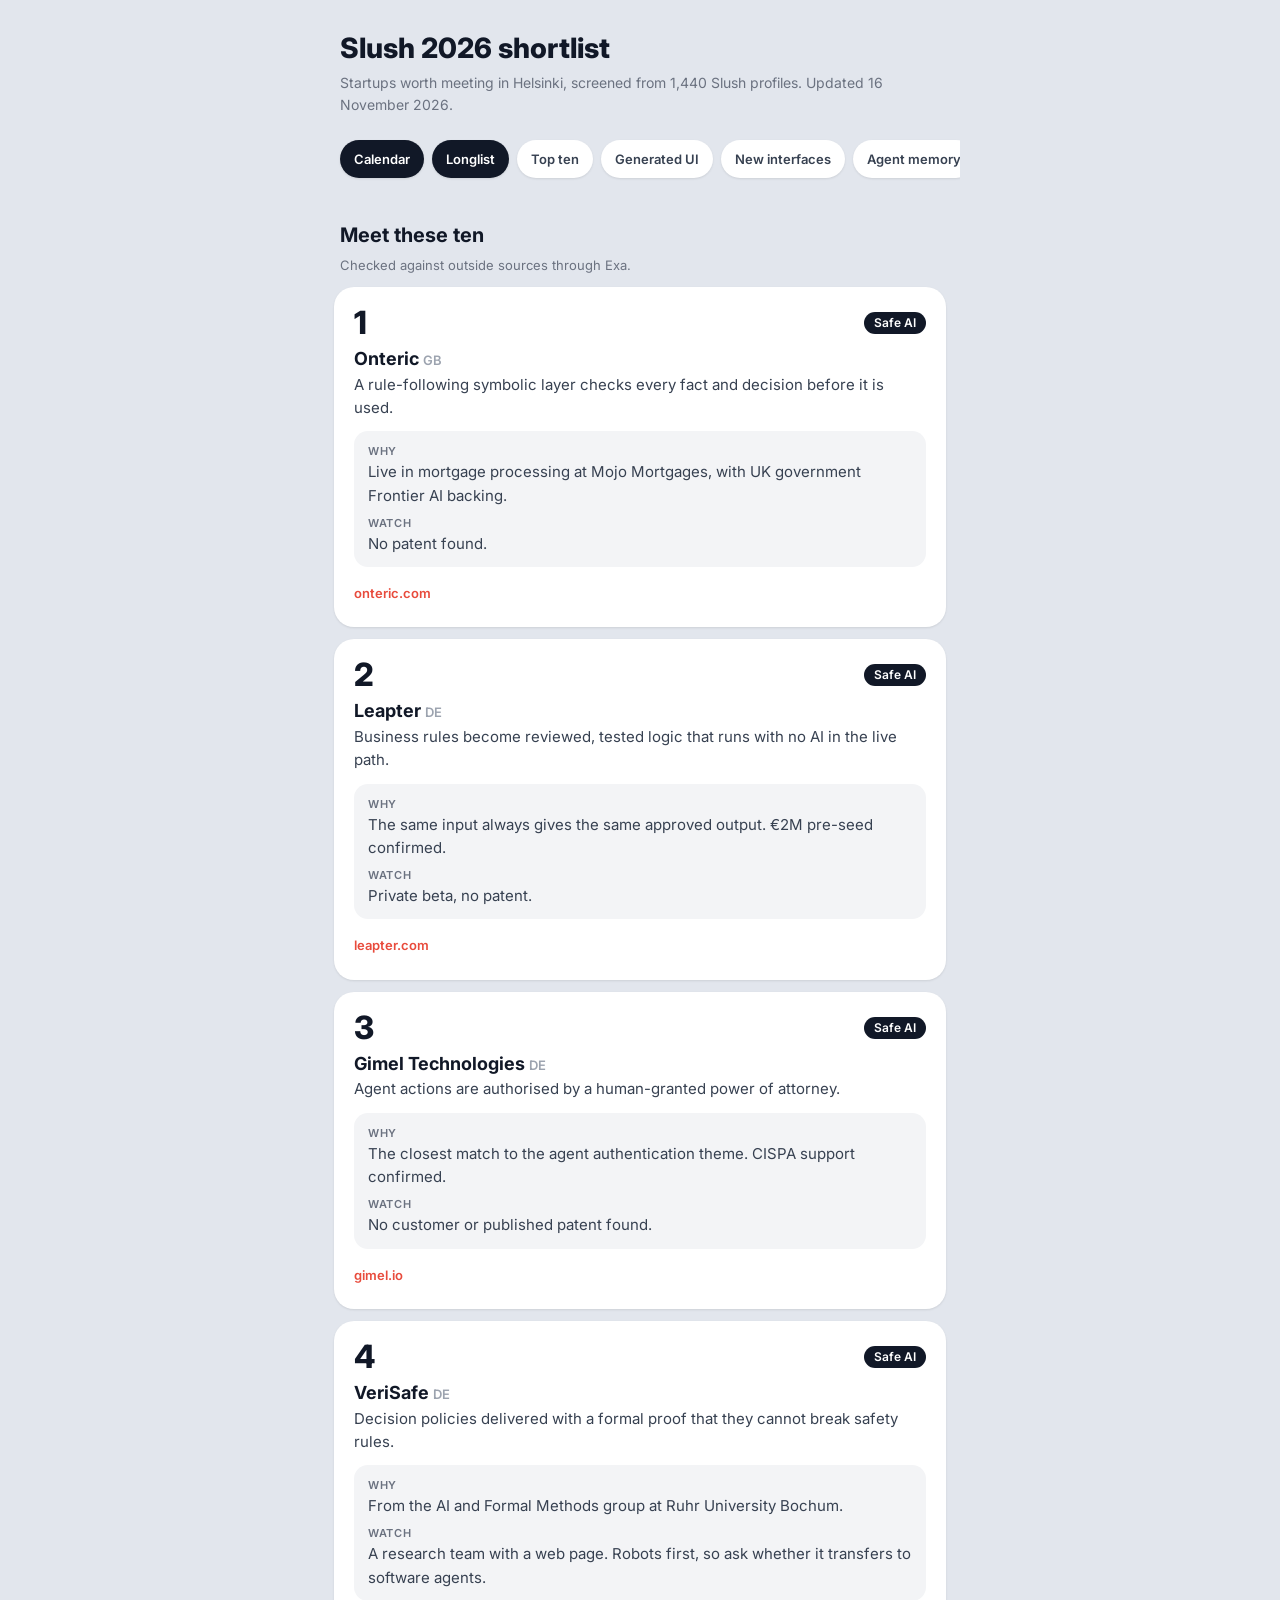
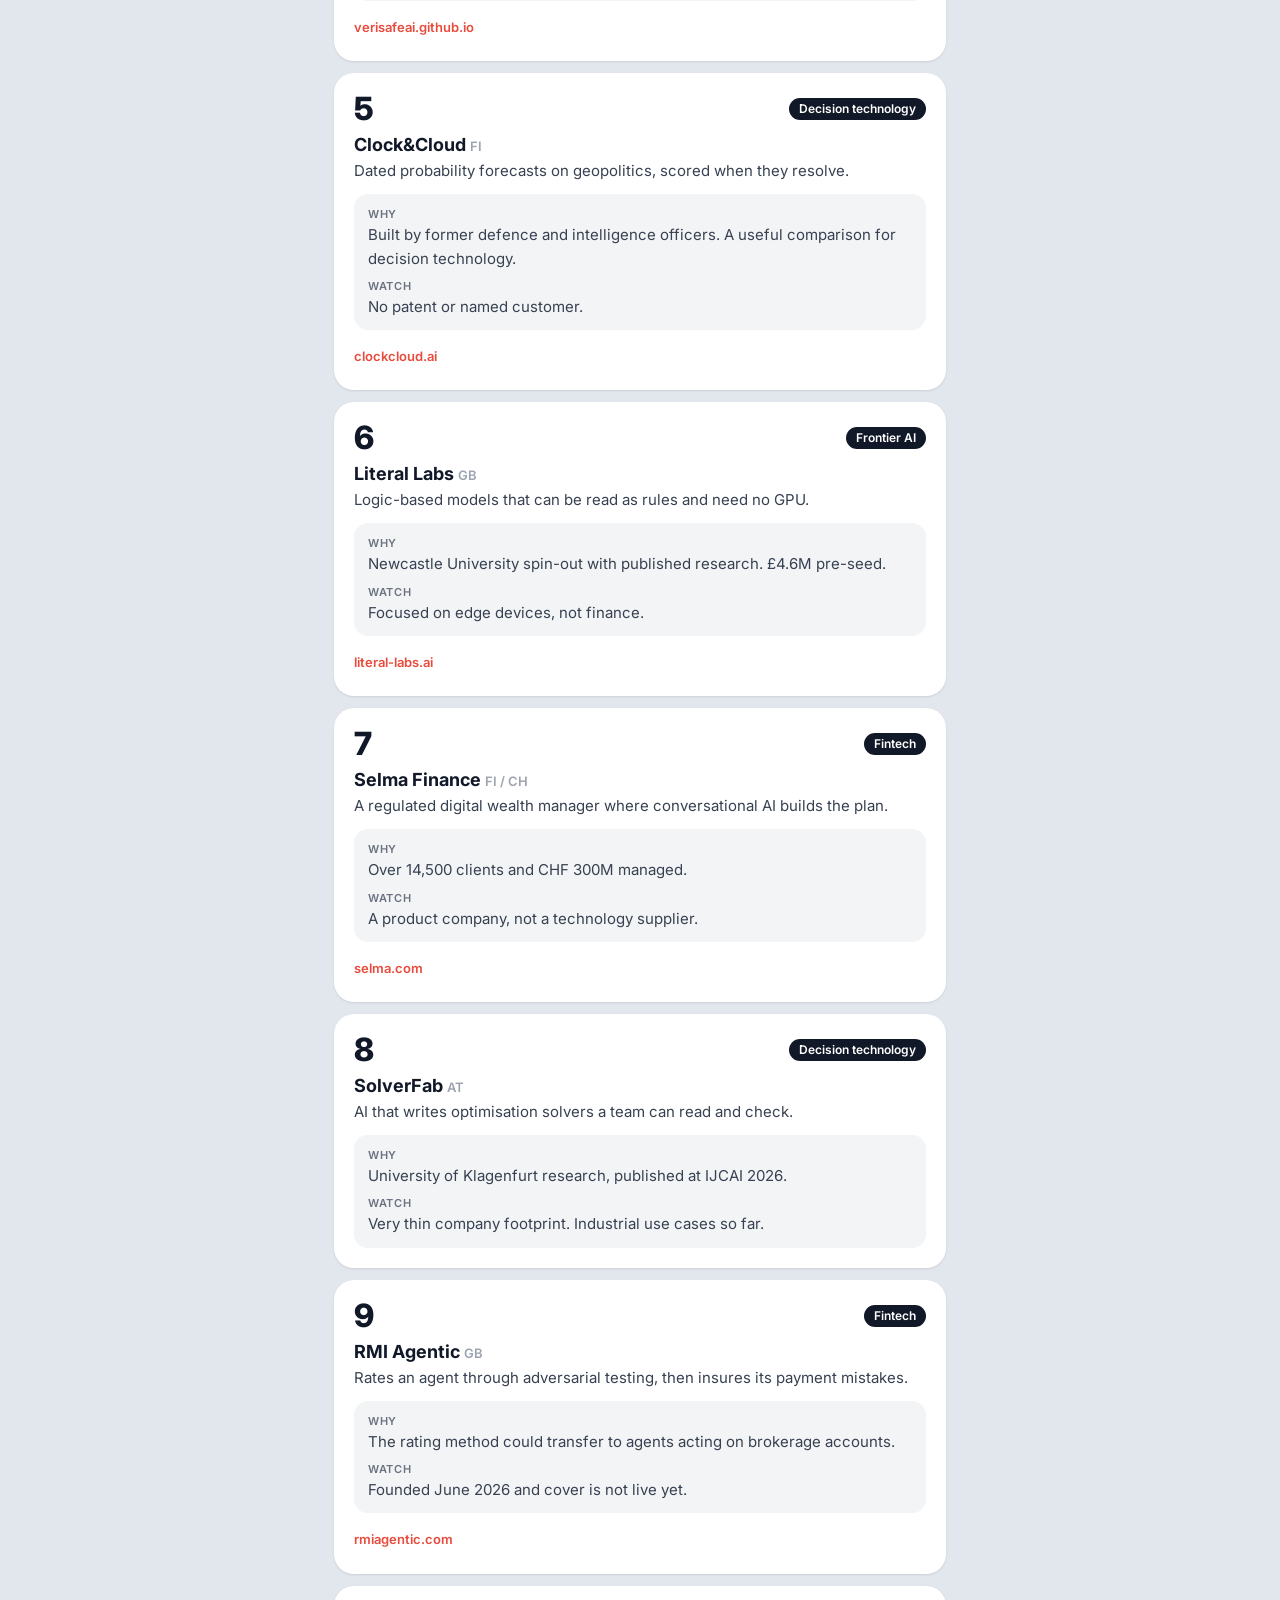
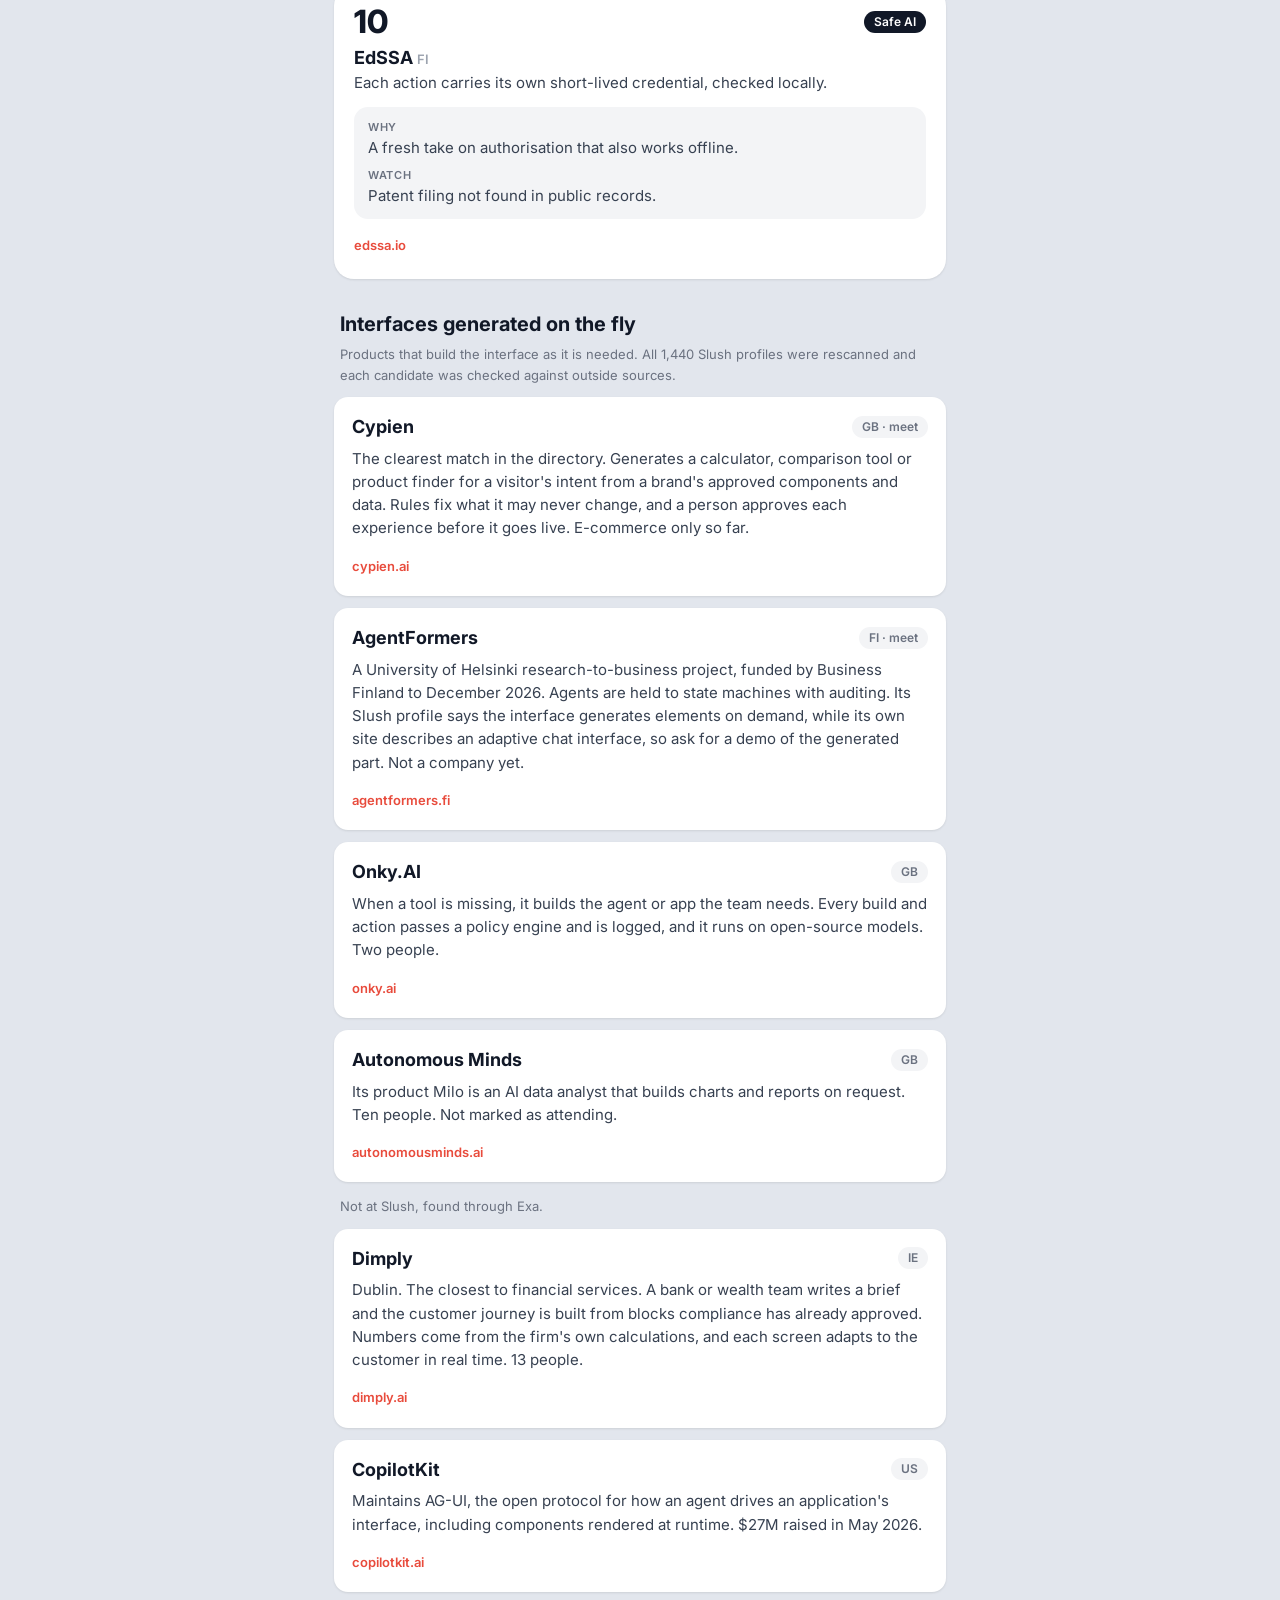
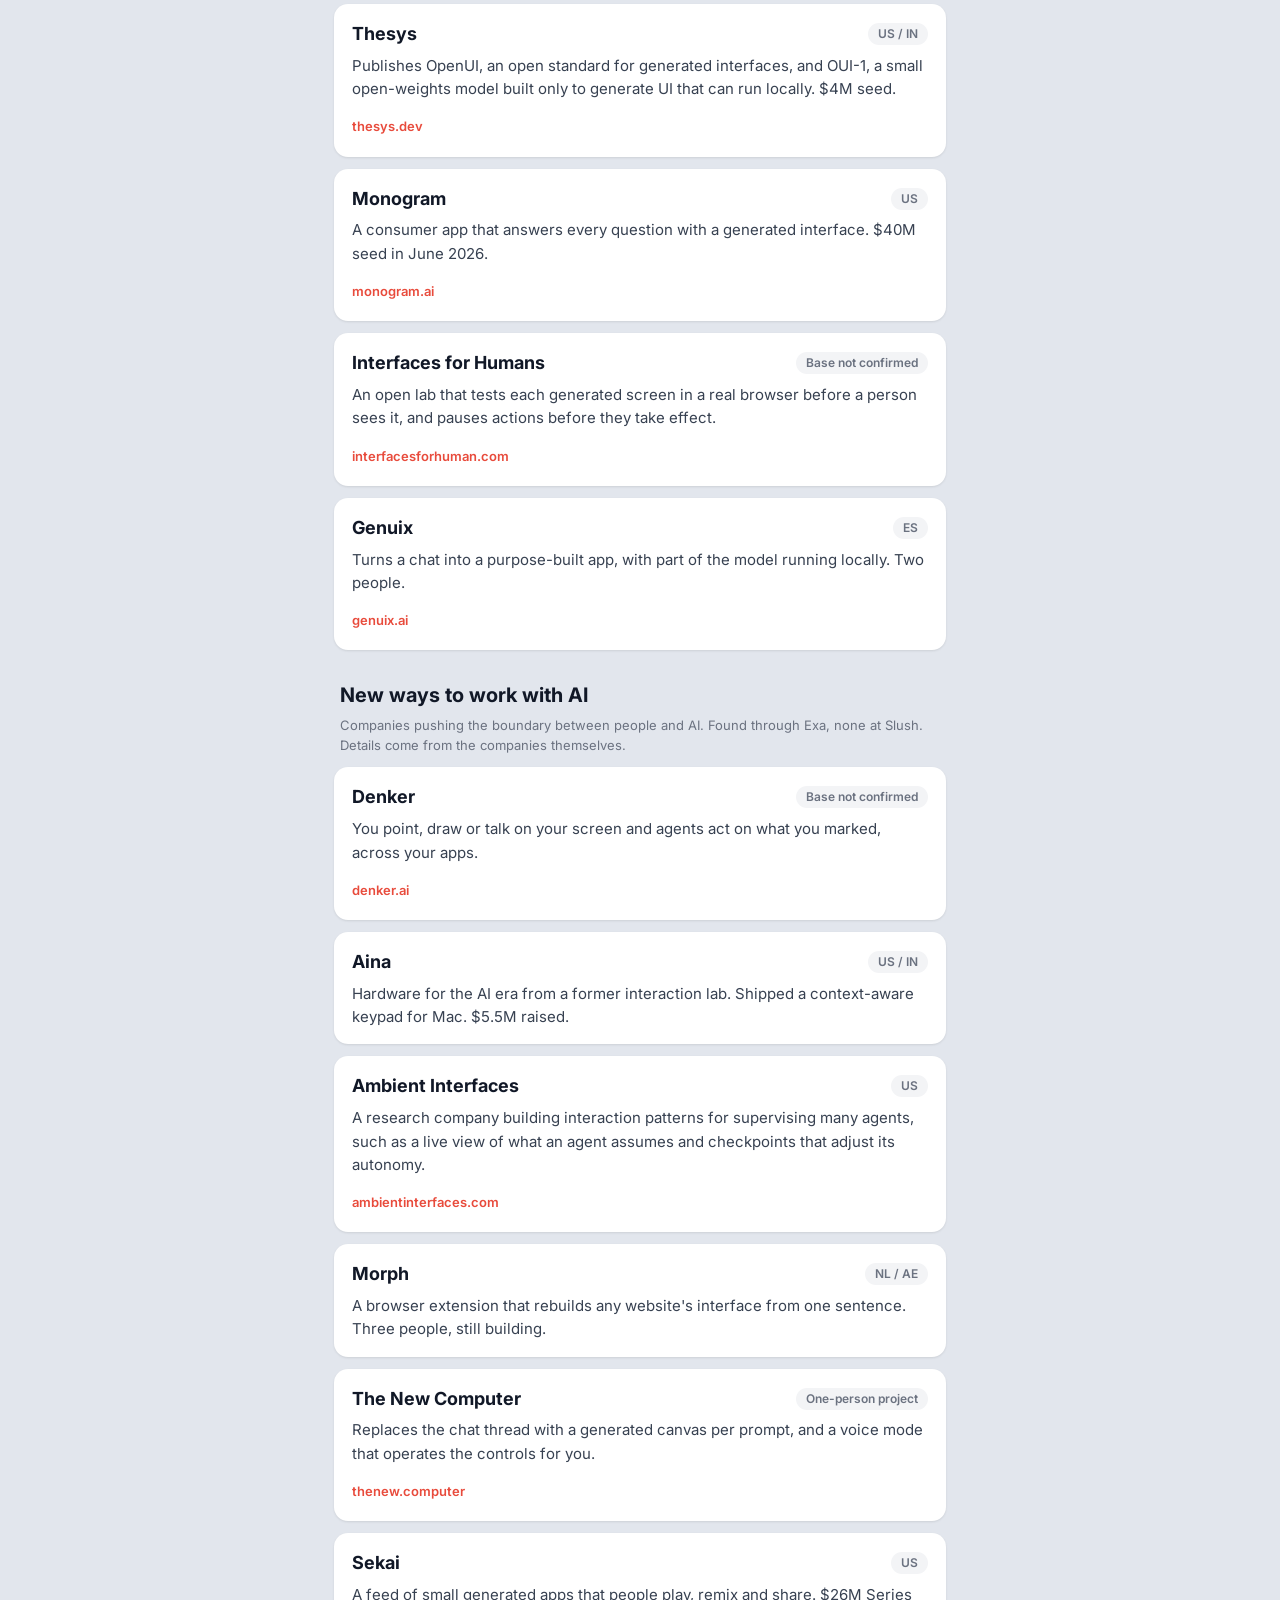
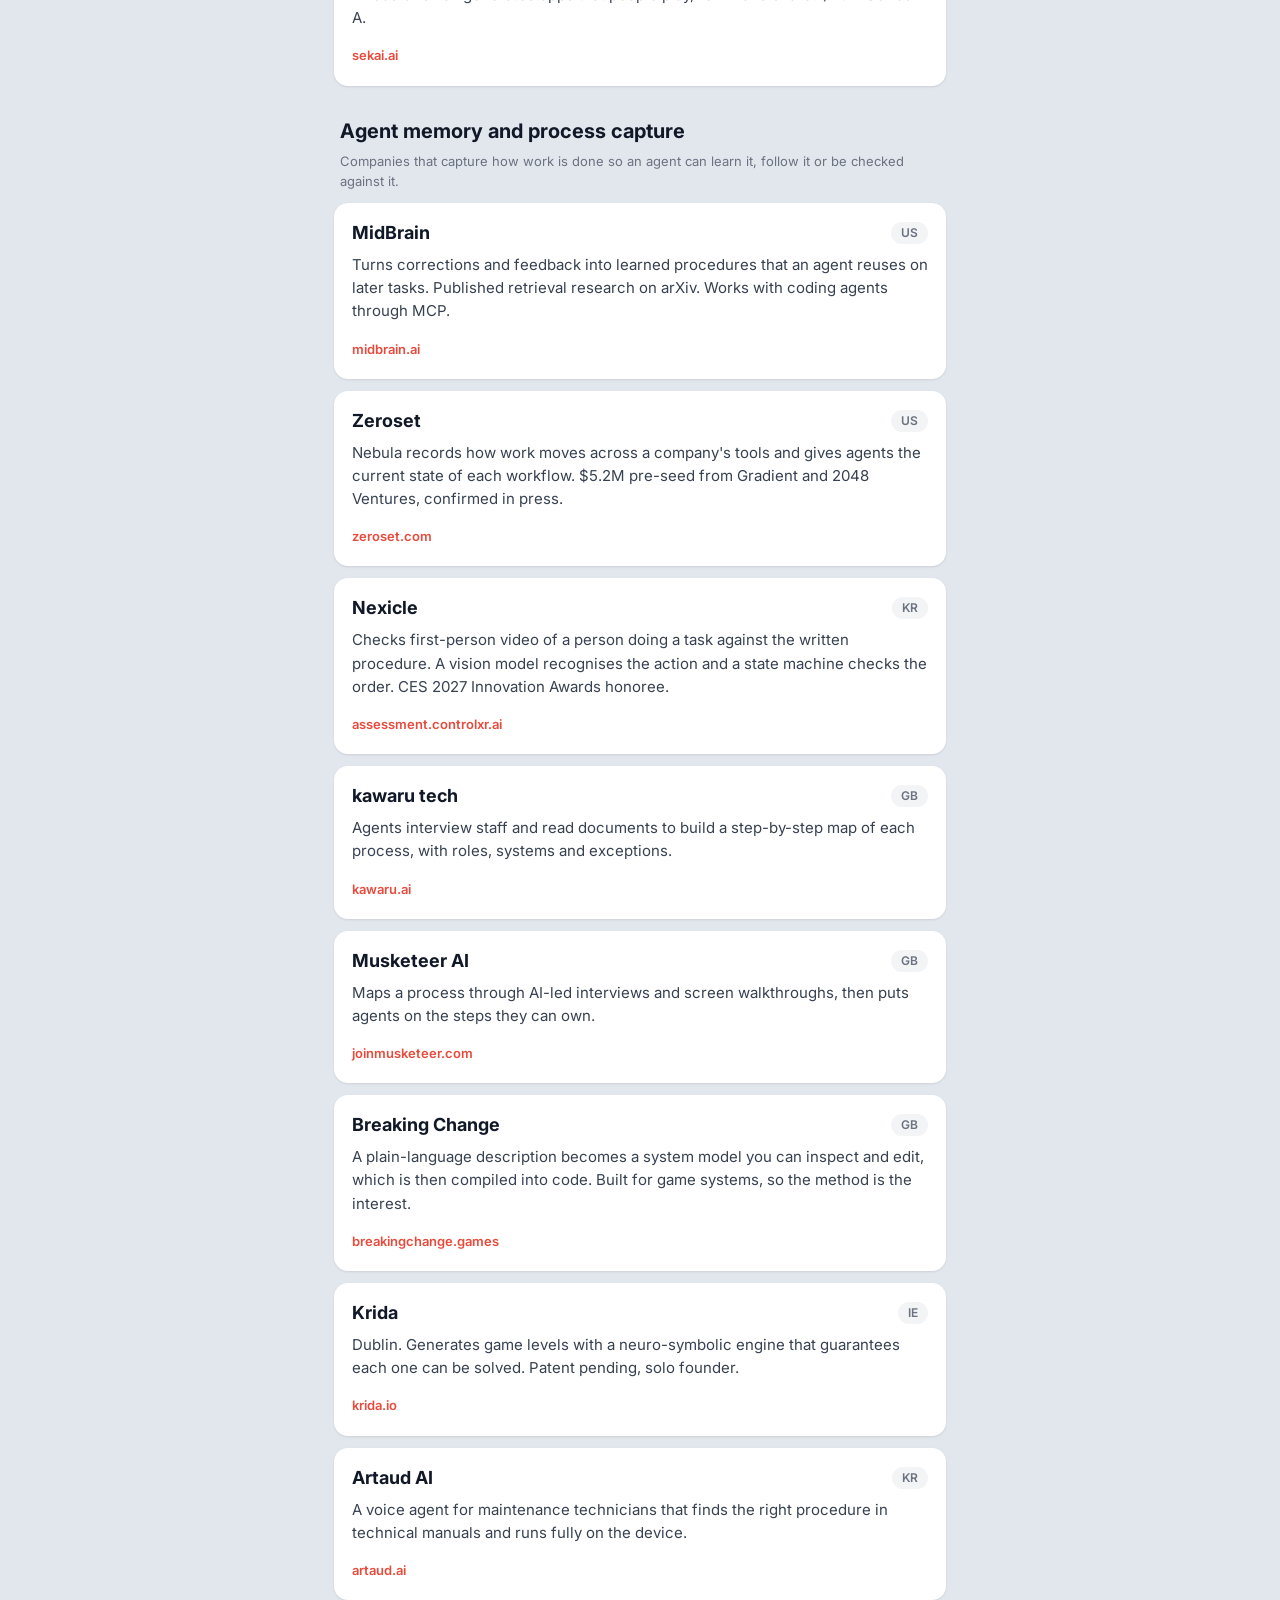
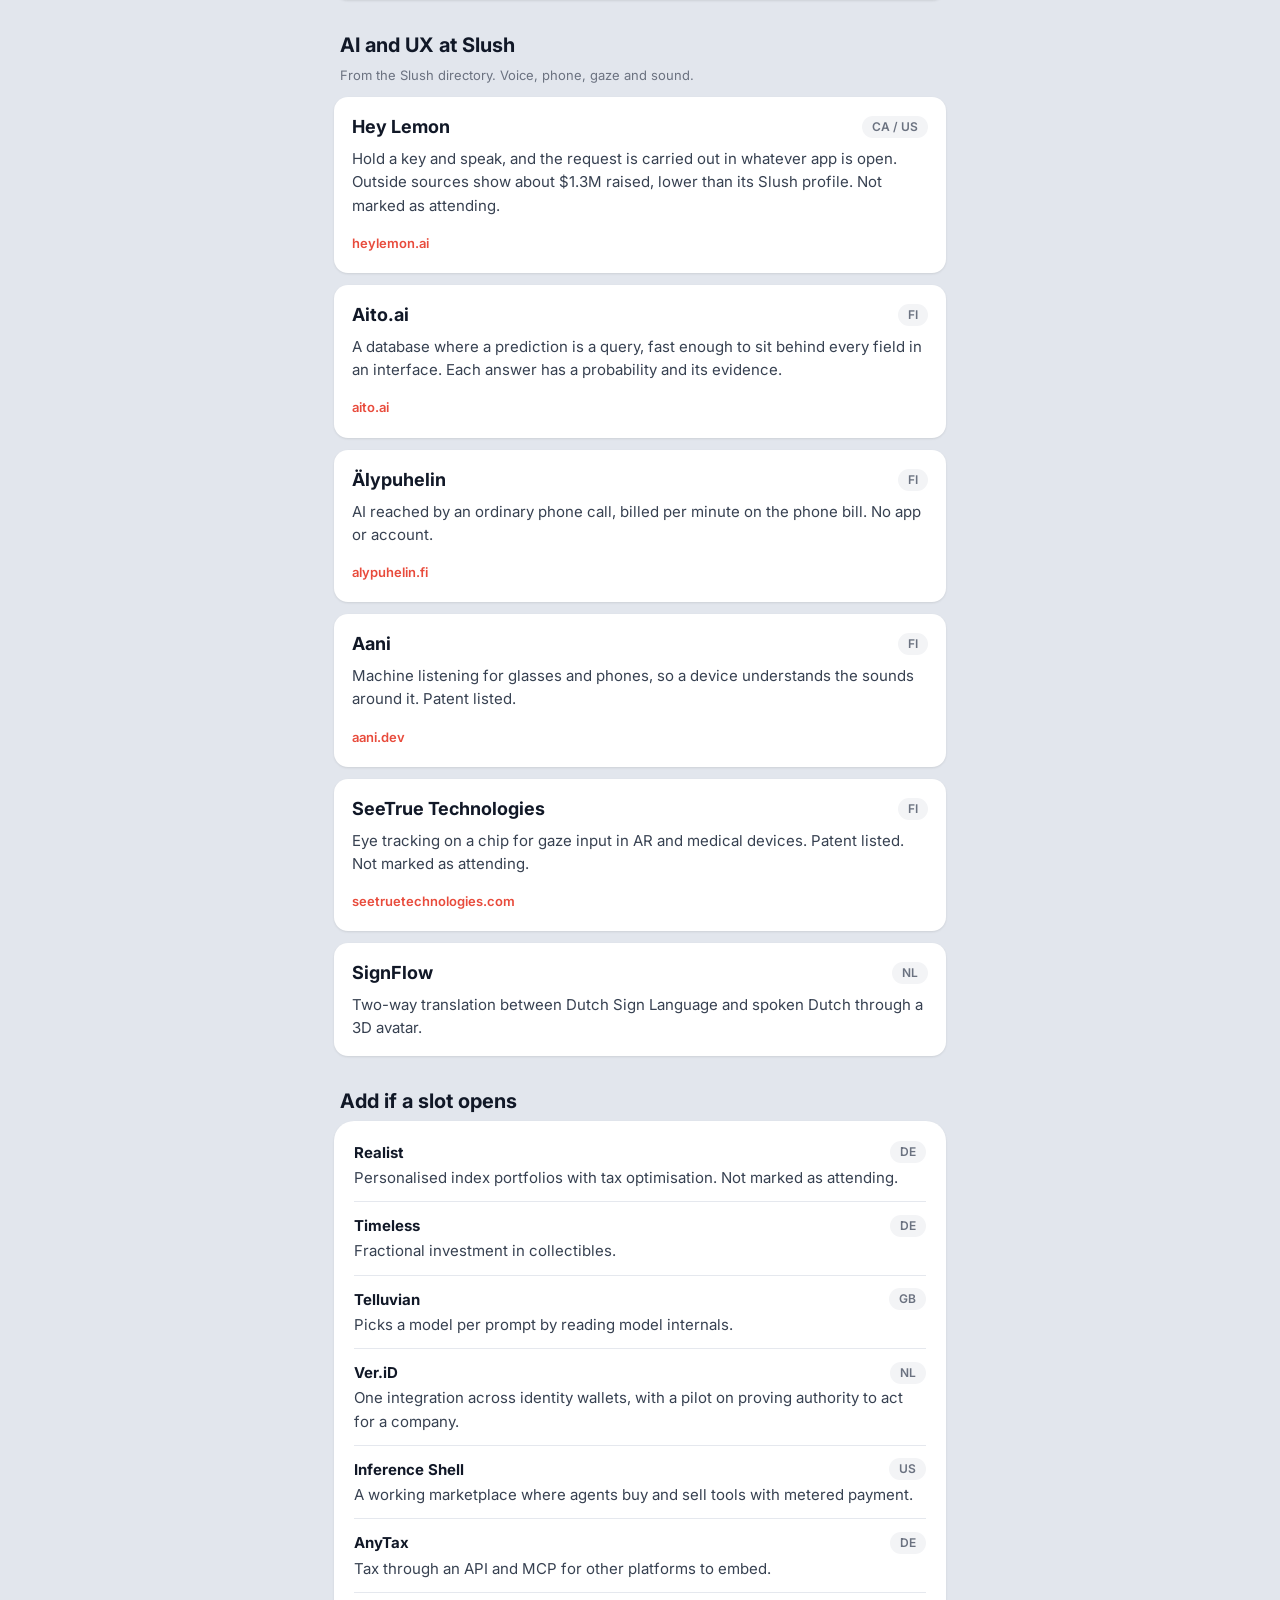
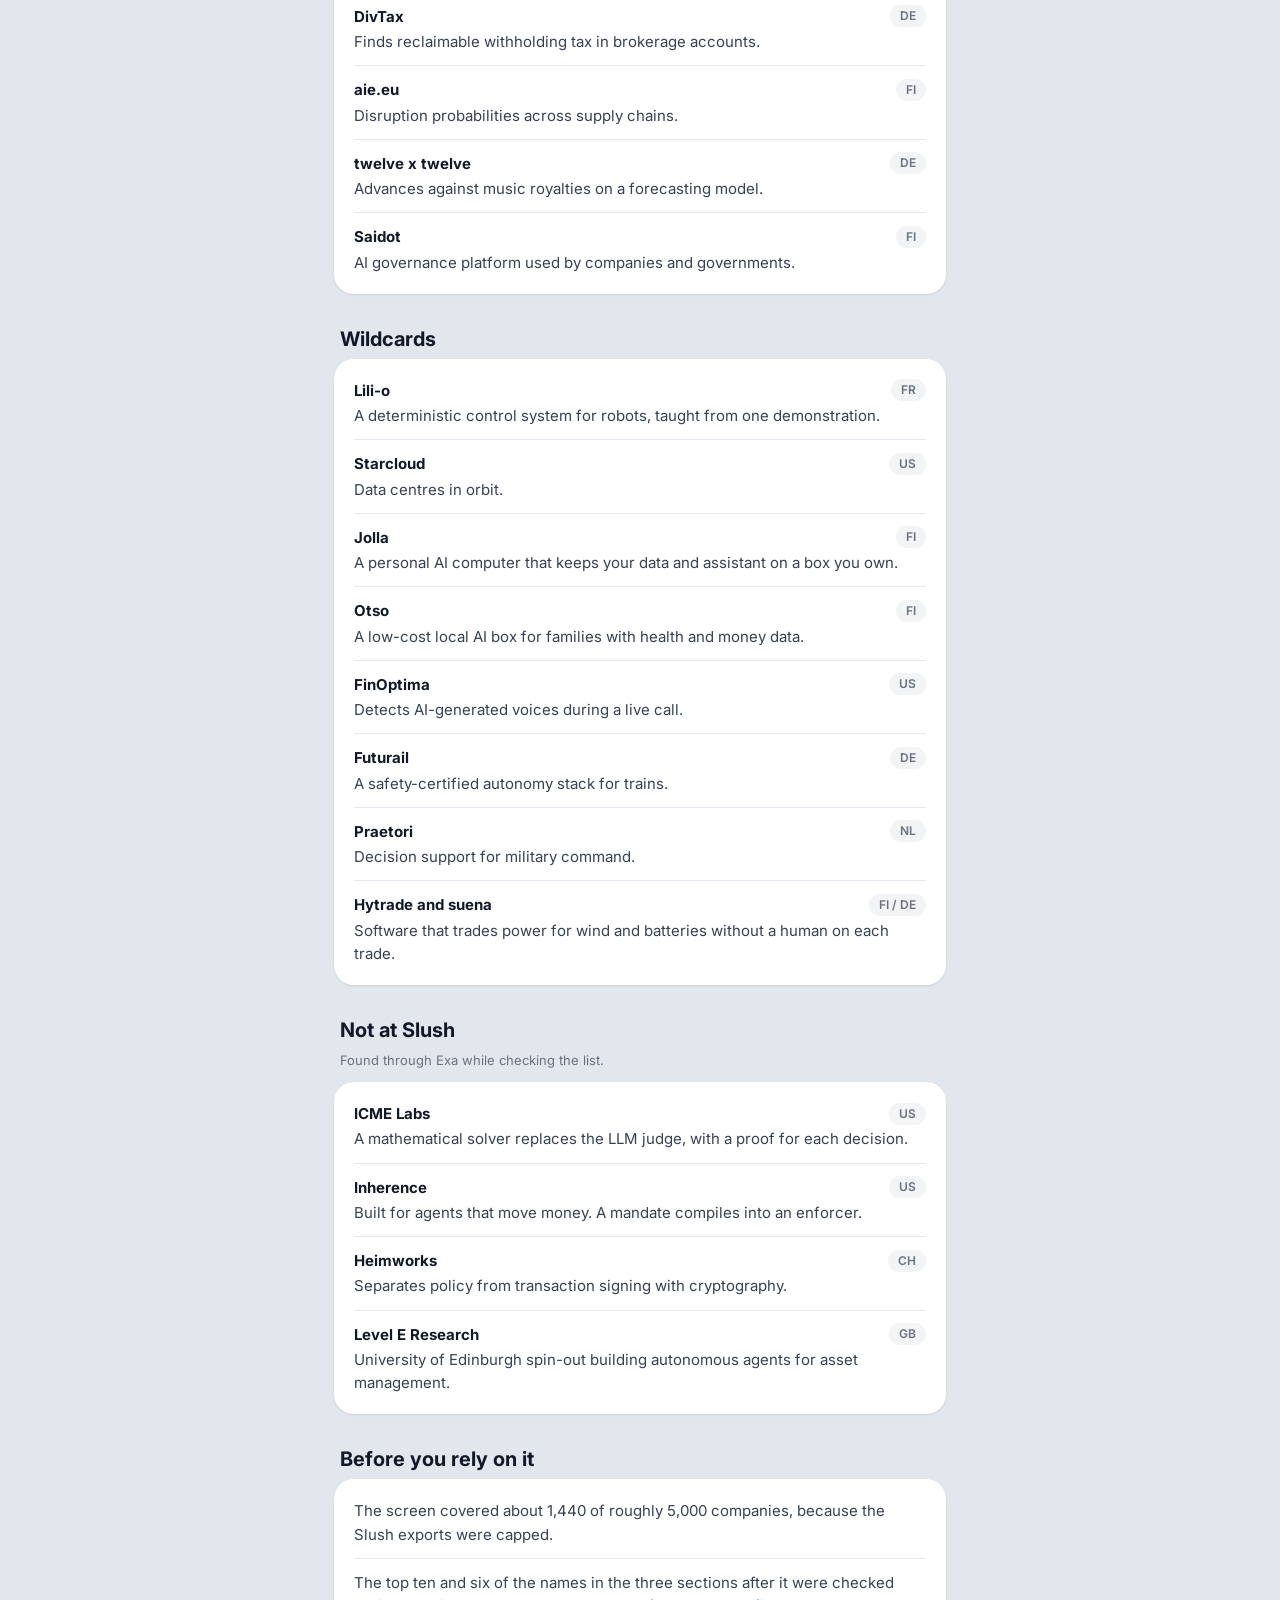
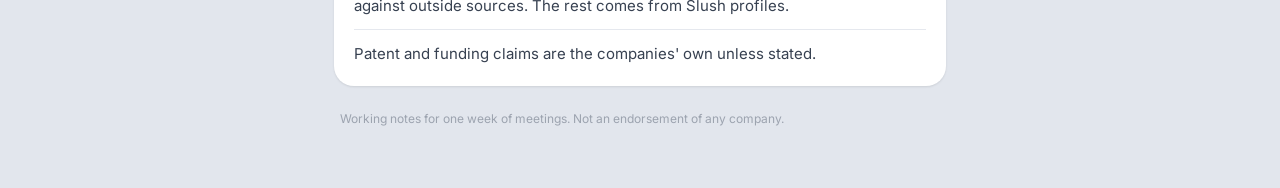
==== commit 9cb7ba96: "Shortlist: Exa-checked generated UI section, companies outside Slush, new interfaces Co-Authored-By:" ====
--- a/slush-2026/index.html
+++ b/slush-2026/index.html
@@ -27,11 +27,13 @@
 .li strong{color:var(--text-primary);font-size:15px}.li .row{margin-bottom:2px}
 footer{color:var(--text-faint);font-size:12px;margin:24px 6px 0}</style></head><body><main>
 <header><h1>Slush 2026 shortlist</h1><p class="sub">Startups worth meeting in Helsinki, screened from 1,440 Slush profiles. Updated 16 November 2026.</p></header>
-<nav><a href="calendar/" style="background:#111827;color:#fff">Calendar</a><a href="longlist/" style="background:#111827;color:#fff">Longlist</a><a href="#top">Top ten</a><a href="#gen">Generated UI</a><a href="#proc">Agent memory</a><a href="#ux">AI and UX</a><a href="#more">Next tier</a><a href="#wild">Wildcards</a><a href="#beyond">Not at Slush</a><a href="#caveats">Caveats</a></nav>
+<nav><a href="calendar/" style="background:#111827;color:#fff">Calendar</a><a href="longlist/" style="background:#111827;color:#fff">Longlist</a><a href="#top">Top ten</a><a href="#gen">Generated UI</a><a href="#edge">New interfaces</a><a href="#proc">Agent memory</a><a href="#ux">AI and UX</a><a href="#more">Next tier</a><a href="#wild">Wildcards</a><a href="#beyond">Not at Slush</a><a href="#caveats">Caveats</a></nav>
 <h2 id="top">Meet these ten</h2><p class="note">Checked against outside sources through Exa.</p><div class="card"><div class="row"><span class="num">1</span><span class="badge badge-dark">Safe AI</span></div><h3>Onteric <span class="cc">GB</span></h3><p>A rule-following symbolic layer checks every fact and decision before it is used.</p><div class="card-flat"><p><span class="lab">Why</span>Live in mortgage processing at Mojo Mortgages, with UK government Frontier AI backing.</p><p><span class="lab">Watch</span>No patent found.</p></div><a class="lnk" href="https://www.onteric.com/" target="_blank" rel="noopener">onteric.com</a></div><div class="card"><div class="row"><span class="num">2</span><span class="badge badge-dark">Safe AI</span></div><h3>Leapter <span class="cc">DE</span></h3><p>Business rules become reviewed, tested logic that runs with no AI in the live path.</p><div class="card-flat"><p><span class="lab">Why</span>The same input always gives the same approved output. €2M pre-seed confirmed.</p><p><span class="lab">Watch</span>Private beta, no patent.</p></div><a class="lnk" href="https://www.leapter.com" target="_blank" rel="noopener">leapter.com</a></div><div class="card"><div class="row"><span class="num">3</span><span class="badge badge-dark">Safe AI</span></div><h3>Gimel Technologies <span class="cc">DE</span></h3><p>Agent actions are authorised by a human-granted power of attorney.</p><div class="card-flat"><p><span class="lab">Why</span>The closest match to the agent authentication theme. CISPA support confirmed.</p><p><span class="lab">Watch</span>No customer or published patent found.</p></div><a class="lnk" href="https://gimel.io" target="_blank" rel="noopener">gimel.io</a></div><div class="card"><div class="row"><span class="num">4</span><span class="badge badge-dark">Safe AI</span></div><h3>VeriSafe <span class="cc">DE</span></h3><p>Decision policies delivered with a formal proof that they cannot break safety rules.</p><div class="card-flat"><p><span class="lab">Why</span>From the AI and Formal Methods group at Ruhr University Bochum.</p><p><span class="lab">Watch</span>A research team with a web page. Robots first, so ask whether it transfers to software agents.</p></div><a class="lnk" href="https://verisafeai.github.io/" target="_blank" rel="noopener">verisafeai.github.io</a></div><div class="card"><div class="row"><span class="num">5</span><span class="badge badge-dark">Decision technology</span></div><h3>Clock&amp;Cloud <span class="cc">FI</span></h3><p>Dated probability forecasts on geopolitics, scored when they resolve.</p><div class="card-flat"><p><span class="lab">Why</span>Built by former defence and intelligence officers. A useful comparison for decision technology.</p><p><span class="lab">Watch</span>No patent or named customer.</p></div><a class="lnk" href="https://www.clockcloud.ai/" target="_blank" rel="noopener">clockcloud.ai</a></div><div class="card"><div class="row"><span class="num">6</span><span class="badge badge-dark">Frontier AI</span></div><h3>Literal Labs <span class="cc">GB</span></h3><p>Logic-based models that can be read as rules and need no GPU.</p><div class="card-flat"><p><span class="lab">Why</span>Newcastle University spin-out with published research. £4.6M pre-seed.</p><p><span class="lab">Watch</span>Focused on edge devices, not finance.</p></div><a class="lnk" href="https://www.literal-labs.ai" target="_blank" rel="noopener">literal-labs.ai</a></div><div class="card"><div class="row"><span class="num">7</span><span class="badge badge-dark">Fintech</span></div><h3>Selma Finance <span class="cc">FI / CH</span></h3><p>A regulated digital wealth manager where conversational AI builds the plan.</p><div class="card-flat"><p><span class="lab">Why</span>Over 14,500 clients and CHF 300M managed.</p><p><span class="lab">Watch</span>A product company, not a technology supplier.</p></div><a class="lnk" href="https://www.selma.com" target="_blank" rel="noopener">selma.com</a></div><div class="card"><div class="row"><span class="num">8</span><span class="badge badge-dark">Decision technology</span></div><h3>SolverFab <span class="cc">AT</span></h3><p>AI that writes optimisation solvers a team can read and check.</p><div class="card-flat"><p><span class="lab">Why</span>University of Klagenfurt research, published at IJCAI 2026.</p><p><span class="lab">Watch</span>Very thin company footprint. Industrial use cases so far.</p></div></div><div class="card"><div class="row"><span class="num">9</span><span class="badge badge-dark">Fintech</span></div><h3>RMI Agentic <span class="cc">GB</span></h3><p>Rates an agent through adversarial testing, then insures its payment mistakes.</p><div class="card-flat"><p><span class="lab">Why</span>The rating method could transfer to agents acting on brokerage accounts.</p><p><span class="lab">Watch</span>Founded June 2026 and cover is not live yet.</p></div><a class="lnk" href="https://www.rmiagentic.com" target="_blank" rel="noopener">rmiagentic.com</a></div><div class="card"><div class="row"><span class="num">10</span><span class="badge badge-dark">Safe AI</span></div><h3>EdSSA <span class="cc">FI</span></h3><p>Each action carries its own short-lived credential, checked locally.</p><div class="card-flat"><p><span class="lab">Why</span>A fresh take on authorisation that also works offline.</p><p><span class="lab">Watch</span>Patent filing not found in public records.</p></div><a class="lnk" href="https://edssa.io" target="_blank" rel="noopener">edssa.io</a></div>
-<h2 id="gen">Interfaces generated on the fly</h2><p class="note">Products that build the interface as it is needed. Only the first two do it at runtime as the core of the product, and both were checked against outside sources. The rest generate an app or dashboard on request.</p><div class="card card-compact"><div class="row"><h3>AgentFormers</h3><span class="badge badge-default">FI</span></div><p>A University of Helsinki research-to-business project led by a professor of computer science. Its interface generates the elements a task needs on demand, on top of agents held to deterministic state machines with auditing. Funded by Business Finland to December 2026. Not a company yet, and looking for seed investors and pilot partners.</p><a class="lnk" href="https://www.agentformers.fi/" target="_blank" rel="noopener">agentformers.fi</a></div><div class="card card-compact"><div class="row"><h3>Cypien</h3><span class="badge badge-default">GB</span></div><p>Generates the interface for each visitor&#x27;s intent from a brand&#x27;s approved components and data, such as a calculator, a comparison tool or a product finder. Rules fix what it may never change, and a person approves each experience before it goes live. E-commerce only so far.</p><a class="lnk" href="https://cypien.ai" target="_blank" rel="noopener">cypien.ai</a></div><div class="card card-compact"><div class="row"><h3>Autonomous Minds</h3><span class="badge badge-default">GB</span></div><p>Dashboards and reports are created by text or voice request and edited in conversation. Not marked as attending.</p><a class="lnk" href="https://autonomousminds.ai" target="_blank" rel="noopener">autonomousminds.ai</a></div><div class="card card-compact"><div class="row"><h3>Squidler</h3><span class="badge badge-default">SE</span></div><p>When a job needs software, its agent builds and deploys a web app by itself.</p><a class="lnk" href="https://squidler.io/" target="_blank" rel="noopener">squidler.io</a></div><div class="card card-compact"><div class="row"><h3>Relevantbase</h3><span class="badge badge-default">FI</span></div><p>A coding agent builds dashboards and apps so a team can see results.</p><a class="lnk" href="https://www.relevantbase.com/" target="_blank" rel="noopener">relevantbase.com</a></div><div class="card card-compact"><div class="row"><h3>Onky.AI</h3><span class="badge badge-default">GB</span></div><p>Teams build internal apps and agents through conversation.</p><a class="lnk" href="https://onky.ai" target="_blank" rel="noopener">onky.ai</a></div><div class="card card-compact"><div class="row"><h3>ValViser</h3><span class="badge badge-default">CH</span></div><p>A report that grows a new section when you ask a follow-up question. Not marked as attending.</p><a class="lnk" href="https://valviser.ai/" target="_blank" rel="noopener">valviser.ai</a></div><div class="card card-compact"><div class="row"><h3>Triform</h3><span class="badge badge-default">SE</span></div><p>Describe a task and the automation is drawn on a canvas. Not marked as attending.</p><a class="lnk" href="https://triform.ai/" target="_blank" rel="noopener">triform.ai</a></div>
+<h2 id="gen">Interfaces generated on the fly</h2><p class="note">Products that build the interface as it is needed. All 1,440 Slush profiles were rescanned and each candidate was checked against outside sources.</p><div class="card card-compact"><div class="row"><h3>Cypien</h3><span class="badge badge-default">GB · meet</span></div><p>The clearest match in the directory. Generates a calculator, comparison tool or product finder for a visitor&#x27;s intent from a brand&#x27;s approved components and data. Rules fix what it may never change, and a person approves each experience before it goes live. E-commerce only so far.</p><a class="lnk" href="https://cypien.ai" target="_blank" rel="noopener">cypien.ai</a></div><div class="card card-compact"><div class="row"><h3>AgentFormers</h3><span class="badge badge-default">FI · meet</span></div><p>A University of Helsinki research-to-business project, funded by Business Finland to December 2026. Agents are held to state machines with auditing. Its Slush profile says the interface generates elements on demand, while its own site describes an adaptive chat interface, so ask for a demo of the generated part. Not a company yet.</p><a class="lnk" href="https://www.agentformers.fi/" target="_blank" rel="noopener">agentformers.fi</a></div><div class="card card-compact"><div class="row"><h3>Onky.AI</h3><span class="badge badge-default">GB</span></div><p>When a tool is missing, it builds the agent or app the team needs. Every build and action passes a policy engine and is logged, and it runs on open-source models. Two people.</p><a class="lnk" href="https://onky.ai" target="_blank" rel="noopener">onky.ai</a></div><div class="card card-compact"><div class="row"><h3>Autonomous Minds</h3><span class="badge badge-default">GB</span></div><p>Its product Milo is an AI data analyst that builds charts and reports on request. Ten people. Not marked as attending.</p><a class="lnk" href="https://autonomousminds.ai" target="_blank" rel="noopener">autonomousminds.ai</a></div>
+<p class="note" style="margin-top:14px">Not at Slush, found through Exa.</p><div class="card card-compact"><div class="row"><h3>Dimply</h3><span class="badge badge-default">IE</span></div><p>Dublin. The closest to financial services. A bank or wealth team writes a brief and the customer journey is built from blocks compliance has already approved. Numbers come from the firm&#x27;s own calculations, and each screen adapts to the customer in real time. 13 people.</p><a class="lnk" href="https://www.dimply.ai/platform/experience-builder" target="_blank" rel="noopener">dimply.ai</a></div><div class="card card-compact"><div class="row"><h3>CopilotKit</h3><span class="badge badge-default">US</span></div><p>Maintains AG-UI, the open protocol for how an agent drives an application&#x27;s interface, including components rendered at runtime. $27M raised in May 2026.</p><a class="lnk" href="https://www.copilotkit.ai" target="_blank" rel="noopener">copilotkit.ai</a></div><div class="card card-compact"><div class="row"><h3>Thesys</h3><span class="badge badge-default">US / IN</span></div><p>Publishes OpenUI, an open standard for generated interfaces, and OUI-1, a small open-weights model built only to generate UI that can run locally. $4M seed.</p><a class="lnk" href="https://thesys.dev/" target="_blank" rel="noopener">thesys.dev</a></div><div class="card card-compact"><div class="row"><h3>Monogram</h3><span class="badge badge-default">US</span></div><p>A consumer app that answers every question with a generated interface. $40M seed in June 2026.</p><a class="lnk" href="https://www.monogram.ai/blog/introducing-monogram" target="_blank" rel="noopener">monogram.ai</a></div><div class="card card-compact"><div class="row"><h3>Interfaces for Humans</h3><span class="badge badge-default">Base not confirmed</span></div><p>An open lab that tests each generated screen in a real browser before a person sees it, and pauses actions before they take effect.</p><a class="lnk" href="https://www.interfacesforhuman.com/" target="_blank" rel="noopener">interfacesforhuman.com</a></div><div class="card card-compact"><div class="row"><h3>Genuix</h3><span class="badge badge-default">ES</span></div><p>Turns a chat into a purpose-built app, with part of the model running locally. Two people.</p><a class="lnk" href="https://genuix.ai/" target="_blank" rel="noopener">genuix.ai</a></div>
+<h2 id="edge">New ways to work with AI</h2><p class="note">Companies pushing the boundary between people and AI. Found through Exa, none at Slush. Details come from the companies themselves.</p><div class="card card-compact"><div class="row"><h3>Denker</h3><span class="badge badge-default">Base not confirmed</span></div><p>You point, draw or talk on your screen and agents act on what you marked, across your apps.</p><a class="lnk" href="https://www.denker.ai/" target="_blank" rel="noopener">denker.ai</a></div><div class="card card-compact"><div class="row"><h3>Aina</h3><span class="badge badge-default">US / IN</span></div><p>Hardware for the AI era from a former interaction lab. Shipped a context-aware keypad for Mac. $5.5M raised.</p></div><div class="card card-compact"><div class="row"><h3>Ambient Interfaces</h3><span class="badge badge-default">US</span></div><p>A research company building interaction patterns for supervising many agents, such as a live view of what an agent assumes and checkpoints that adjust its autonomy.</p><a class="lnk" href="https://ambientinterfaces.com/" target="_blank" rel="noopener">ambientinterfaces.com</a></div><div class="card card-compact"><div class="row"><h3>Morph</h3><span class="badge badge-default">NL / AE</span></div><p>A browser extension that rebuilds any website&#x27;s interface from one sentence. Three people, still building.</p></div><div class="card card-compact"><div class="row"><h3>The New Computer</h3><span class="badge badge-default">One-person project</span></div><p>Replaces the chat thread with a generated canvas per prompt, and a voice mode that operates the controls for you.</p><a class="lnk" href="https://thenew.computer/blog/v1-launch" target="_blank" rel="noopener">thenew.computer</a></div><div class="card card-compact"><div class="row"><h3>Sekai</h3><span class="badge badge-default">US</span></div><p>A feed of small generated apps that people play, remix and share. $26M Series A.</p><a class="lnk" href="https://sekai.ai/" target="_blank" rel="noopener">sekai.ai</a></div>
 <h2 id="proc">Agent memory and process capture</h2><p class="note">Companies that capture how work is done so an agent can learn it, follow it or be checked against it.</p><div class="card card-compact"><div class="row"><h3>MidBrain</h3><span class="badge badge-default">US</span></div><p>Turns corrections and feedback into learned procedures that an agent reuses on later tasks. Published retrieval research on arXiv. Works with coding agents through MCP.</p><a class="lnk" href="https://www.midbrain.ai/" target="_blank" rel="noopener">midbrain.ai</a></div><div class="card card-compact"><div class="row"><h3>Zeroset</h3><span class="badge badge-default">US</span></div><p>Nebula records how work moves across a company&#x27;s tools and gives agents the current state of each workflow. $5.2M pre-seed from Gradient and 2048 Ventures, confirmed in press.</p><a class="lnk" href="https://zeroset.com/" target="_blank" rel="noopener">zeroset.com</a></div><div class="card card-compact"><div class="row"><h3>Nexicle</h3><span class="badge badge-default">KR</span></div><p>Checks first-person video of a person doing a task against the written procedure. A vision model recognises the action and a state machine checks the order. CES 2027 Innovation Awards honoree.</p><a class="lnk" href="https://assessment.controlxr.ai/" target="_blank" rel="noopener">assessment.controlxr.ai</a></div><div class="card card-compact"><div class="row"><h3>kawaru tech</h3><span class="badge badge-default">GB</span></div><p>Agents interview staff and read documents to build a step-by-step map of each process, with roles, systems and exceptions.</p><a class="lnk" href="https://kawaru.ai" target="_blank" rel="noopener">kawaru.ai</a></div><div class="card card-compact"><div class="row"><h3>Musketeer AI</h3><span class="badge badge-default">GB</span></div><p>Maps a process through AI-led interviews and screen walkthroughs, then puts agents on the steps they can own.</p><a class="lnk" href="https://www.joinmusketeer.com" target="_blank" rel="noopener">joinmusketeer.com</a></div><div class="card card-compact"><div class="row"><h3>Breaking Change</h3><span class="badge badge-default">GB</span></div><p>A plain-language description becomes a system model you can inspect and edit, which is then compiled into code. Built for game systems, so the method is the interest.</p><a class="lnk" href="https://www.breakingchange.games" target="_blank" rel="noopener">breakingchange.games</a></div><div class="card card-compact"><div class="row"><h3>Krida</h3><span class="badge badge-default">IE</span></div><p>Dublin. Generates game levels with a neuro-symbolic engine that guarantees each one can be solved. Patent pending, solo founder.</p><a class="lnk" href="https://krida.io/" target="_blank" rel="noopener">krida.io</a></div><div class="card card-compact"><div class="row"><h3>Artaud AI</h3><span class="badge badge-default">KR</span></div><p>A voice agent for maintenance technicians that finds the right procedure in technical manuals and runs fully on the device.</p><a class="lnk" href="https://artaud.ai" target="_blank" rel="noopener">artaud.ai</a></div>
-<h2 id="ux">AI and UX</h2><p class="note">New ways for a person to work with AI. Screen, voice, phone, gaze and sound.</p><div class="card card-compact"><div class="row"><h3>Hey Lemon</h3><span class="badge badge-default">CA / US</span></div><p>Hold a key and speak, and the request is carried out in whatever app is open. Outside sources show about $1.3M raised, lower than its Slush profile. Not marked as attending.</p><a class="lnk" href="https://www.heylemon.ai/" target="_blank" rel="noopener">heylemon.ai</a></div><div class="card card-compact"><div class="row"><h3>Aito.ai</h3><span class="badge badge-default">FI</span></div><p>A database where a prediction is a query, fast enough to sit behind every field in an interface. Each answer has a probability and its evidence.</p><a class="lnk" href="https://aito.ai" target="_blank" rel="noopener">aito.ai</a></div><div class="card card-compact"><div class="row"><h3>Älypuhelin</h3><span class="badge badge-default">FI</span></div><p>AI reached by an ordinary phone call, billed per minute on the phone bill. No app or account.</p><a class="lnk" href="https://alypuhelin.fi/" target="_blank" rel="noopener">alypuhelin.fi</a></div><div class="card card-compact"><div class="row"><h3>Aani</h3><span class="badge badge-default">FI</span></div><p>Machine listening for glasses and phones, so a device understands the sounds around it. Patent listed.</p><a class="lnk" href="https://www.aani.dev/intrusion" target="_blank" rel="noopener">aani.dev</a></div><div class="card card-compact"><div class="row"><h3>SeeTrue Technologies</h3><span class="badge badge-default">FI</span></div><p>Eye tracking on a chip for gaze input in AR and medical devices. Patent listed. Not marked as attending.</p><a class="lnk" href="https://www.seetruetechnologies.com/" target="_blank" rel="noopener">seetruetechnologies.com</a></div><div class="card card-compact"><div class="row"><h3>SignFlow</h3><span class="badge badge-default">NL</span></div><p>Two-way translation between Dutch Sign Language and spoken Dutch through a 3D avatar.</p></div>
+<h2 id="ux">AI and UX at Slush</h2><p class="note">From the Slush directory. Voice, phone, gaze and sound.</p><div class="card card-compact"><div class="row"><h3>Hey Lemon</h3><span class="badge badge-default">CA / US</span></div><p>Hold a key and speak, and the request is carried out in whatever app is open. Outside sources show about $1.3M raised, lower than its Slush profile. Not marked as attending.</p><a class="lnk" href="https://www.heylemon.ai/" target="_blank" rel="noopener">heylemon.ai</a></div><div class="card card-compact"><div class="row"><h3>Aito.ai</h3><span class="badge badge-default">FI</span></div><p>A database where a prediction is a query, fast enough to sit behind every field in an interface. Each answer has a probability and its evidence.</p><a class="lnk" href="https://aito.ai" target="_blank" rel="noopener">aito.ai</a></div><div class="card card-compact"><div class="row"><h3>Älypuhelin</h3><span class="badge badge-default">FI</span></div><p>AI reached by an ordinary phone call, billed per minute on the phone bill. No app or account.</p><a class="lnk" href="https://alypuhelin.fi/" target="_blank" rel="noopener">alypuhelin.fi</a></div><div class="card card-compact"><div class="row"><h3>Aani</h3><span class="badge badge-default">FI</span></div><p>Machine listening for glasses and phones, so a device understands the sounds around it. Patent listed.</p><a class="lnk" href="https://www.aani.dev/intrusion" target="_blank" rel="noopener">aani.dev</a></div><div class="card card-compact"><div class="row"><h3>SeeTrue Technologies</h3><span class="badge badge-default">FI</span></div><p>Eye tracking on a chip for gaze input in AR and medical devices. Patent listed. Not marked as attending.</p><a class="lnk" href="https://www.seetruetechnologies.com/" target="_blank" rel="noopener">seetruetechnologies.com</a></div><div class="card card-compact"><div class="row"><h3>SignFlow</h3><span class="badge badge-default">NL</span></div><p>Two-way translation between Dutch Sign Language and spoken Dutch through a 3D avatar.</p></div>
 <h2 id="more">Add if a slot opens</h2><div class="card"><div class="li"><div class="row"><strong>Realist</strong><span class="badge badge-default">DE</span></div><p>Personalised index portfolios with tax optimisation. Not marked as attending.</p></div><div class="li"><div class="row"><strong>Timeless</strong><span class="badge badge-default">DE</span></div><p>Fractional investment in collectibles.</p></div><div class="li"><div class="row"><strong>Telluvian</strong><span class="badge badge-default">GB</span></div><p>Picks a model per prompt by reading model internals.</p></div><div class="li"><div class="row"><strong>Ver.iD</strong><span class="badge badge-default">NL</span></div><p>One integration across identity wallets, with a pilot on proving authority to act for a company.</p></div><div class="li"><div class="row"><strong>Inference Shell</strong><span class="badge badge-default">US</span></div><p>A working marketplace where agents buy and sell tools with metered payment.</p></div><div class="li"><div class="row"><strong>AnyTax</strong><span class="badge badge-default">DE</span></div><p>Tax through an API and MCP for other platforms to embed.</p></div><div class="li"><div class="row"><strong>DivTax</strong><span class="badge badge-default">DE</span></div><p>Finds reclaimable withholding tax in brokerage accounts.</p></div><div class="li"><div class="row"><strong>aie.eu</strong><span class="badge badge-default">FI</span></div><p>Disruption probabilities across supply chains.</p></div><div class="li"><div class="row"><strong>twelve x twelve</strong><span class="badge badge-default">DE</span></div><p>Advances against music royalties on a forecasting model.</p></div><div class="li"><div class="row"><strong>Saidot</strong><span class="badge badge-default">FI</span></div><p>AI governance platform used by companies and governments.</p></div></div>
 <h2 id="wild">Wildcards</h2><div class="card"><div class="li"><div class="row"><strong>Lili-o</strong><span class="badge badge-default">FR</span></div><p>A deterministic control system for robots, taught from one demonstration.</p></div><div class="li"><div class="row"><strong>Starcloud</strong><span class="badge badge-default">US</span></div><p>Data centres in orbit.</p></div><div class="li"><div class="row"><strong>Jolla</strong><span class="badge badge-default">FI</span></div><p>A personal AI computer that keeps your data and assistant on a box you own.</p></div><div class="li"><div class="row"><strong>Otso</strong><span class="badge badge-default">FI</span></div><p>A low-cost local AI box for families with health and money data.</p></div><div class="li"><div class="row"><strong>FinOptima</strong><span class="badge badge-default">US</span></div><p>Detects AI-generated voices during a live call.</p></div><div class="li"><div class="row"><strong>Futurail</strong><span class="badge badge-default">DE</span></div><p>A safety-certified autonomy stack for trains.</p></div><div class="li"><div class="row"><strong>Praetori</strong><span class="badge badge-default">NL</span></div><p>Decision support for military command.</p></div><div class="li"><div class="row"><strong>Hytrade and suena</strong><span class="badge badge-default">FI / DE</span></div><p>Software that trades power for wind and batteries without a human on each trade.</p></div></div>
 <h2 id="beyond">Not at Slush</h2><p class="note">Found through Exa while checking the list.</p><div class="card"><div class="li"><div class="row"><strong>ICME Labs</strong><span class="badge badge-default">US</span></div><p>A mathematical solver replaces the LLM judge, with a proof for each decision.</p></div><div class="li"><div class="row"><strong>Inherence</strong><span class="badge badge-default">US</span></div><p>Built for agents that move money. A mandate compiles into an enforcer.</p></div><div class="li"><div class="row"><strong>Heimworks</strong><span class="badge badge-default">CH</span></div><p>Separates policy from transaction signing with cryptography.</p></div><div class="li"><div class="row"><strong>Level E Research</strong><span class="badge badge-default">GB</span></div><p>University of Edinburgh spin-out building autonomous agents for asset management.</p></div></div>
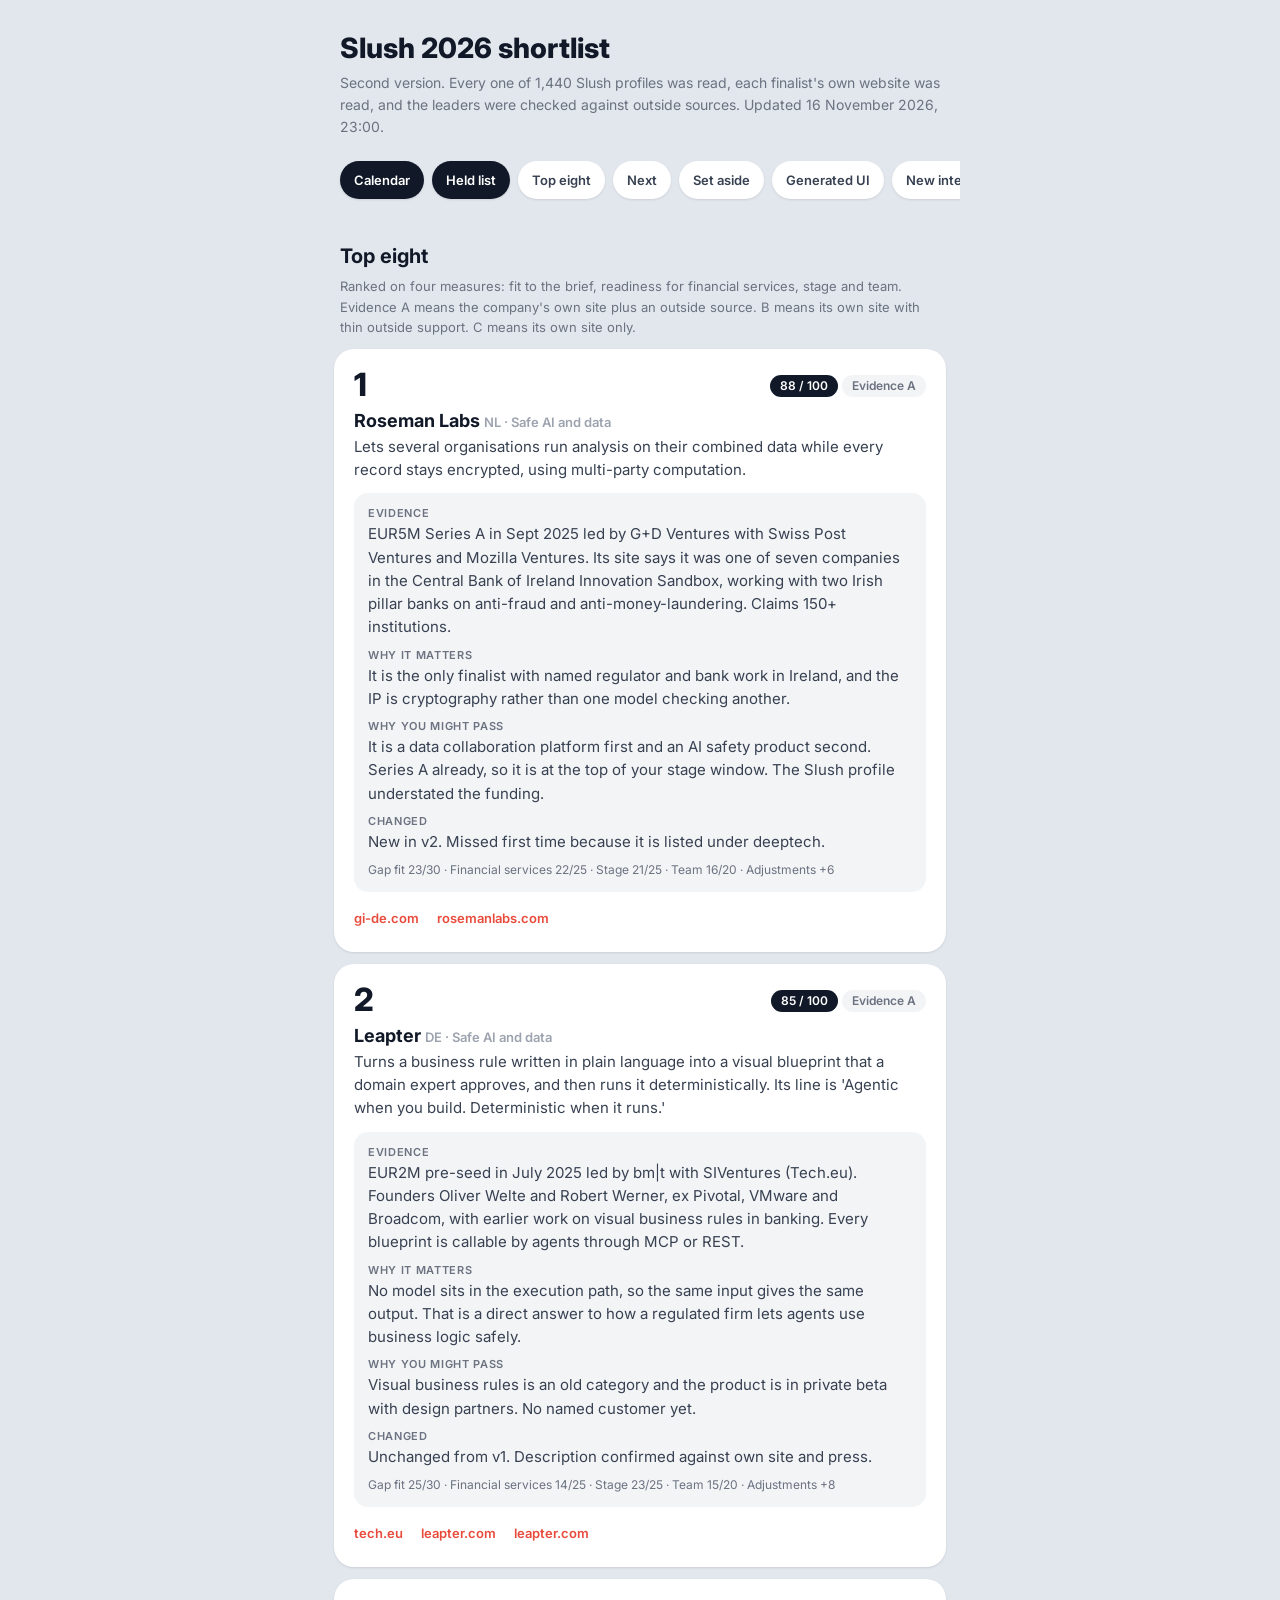
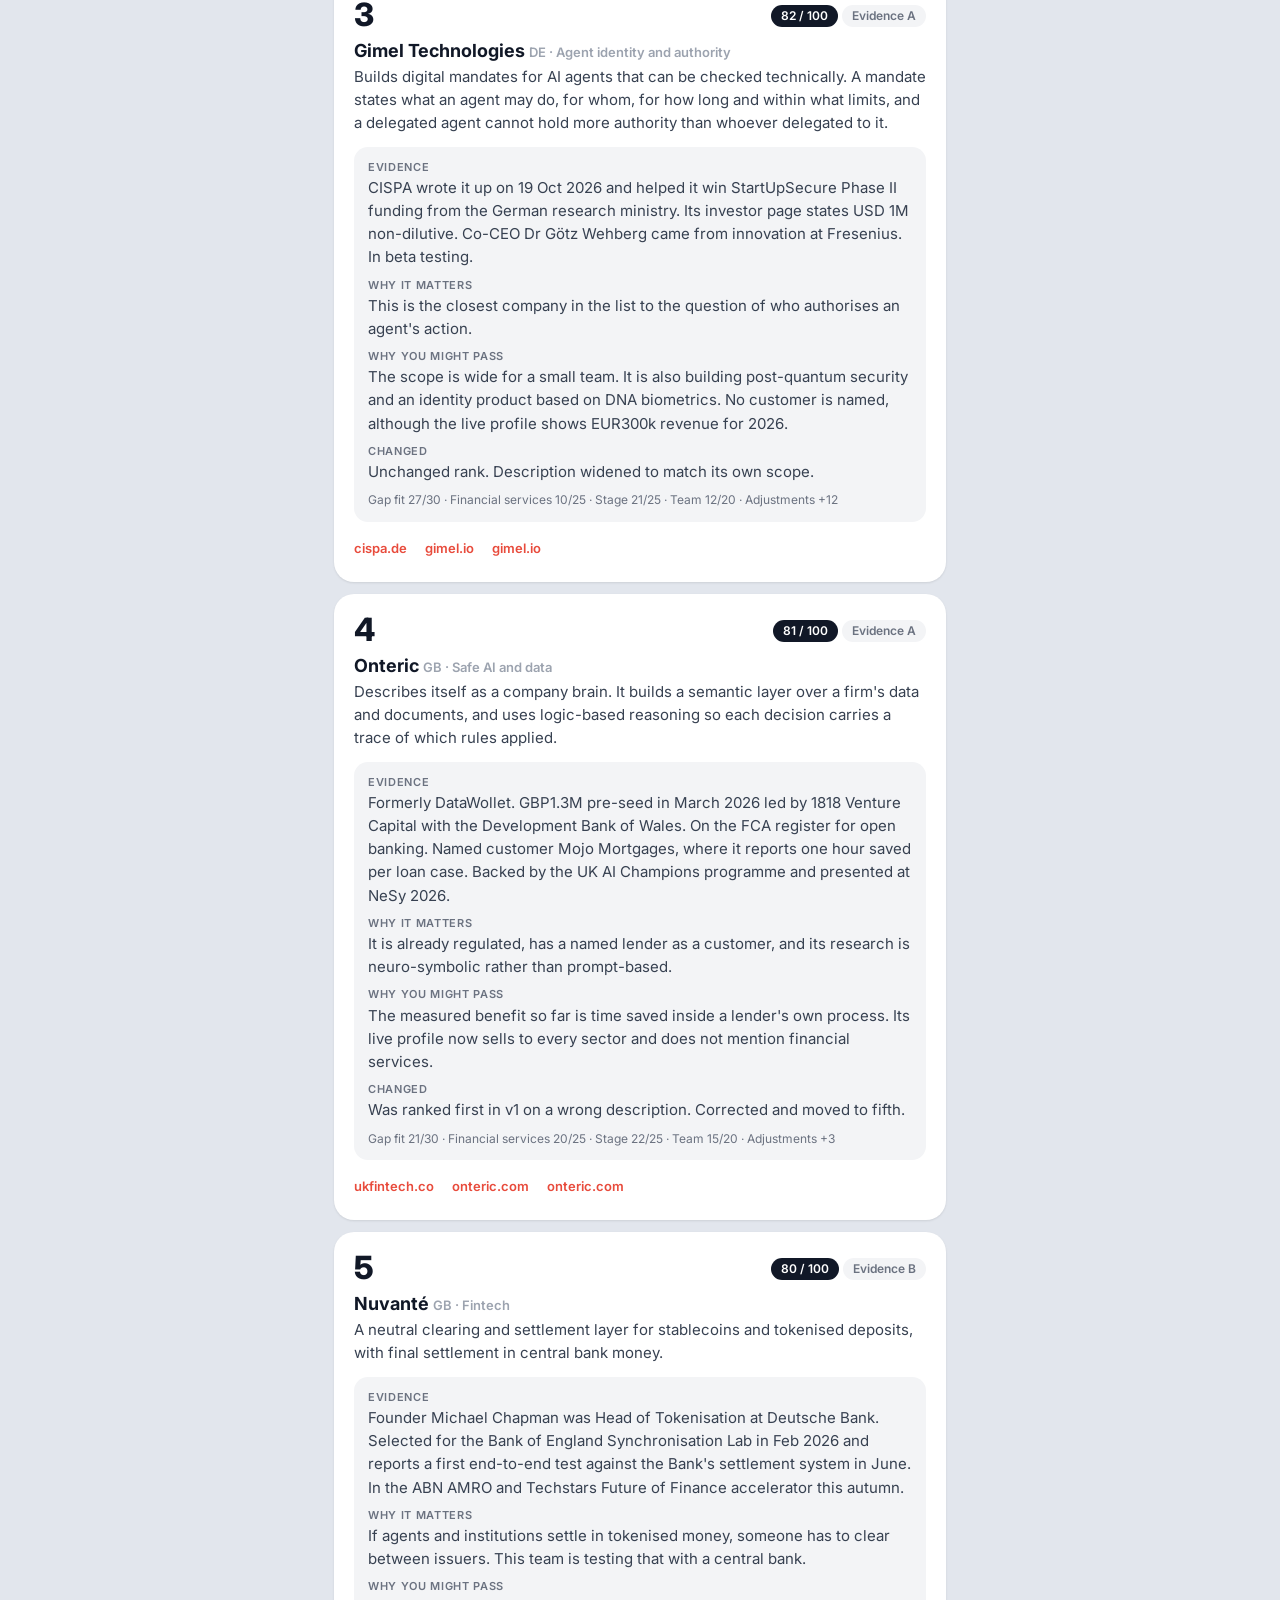
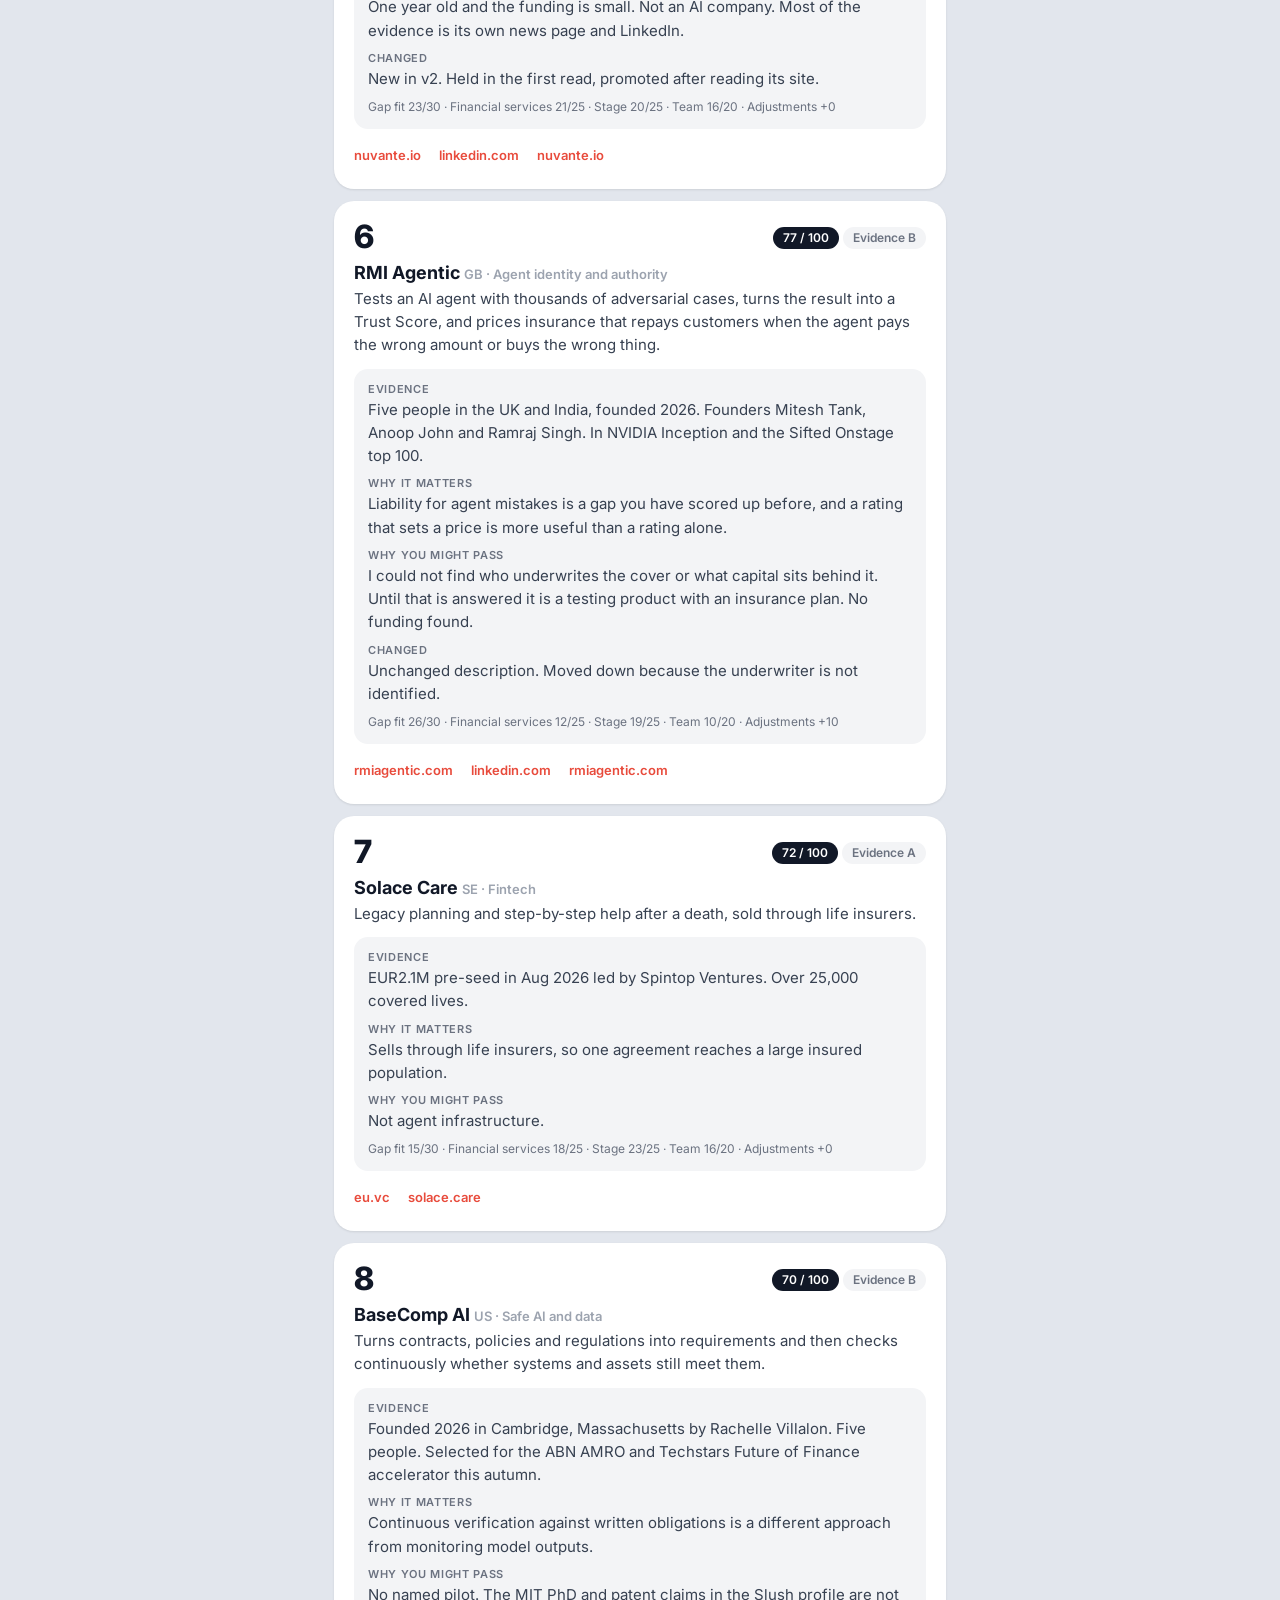
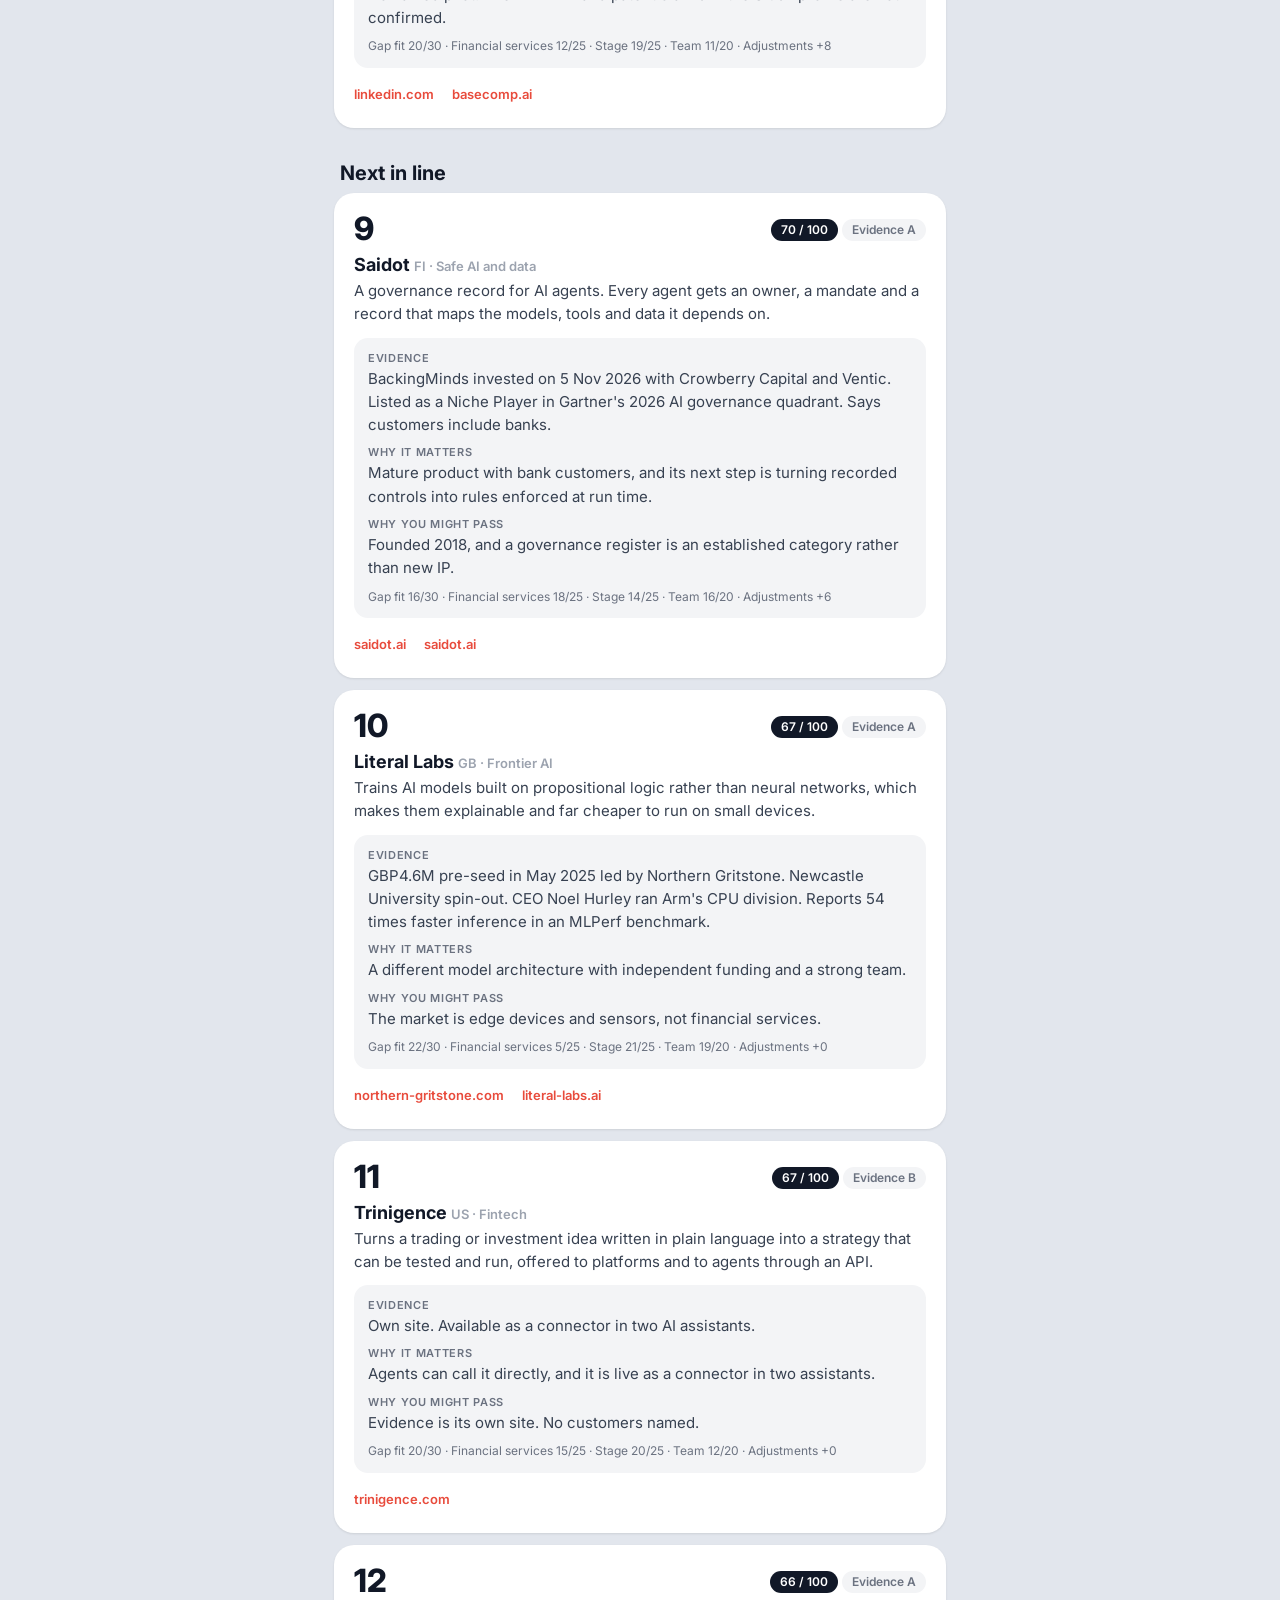
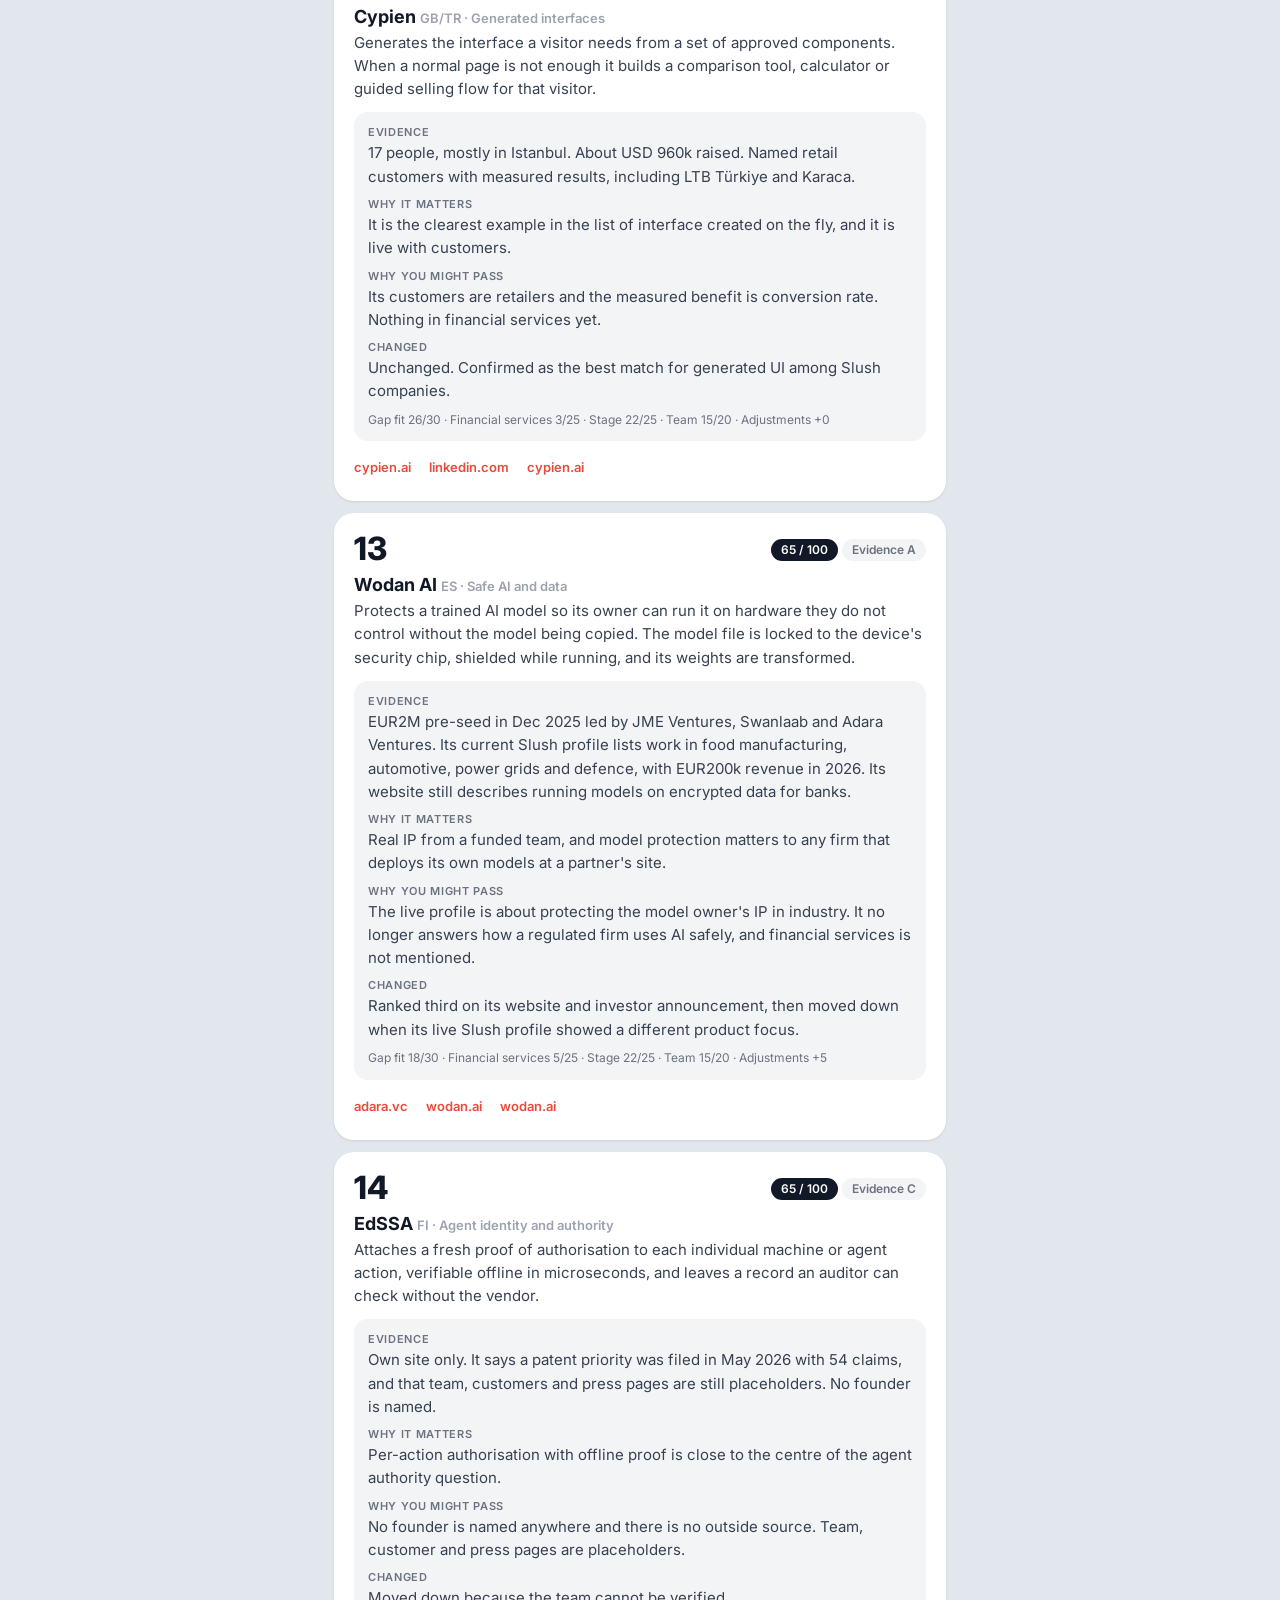
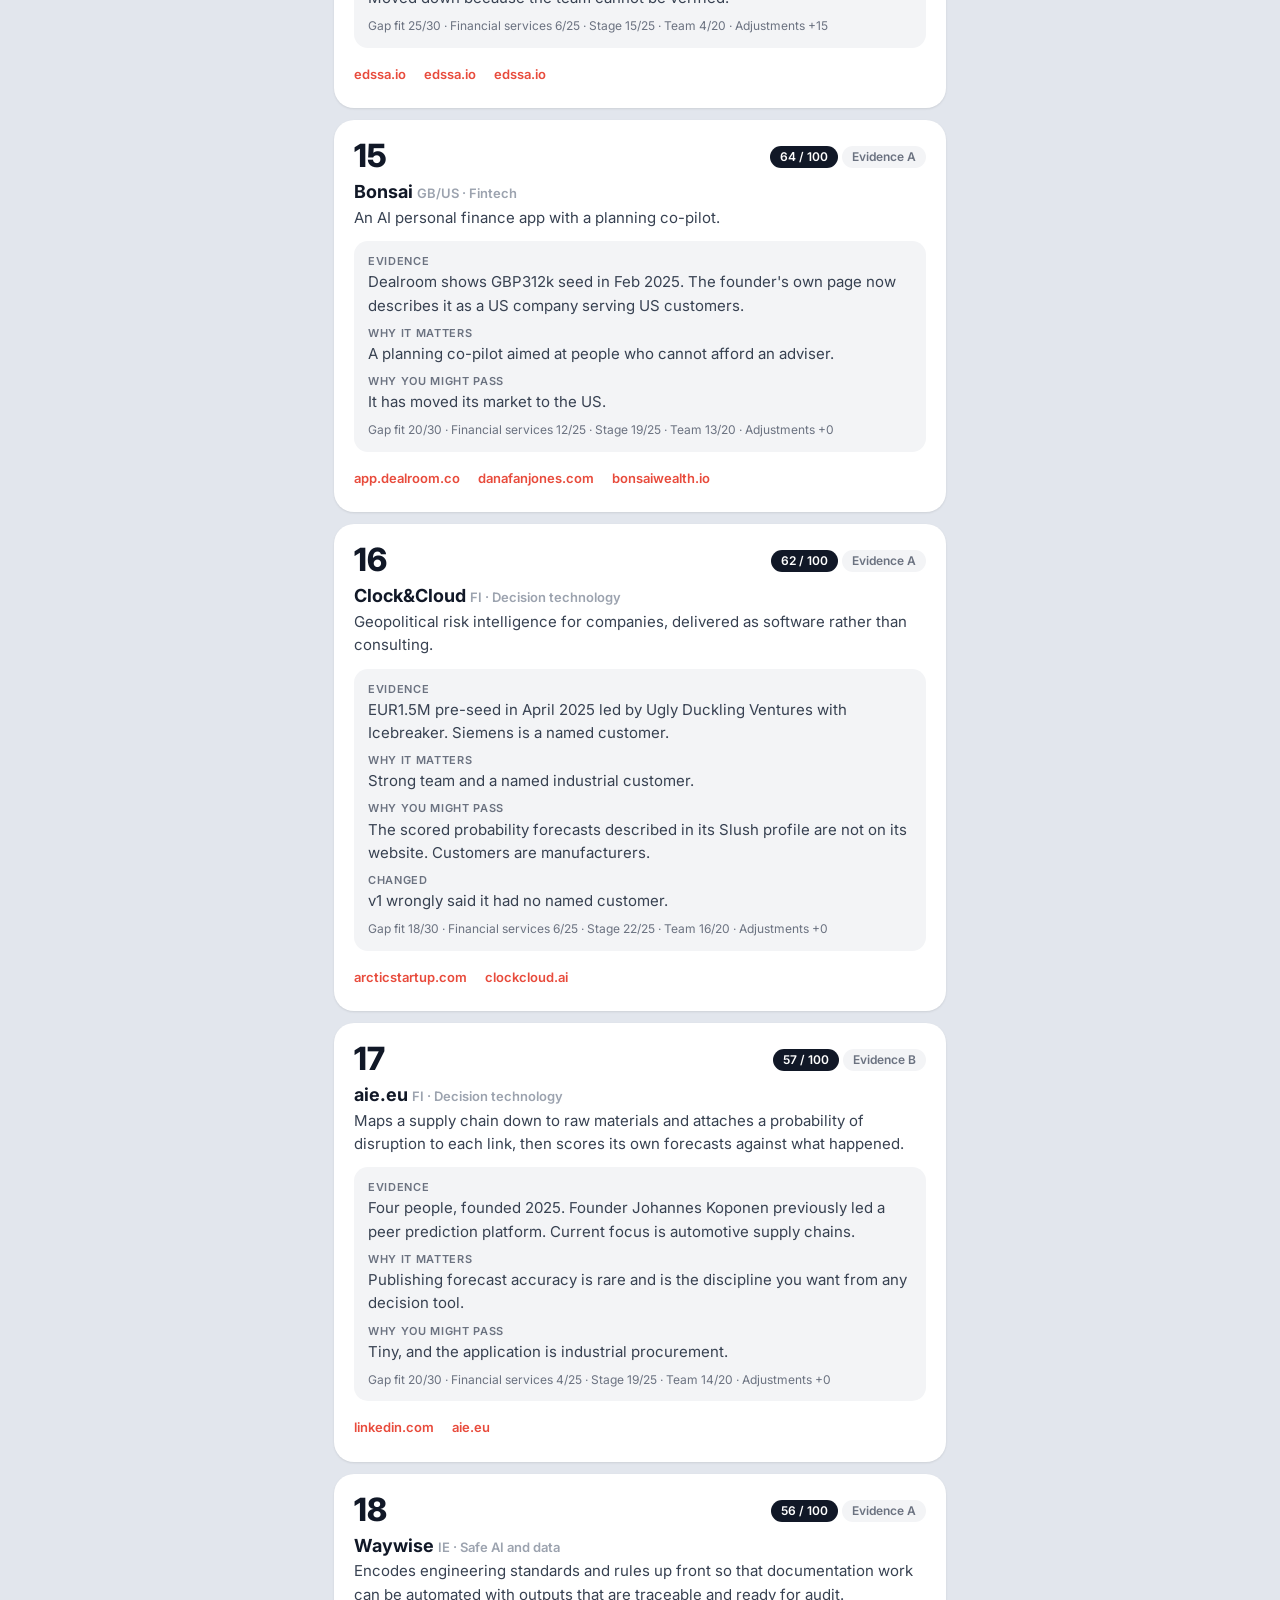
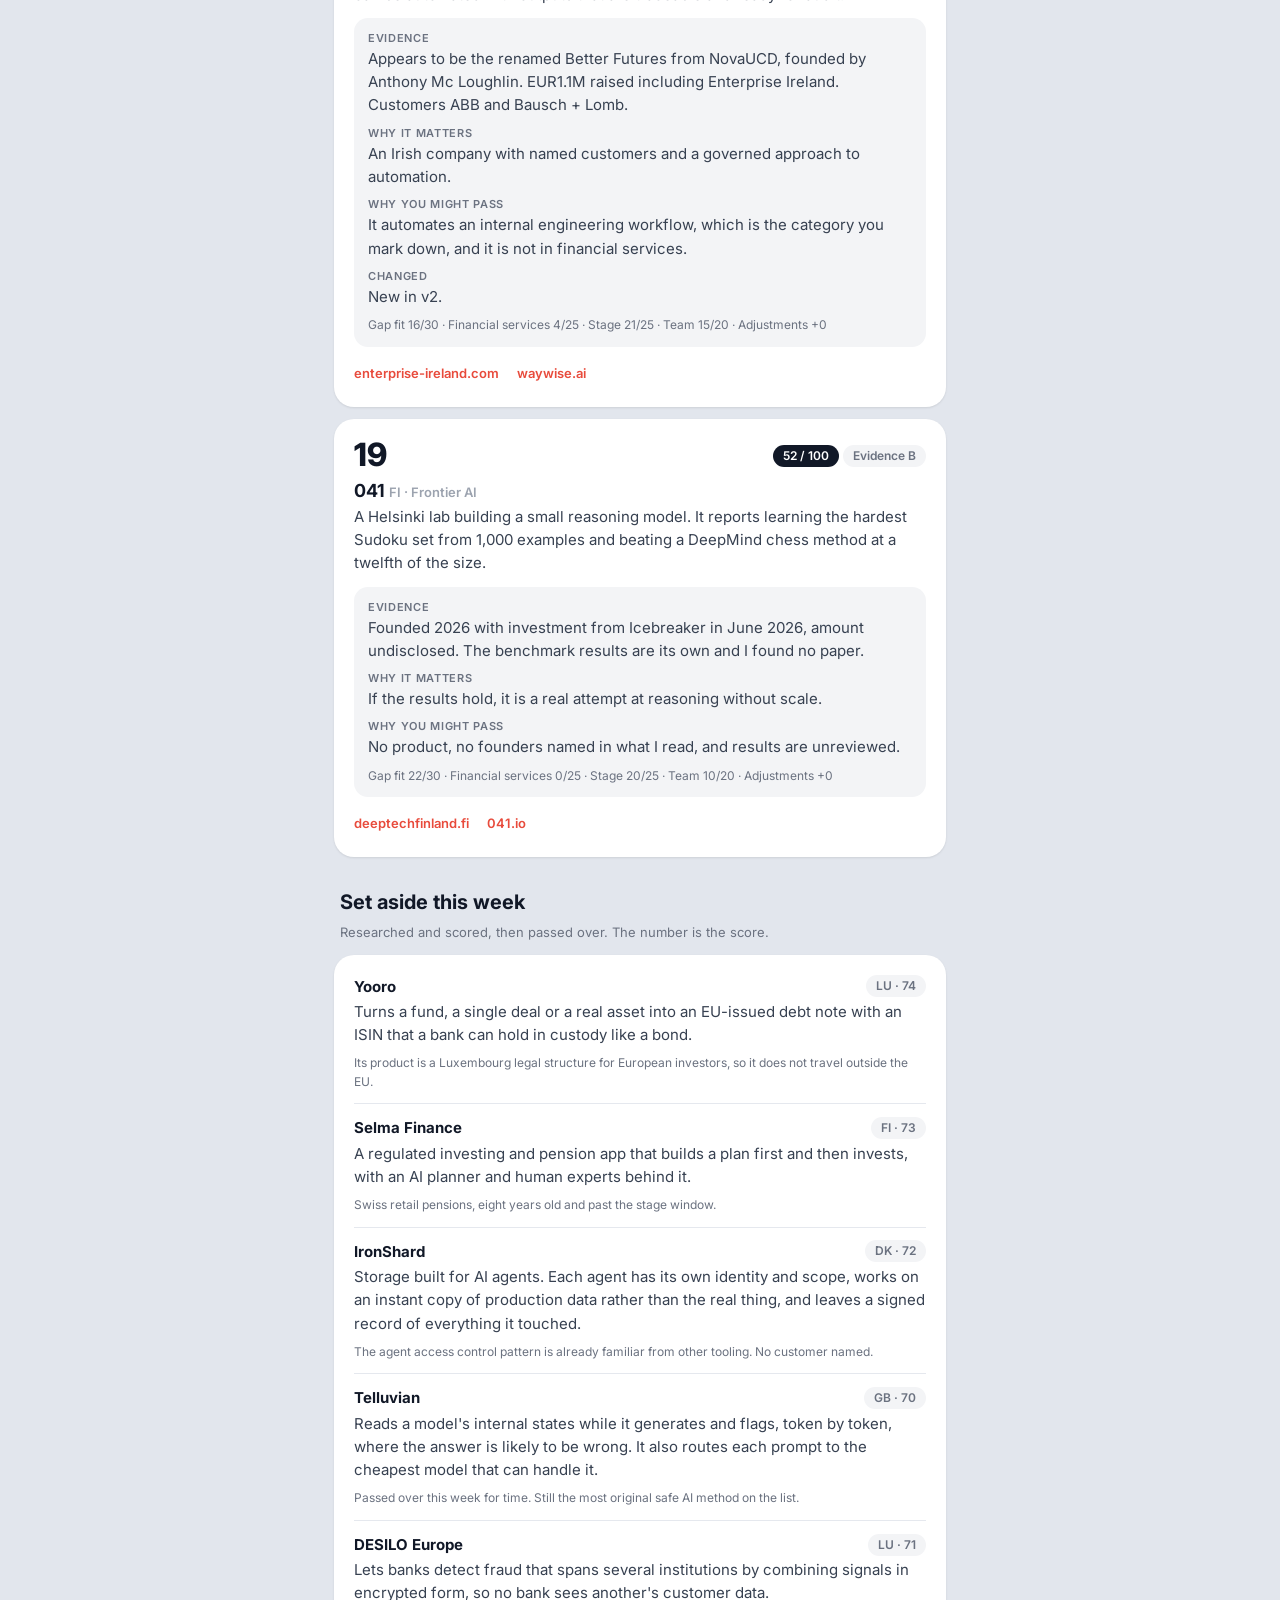
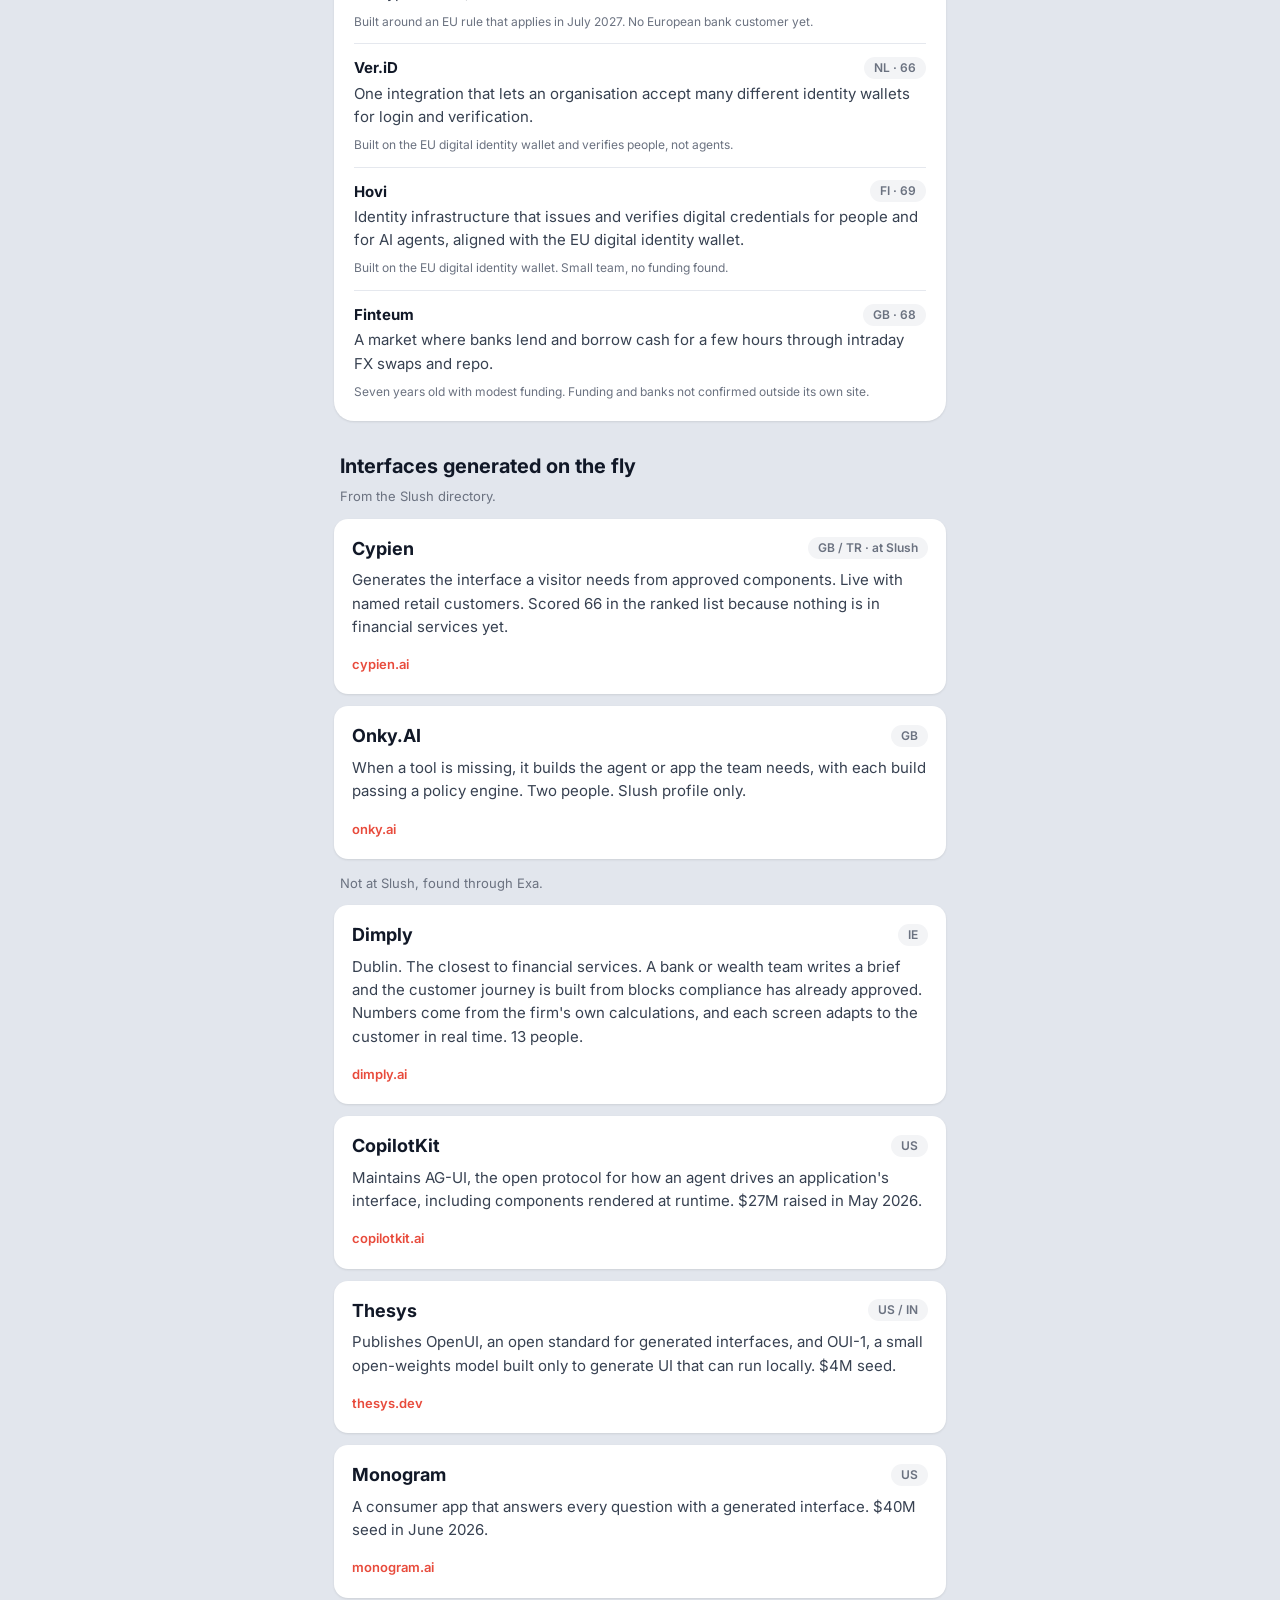
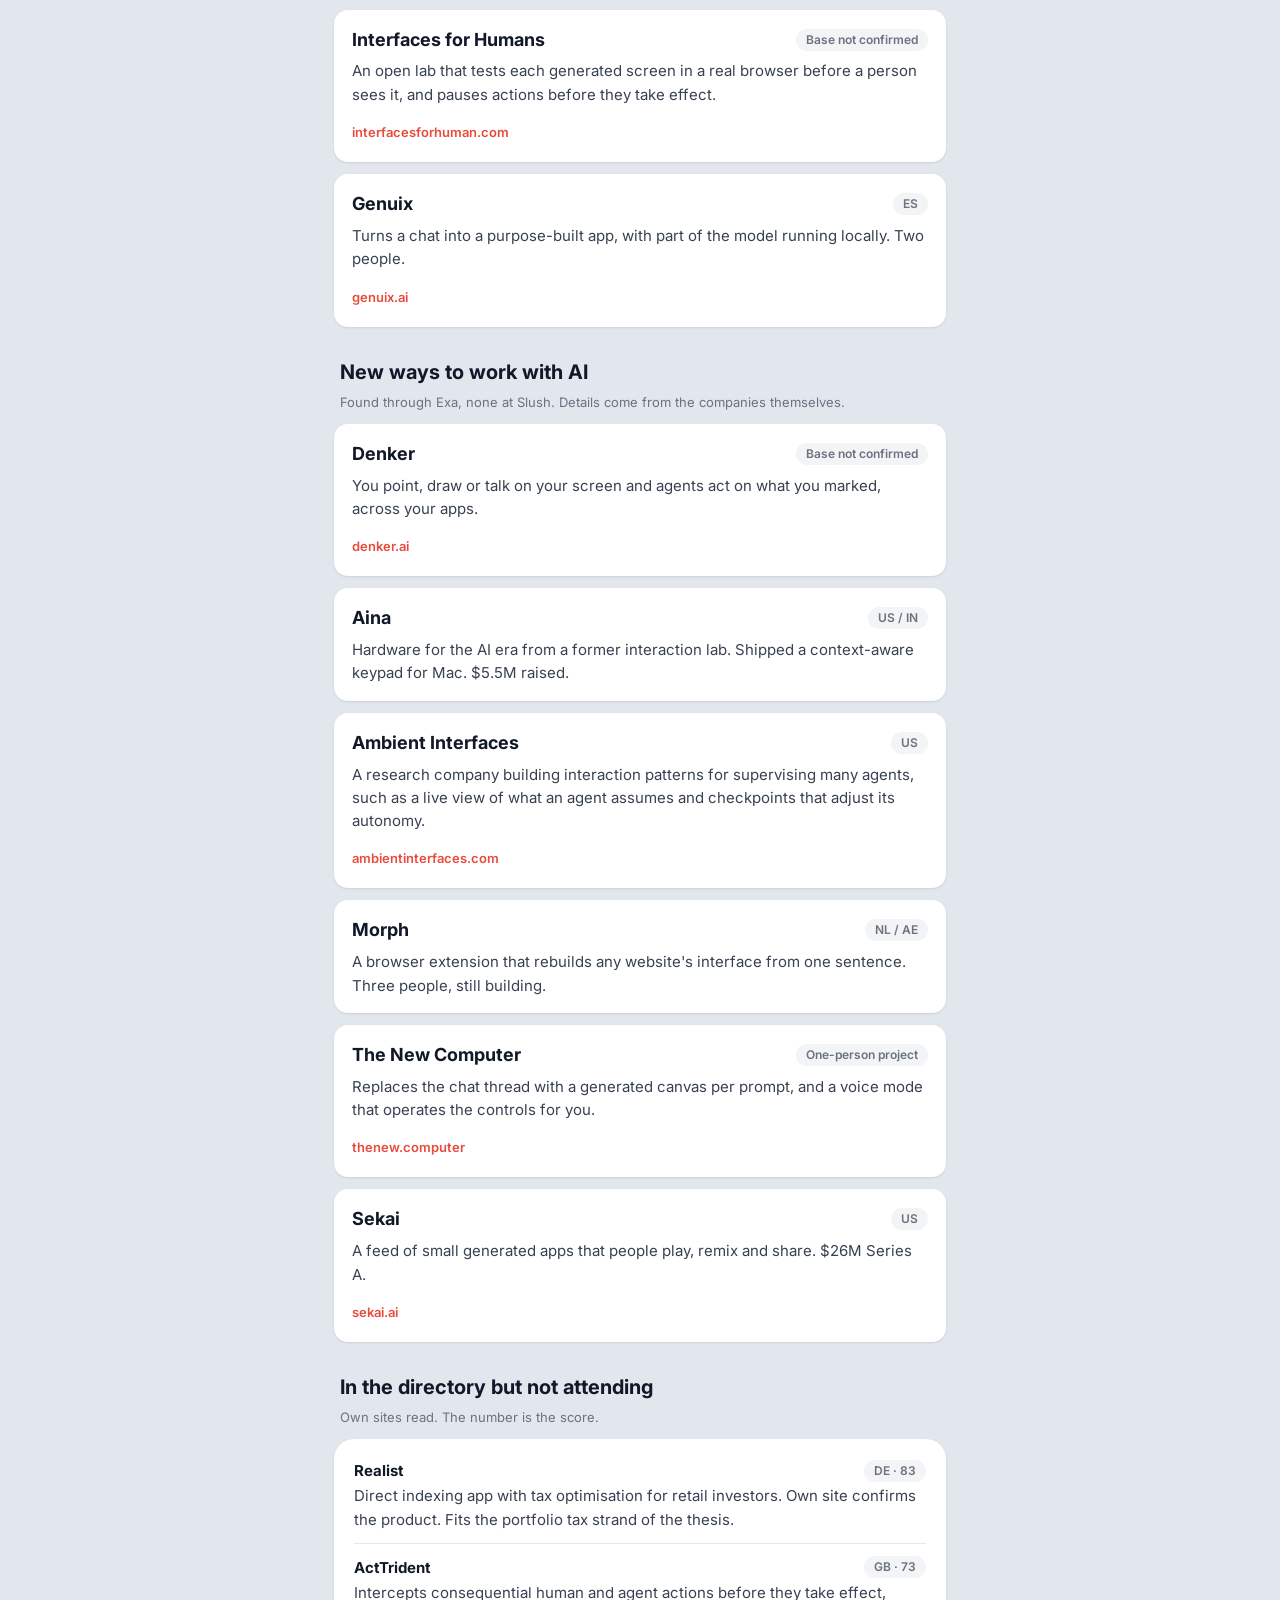
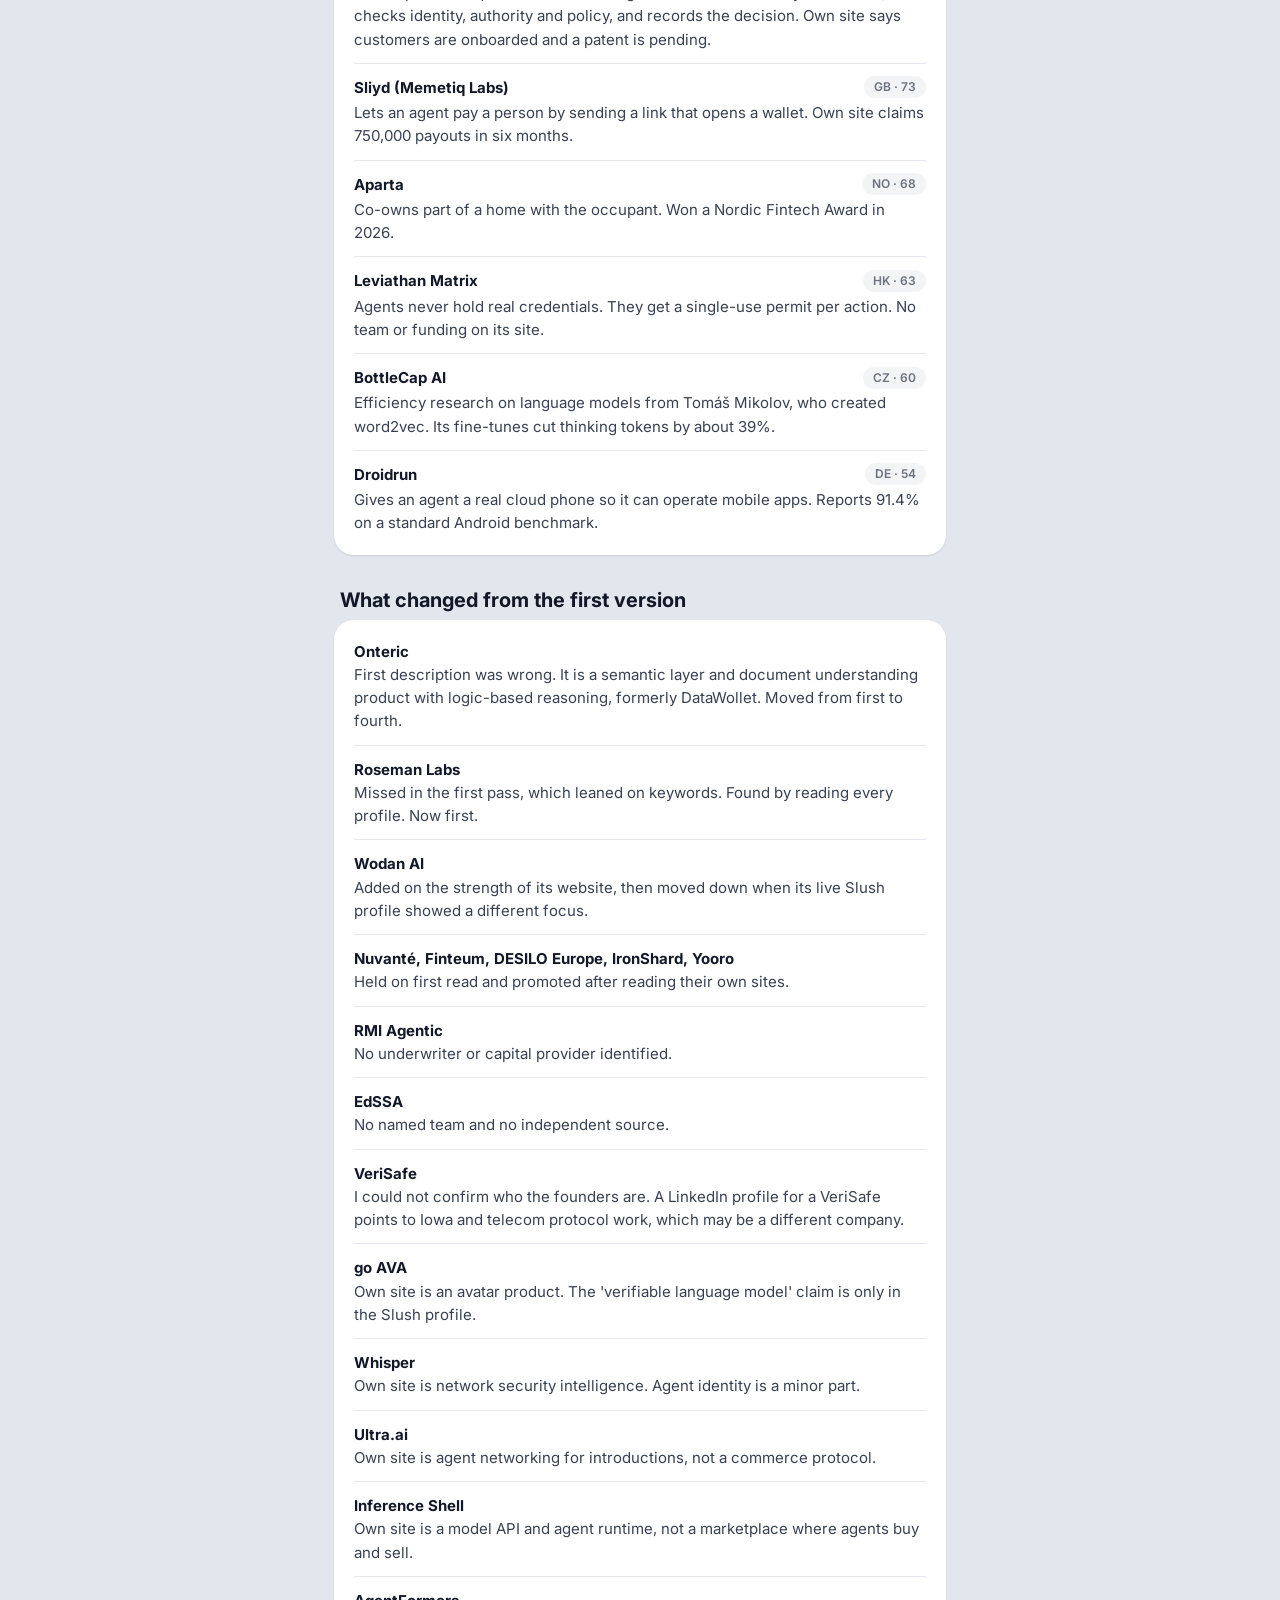
==== commit 3e1a37db: "Slush shortlist v2: full re-evaluation, corrected descriptions, held list Co-Authored-By: Claude Fab" ====
--- a/slush-2026/index.html
+++ b/slush-2026/index.html
@@ -25,18 +25,74 @@
 .lnk{display:inline-block;margin-top:12px;font-size:13px;font-weight:600;color:var(--accent);text-decoration:none;padding:4px 0}
 .li{padding:12px 0;border-bottom:1px solid var(--border)}.li:first-child{padding-top:0}.li:last-child{border-bottom:none;padding-bottom:0}
 .li strong{color:var(--text-primary);font-size:15px}.li .row{margin-bottom:2px}
-footer{color:var(--text-faint);font-size:12px;margin:24px 6px 0}</style></head><body><main>
-<header><h1>Slush 2026 shortlist</h1><p class="sub">Startups worth meeting in Helsinki, screened from 1,440 Slush profiles. Updated 16 November 2026.</p></header>
-<nav><a href="calendar/" style="background:#111827;color:#fff">Calendar</a><a href="longlist/" style="background:#111827;color:#fff">Longlist</a><a href="#top">Top ten</a><a href="#gen">Generated UI</a><a href="#edge">New interfaces</a><a href="#proc">Agent memory</a><a href="#ux">AI and UX</a><a href="#more">Next tier</a><a href="#wild">Wildcards</a><a href="#beyond">Not at Slush</a><a href="#caveats">Caveats</a></nav>
-<h2 id="top">Meet these ten</h2><p class="note">Checked against outside sources through Exa.</p><div class="card"><div class="row"><span class="num">1</span><span class="badge badge-dark">Safe AI</span></div><h3>Onteric <span class="cc">GB</span></h3><p>A rule-following symbolic layer checks every fact and decision before it is used.</p><div class="card-flat"><p><span class="lab">Why</span>Live in mortgage processing at Mojo Mortgages, with UK government Frontier AI backing.</p><p><span class="lab">Watch</span>No patent found.</p></div><a class="lnk" href="https://www.onteric.com/" target="_blank" rel="noopener">onteric.com</a></div><div class="card"><div class="row"><span class="num">2</span><span class="badge badge-dark">Safe AI</span></div><h3>Leapter <span class="cc">DE</span></h3><p>Business rules become reviewed, tested logic that runs with no AI in the live path.</p><div class="card-flat"><p><span class="lab">Why</span>The same input always gives the same approved output. €2M pre-seed confirmed.</p><p><span class="lab">Watch</span>Private beta, no patent.</p></div><a class="lnk" href="https://www.leapter.com" target="_blank" rel="noopener">leapter.com</a></div><div class="card"><div class="row"><span class="num">3</span><span class="badge badge-dark">Safe AI</span></div><h3>Gimel Technologies <span class="cc">DE</span></h3><p>Agent actions are authorised by a human-granted power of attorney.</p><div class="card-flat"><p><span class="lab">Why</span>The closest match to the agent authentication theme. CISPA support confirmed.</p><p><span class="lab">Watch</span>No customer or published patent found.</p></div><a class="lnk" href="https://gimel.io" target="_blank" rel="noopener">gimel.io</a></div><div class="card"><div class="row"><span class="num">4</span><span class="badge badge-dark">Safe AI</span></div><h3>VeriSafe <span class="cc">DE</span></h3><p>Decision policies delivered with a formal proof that they cannot break safety rules.</p><div class="card-flat"><p><span class="lab">Why</span>From the AI and Formal Methods group at Ruhr University Bochum.</p><p><span class="lab">Watch</span>A research team with a web page. Robots first, so ask whether it transfers to software agents.</p></div><a class="lnk" href="https://verisafeai.github.io/" target="_blank" rel="noopener">verisafeai.github.io</a></div><div class="card"><div class="row"><span class="num">5</span><span class="badge badge-dark">Decision technology</span></div><h3>Clock&amp;Cloud <span class="cc">FI</span></h3><p>Dated probability forecasts on geopolitics, scored when they resolve.</p><div class="card-flat"><p><span class="lab">Why</span>Built by former defence and intelligence officers. A useful comparison for decision technology.</p><p><span class="lab">Watch</span>No patent or named customer.</p></div><a class="lnk" href="https://www.clockcloud.ai/" target="_blank" rel="noopener">clockcloud.ai</a></div><div class="card"><div class="row"><span class="num">6</span><span class="badge badge-dark">Frontier AI</span></div><h3>Literal Labs <span class="cc">GB</span></h3><p>Logic-based models that can be read as rules and need no GPU.</p><div class="card-flat"><p><span class="lab">Why</span>Newcastle University spin-out with published research. £4.6M pre-seed.</p><p><span class="lab">Watch</span>Focused on edge devices, not finance.</p></div><a class="lnk" href="https://www.literal-labs.ai" target="_blank" rel="noopener">literal-labs.ai</a></div><div class="card"><div class="row"><span class="num">7</span><span class="badge badge-dark">Fintech</span></div><h3>Selma Finance <span class="cc">FI / CH</span></h3><p>A regulated digital wealth manager where conversational AI builds the plan.</p><div class="card-flat"><p><span class="lab">Why</span>Over 14,500 clients and CHF 300M managed.</p><p><span class="lab">Watch</span>A product company, not a technology supplier.</p></div><a class="lnk" href="https://www.selma.com" target="_blank" rel="noopener">selma.com</a></div><div class="card"><div class="row"><span class="num">8</span><span class="badge badge-dark">Decision technology</span></div><h3>SolverFab <span class="cc">AT</span></h3><p>AI that writes optimisation solvers a team can read and check.</p><div class="card-flat"><p><span class="lab">Why</span>University of Klagenfurt research, published at IJCAI 2026.</p><p><span class="lab">Watch</span>Very thin company footprint. Industrial use cases so far.</p></div></div><div class="card"><div class="row"><span class="num">9</span><span class="badge badge-dark">Fintech</span></div><h3>RMI Agentic <span class="cc">GB</span></h3><p>Rates an agent through adversarial testing, then insures its payment mistakes.</p><div class="card-flat"><p><span class="lab">Why</span>The rating method could transfer to agents acting on brokerage accounts.</p><p><span class="lab">Watch</span>Founded June 2026 and cover is not live yet.</p></div><a class="lnk" href="https://www.rmiagentic.com" target="_blank" rel="noopener">rmiagentic.com</a></div><div class="card"><div class="row"><span class="num">10</span><span class="badge badge-dark">Safe AI</span></div><h3>EdSSA <span class="cc">FI</span></h3><p>Each action carries its own short-lived credential, checked locally.</p><div class="card-flat"><p><span class="lab">Why</span>A fresh take on authorisation that also works offline.</p><p><span class="lab">Watch</span>Patent filing not found in public records.</p></div><a class="lnk" href="https://edssa.io" target="_blank" rel="noopener">edssa.io</a></div>
-<h2 id="gen">Interfaces generated on the fly</h2><p class="note">Products that build the interface as it is needed. All 1,440 Slush profiles were rescanned and each candidate was checked against outside sources.</p><div class="card card-compact"><div class="row"><h3>Cypien</h3><span class="badge badge-default">GB · meet</span></div><p>The clearest match in the directory. Generates a calculator, comparison tool or product finder for a visitor&#x27;s intent from a brand&#x27;s approved components and data. Rules fix what it may never change, and a person approves each experience before it goes live. E-commerce only so far.</p><a class="lnk" href="https://cypien.ai" target="_blank" rel="noopener">cypien.ai</a></div><div class="card card-compact"><div class="row"><h3>AgentFormers</h3><span class="badge badge-default">FI · meet</span></div><p>A University of Helsinki research-to-business project, funded by Business Finland to December 2026. Agents are held to state machines with auditing. Its Slush profile says the interface generates elements on demand, while its own site describes an adaptive chat interface, so ask for a demo of the generated part. Not a company yet.</p><a class="lnk" href="https://www.agentformers.fi/" target="_blank" rel="noopener">agentformers.fi</a></div><div class="card card-compact"><div class="row"><h3>Onky.AI</h3><span class="badge badge-default">GB</span></div><p>When a tool is missing, it builds the agent or app the team needs. Every build and action passes a policy engine and is logged, and it runs on open-source models. Two people.</p><a class="lnk" href="https://onky.ai" target="_blank" rel="noopener">onky.ai</a></div><div class="card card-compact"><div class="row"><h3>Autonomous Minds</h3><span class="badge badge-default">GB</span></div><p>Its product Milo is an AI data analyst that builds charts and reports on request. Ten people. Not marked as attending.</p><a class="lnk" href="https://autonomousminds.ai" target="_blank" rel="noopener">autonomousminds.ai</a></div>
+footer{color:var(--text-faint);font-size:12px;margin:24px 6px 0}.sm{font-size:12px;color:var(--text-muted);margin-top:8px}.lnk{margin-right:14px}</style></head><body><main>
+<header><h1>Slush 2026 shortlist</h1><p class="sub">Second version. Every one of 1,440 Slush profiles was read, each finalist's own website was read, and the leaders were checked against outside sources. Updated 16 November 2026, 23:00.</p></header>
+<nav><a href="calendar/" style="background:#111827;color:#fff">Calendar</a><a href="longlist/" style="background:#111827;color:#fff">Held list</a><a href="#top">Top eight</a><a href="#next">Next</a><a href="#aside">Set aside</a><a href="#gen">Generated UI</a><a href="#edge">New interfaces</a><a href="#beyond">Not at Slush</a><a href="#changed">What changed</a><a href="#method">Method</a></nav>
+<h2 id="top">Top eight</h2><p class="note">Ranked on four measures: fit to the brief, readiness for financial services, stage and team. Evidence A means the company's own site plus an outside source. B means its own site with thin outside support. C means its own site only.</p><div class="card"><div class="row"><span class="num">1</span><span><span class="badge badge-dark">88 / 100</span> <span class="badge badge-default">Evidence A</span></span></div>
+<h3>Roseman Labs <span class="cc">NL · Safe AI and data</span></h3><p>Lets several organisations run analysis on their combined data while every record stays encrypted, using multi-party computation.</p>
+<div class="card-flat"><p><span class="lab">Evidence</span>EUR5M Series A in Sept 2025 led by G+D Ventures with Swiss Post Ventures and Mozilla Ventures. Its site says it was one of seven companies in the Central Bank of Ireland Innovation Sandbox, working with two Irish pillar banks on anti-fraud and anti-money-laundering. Claims 150+ institutions.</p><p><span class="lab">Why it matters</span>It is the only finalist with named regulator and bank work in Ireland, and the IP is cryptography rather than one model checking another.</p><p><span class="lab">Why you might pass</span>It is a data collaboration platform first and an AI safety product second. Series A already, so it is at the top of your stage window. The Slush profile understated the funding.</p><p><span class="lab">Changed</span>New in v2. Missed first time because it is listed under deeptech.</p>
+<p class="sm">Gap fit 23/30 · Financial services 22/25 · Stage 21/25 · Team 16/20 · Adjustments +6</p></div><a class="lnk" href="https://www.gi-de.com/en/group/press/press-releases/g-d-ventures-leads-series-a-financing-round-and-supports-expansion-of-collective-intelligence-pioneer-roseman-labs" target="_blank" rel="noopener">gi-de.com</a> <a class="lnk" href="https://rosemanlabs.com/en/" target="_blank" rel="noopener">rosemanlabs.com</a></div><div class="card"><div class="row"><span class="num">2</span><span><span class="badge badge-dark">85 / 100</span> <span class="badge badge-default">Evidence A</span></span></div>
+<h3>Leapter <span class="cc">DE · Safe AI and data</span></h3><p>Turns a business rule written in plain language into a visual blueprint that a domain expert approves, and then runs it deterministically. Its line is &#x27;Agentic when you build. Deterministic when it runs.&#x27;</p>
+<div class="card-flat"><p><span class="lab">Evidence</span>EUR2M pre-seed in July 2025 led by bm|t with SIVentures (Tech.eu). Founders Oliver Welte and Robert Werner, ex Pivotal, VMware and Broadcom, with earlier work on visual business rules in banking. Every blueprint is callable by agents through MCP or REST.</p><p><span class="lab">Why it matters</span>No model sits in the execution path, so the same input gives the same output. That is a direct answer to how a regulated firm lets agents use business logic safely.</p><p><span class="lab">Why you might pass</span>Visual business rules is an old category and the product is in private beta with design partners. No named customer yet.</p><p><span class="lab">Changed</span>Unchanged from v1. Description confirmed against own site and press.</p>
+<p class="sm">Gap fit 25/30 · Financial services 14/25 · Stage 23/25 · Team 15/20 · Adjustments +8</p></div><a class="lnk" href="https://tech.eu/2025/07/01/leapter-raises-eur2m-to-redefine-enterprise-software-with-ai-driven-blueprints/" target="_blank" rel="noopener">tech.eu</a> <a class="lnk" href="https://www.leapter.com/about/" target="_blank" rel="noopener">leapter.com</a> <a class="lnk" href="https://www.leapter.com" target="_blank" rel="noopener">leapter.com</a></div><div class="card"><div class="row"><span class="num">3</span><span><span class="badge badge-dark">82 / 100</span> <span class="badge badge-default">Evidence A</span></span></div>
+<h3>Gimel Technologies <span class="cc">DE · Agent identity and authority</span></h3><p>Builds digital mandates for AI agents that can be checked technically. A mandate states what an agent may do, for whom, for how long and within what limits, and a delegated agent cannot hold more authority than whoever delegated to it.</p>
+<div class="card-flat"><p><span class="lab">Evidence</span>CISPA wrote it up on 19 Oct 2026 and helped it win StartUpSecure Phase II funding from the German research ministry. Its investor page states USD 1M non-dilutive. Co-CEO Dr Götz Wehberg came from innovation at Fresenius. In beta testing.</p><p><span class="lab">Why it matters</span>This is the closest company in the list to the question of who authorises an agent&#x27;s action.</p><p><span class="lab">Why you might pass</span>The scope is wide for a small team. It is also building post-quantum security and an identity product based on DNA biometrics. No customer is named, although the live profile shows EUR300k revenue for 2026.</p><p><span class="lab">Changed</span>Unchanged rank. Description widened to match its own scope.</p>
+<p class="sm">Gap fit 27/30 · Financial services 10/25 · Stage 21/25 · Team 12/20 · Adjustments +12</p></div><a class="lnk" href="https://cispa.de/en/technology-transfer/startups-and-entrepreneurship/blog/blog-post/2026/26-10-19-welcome-gimel" target="_blank" rel="noopener">cispa.de</a> <a class="lnk" href="https://gimel.io/ir" target="_blank" rel="noopener">gimel.io</a> <a class="lnk" href="https://gimel.io" target="_blank" rel="noopener">gimel.io</a></div><div class="card"><div class="row"><span class="num">4</span><span><span class="badge badge-dark">81 / 100</span> <span class="badge badge-default">Evidence A</span></span></div>
+<h3>Onteric <span class="cc">GB · Safe AI and data</span></h3><p>Describes itself as a company brain. It builds a semantic layer over a firm&#x27;s data and documents, and uses logic-based reasoning so each decision carries a trace of which rules applied.</p>
+<div class="card-flat"><p><span class="lab">Evidence</span>Formerly DataWollet. GBP1.3M pre-seed in March 2026 led by 1818 Venture Capital with the Development Bank of Wales. On the FCA register for open banking. Named customer Mojo Mortgages, where it reports one hour saved per loan case. Backed by the UK AI Champions programme and presented at NeSy 2026.</p><p><span class="lab">Why it matters</span>It is already regulated, has a named lender as a customer, and its research is neuro-symbolic rather than prompt-based.</p><p><span class="lab">Why you might pass</span>The measured benefit so far is time saved inside a lender&#x27;s own process. Its live profile now sells to every sector and does not mention financial services.</p><p><span class="lab">Changed</span>Was ranked first in v1 on a wrong description. Corrected and moved to fifth.</p>
+<p class="sm">Gap fit 21/30 · Financial services 20/25 · Stage 22/25 · Team 15/20 · Adjustments +3</p></div><a class="lnk" href="https://ukfintech.co/welsh-fintech-startup-datawollet-closes-1-3-million-oversubscribed-pre-seed-investment/" target="_blank" rel="noopener">ukfintech.co</a> <a class="lnk" href="https://www.onteric.com/about-us" target="_blank" rel="noopener">onteric.com</a> <a class="lnk" href="https://www.onteric.com/" target="_blank" rel="noopener">onteric.com</a></div><div class="card"><div class="row"><span class="num">5</span><span><span class="badge badge-dark">80 / 100</span> <span class="badge badge-default">Evidence B</span></span></div>
+<h3>Nuvanté <span class="cc">GB · Fintech</span></h3><p>A neutral clearing and settlement layer for stablecoins and tokenised deposits, with final settlement in central bank money.</p>
+<div class="card-flat"><p><span class="lab">Evidence</span>Founder Michael Chapman was Head of Tokenisation at Deutsche Bank. Selected for the Bank of England Synchronisation Lab in Feb 2026 and reports a first end-to-end test against the Bank&#x27;s settlement system in June. In the ABN AMRO and Techstars Future of Finance accelerator this autumn.</p><p><span class="lab">Why it matters</span>If agents and institutions settle in tokenised money, someone has to clear between issuers. This team is testing that with a central bank.</p><p><span class="lab">Why you might pass</span>One year old and the funding is small. Not an AI company. Most of the evidence is its own news page and LinkedIn.</p><p><span class="lab">Changed</span>New in v2. Held in the first read, promoted after reading its site.</p>
+<p class="sm">Gap fit 23/30 · Financial services 21/25 · Stage 20/25 · Team 16/20 · Adjustments +0</p></div><a class="lnk" href="https://www.nuvante.io/" target="_blank" rel="noopener">nuvante.io</a> <a class="lnk" href="https://linkedin.com/in/michaelrezachapman" target="_blank" rel="noopener">linkedin.com</a> <a class="lnk" href="https://www.nuvante.io" target="_blank" rel="noopener">nuvante.io</a></div><div class="card"><div class="row"><span class="num">6</span><span><span class="badge badge-dark">77 / 100</span> <span class="badge badge-default">Evidence B</span></span></div>
+<h3>RMI Agentic <span class="cc">GB · Agent identity and authority</span></h3><p>Tests an AI agent with thousands of adversarial cases, turns the result into a Trust Score, and prices insurance that repays customers when the agent pays the wrong amount or buys the wrong thing.</p>
+<div class="card-flat"><p><span class="lab">Evidence</span>Five people in the UK and India, founded 2026. Founders Mitesh Tank, Anoop John and Ramraj Singh. In NVIDIA Inception and the Sifted Onstage top 100.</p><p><span class="lab">Why it matters</span>Liability for agent mistakes is a gap you have scored up before, and a rating that sets a price is more useful than a rating alone.</p><p><span class="lab">Why you might pass</span>I could not find who underwrites the cover or what capital sits behind it. Until that is answered it is a testing product with an insurance plan. No funding found.</p><p><span class="lab">Changed</span>Unchanged description. Moved down because the underwriter is not identified.</p>
+<p class="sm">Gap fit 26/30 · Financial services 12/25 · Stage 19/25 · Team 10/20 · Adjustments +10</p></div><a class="lnk" href="https://www.rmiagentic.com/" target="_blank" rel="noopener">rmiagentic.com</a> <a class="lnk" href="https://linkedin.com/company/rmiagentic" target="_blank" rel="noopener">linkedin.com</a> <a class="lnk" href="https://www.rmiagentic.com" target="_blank" rel="noopener">rmiagentic.com</a></div><div class="card"><div class="row"><span class="num">7</span><span><span class="badge badge-dark">72 / 100</span> <span class="badge badge-default">Evidence A</span></span></div>
+<h3>Solace Care <span class="cc">SE · Fintech</span></h3><p>Legacy planning and step-by-step help after a death, sold through life insurers.</p>
+<div class="card-flat"><p><span class="lab">Evidence</span>EUR2.1M pre-seed in Aug 2026 led by Spintop Ventures. Over 25,000 covered lives.</p><p><span class="lab">Why it matters</span>Sells through life insurers, so one agreement reaches a large insured population.</p><p><span class="lab">Why you might pass</span>Not agent infrastructure.</p>
+<p class="sm">Gap fit 15/30 · Financial services 18/25 · Stage 23/25 · Team 16/20 · Adjustments +0</p></div><a class="lnk" href="https://www.eu.vc/p/solace-care-raises-sek-23m-end-of-life-support" target="_blank" rel="noopener">eu.vc</a> <a class="lnk" href="https://solace.care/" target="_blank" rel="noopener">solace.care</a></div><div class="card"><div class="row"><span class="num">8</span><span><span class="badge badge-dark">70 / 100</span> <span class="badge badge-default">Evidence B</span></span></div>
+<h3>BaseComp AI <span class="cc">US · Safe AI and data</span></h3><p>Turns contracts, policies and regulations into requirements and then checks continuously whether systems and assets still meet them.</p>
+<div class="card-flat"><p><span class="lab">Evidence</span>Founded 2026 in Cambridge, Massachusetts by Rachelle Villalon. Five people. Selected for the ABN AMRO and Techstars Future of Finance accelerator this autumn.</p><p><span class="lab">Why it matters</span>Continuous verification against written obligations is a different approach from monitoring model outputs.</p><p><span class="lab">Why you might pass</span>No named pilot. The MIT PhD and patent claims in the Slush profile are not confirmed.</p>
+<p class="sm">Gap fit 20/30 · Financial services 12/25 · Stage 19/25 · Team 11/20 · Adjustments +8</p></div><a class="lnk" href="https://linkedin.com/company/basecomp-ai" target="_blank" rel="noopener">linkedin.com</a> <a class="lnk" href="https://www.basecomp.ai" target="_blank" rel="noopener">basecomp.ai</a></div>
+<h2 id="next">Next in line</h2><div class="card"><div class="row"><span class="num">9</span><span><span class="badge badge-dark">70 / 100</span> <span class="badge badge-default">Evidence A</span></span></div>
+<h3>Saidot <span class="cc">FI · Safe AI and data</span></h3><p>A governance record for AI agents. Every agent gets an owner, a mandate and a record that maps the models, tools and data it depends on.</p>
+<div class="card-flat"><p><span class="lab">Evidence</span>BackingMinds invested on 5 Nov 2026 with Crowberry Capital and Ventic. Listed as a Niche Player in Gartner&#x27;s 2026 AI governance quadrant. Says customers include banks.</p><p><span class="lab">Why it matters</span>Mature product with bank customers, and its next step is turning recorded controls into rules enforced at run time.</p><p><span class="lab">Why you might pass</span>Founded 2018, and a governance register is an established category rather than new IP.</p>
+<p class="sm">Gap fit 16/30 · Financial services 18/25 · Stage 14/25 · Team 16/20 · Adjustments +6</p></div><a class="lnk" href="https://www.saidot.ai/insights/backingminds-invests-in-saidot-to-unlock-the-value-of-enterprise-ai-agents" target="_blank" rel="noopener">saidot.ai</a> <a class="lnk" href="https://www.saidot.ai" target="_blank" rel="noopener">saidot.ai</a></div><div class="card"><div class="row"><span class="num">10</span><span><span class="badge badge-dark">67 / 100</span> <span class="badge badge-default">Evidence A</span></span></div>
+<h3>Literal Labs <span class="cc">GB · Frontier AI</span></h3><p>Trains AI models built on propositional logic rather than neural networks, which makes them explainable and far cheaper to run on small devices.</p>
+<div class="card-flat"><p><span class="lab">Evidence</span>GBP4.6M pre-seed in May 2025 led by Northern Gritstone. Newcastle University spin-out. CEO Noel Hurley ran Arm&#x27;s CPU division. Reports 54 times faster inference in an MLPerf benchmark.</p><p><span class="lab">Why it matters</span>A different model architecture with independent funding and a strong team.</p><p><span class="lab">Why you might pass</span>The market is edge devices and sensors, not financial services.</p>
+<p class="sm">Gap fit 22/30 · Financial services 5/25 · Stage 21/25 · Team 19/20 · Adjustments +0</p></div><a class="lnk" href="https://www.northern-gritstone.com/news/northern-gritstone-invests-in-literal-labs" target="_blank" rel="noopener">northern-gritstone.com</a> <a class="lnk" href="https://www.literal-labs.ai" target="_blank" rel="noopener">literal-labs.ai</a></div><div class="card"><div class="row"><span class="num">11</span><span><span class="badge badge-dark">67 / 100</span> <span class="badge badge-default">Evidence B</span></span></div>
+<h3>Trinigence <span class="cc">US · Fintech</span></h3><p>Turns a trading or investment idea written in plain language into a strategy that can be tested and run, offered to platforms and to agents through an API.</p>
+<div class="card-flat"><p><span class="lab">Evidence</span>Own site. Available as a connector in two AI assistants.</p><p><span class="lab">Why it matters</span>Agents can call it directly, and it is live as a connector in two assistants.</p><p><span class="lab">Why you might pass</span>Evidence is its own site. No customers named.</p>
+<p class="sm">Gap fit 20/30 · Financial services 15/25 · Stage 20/25 · Team 12/20 · Adjustments +0</p></div><a class="lnk" href="https://trinigence.com/" target="_blank" rel="noopener">trinigence.com</a></div><div class="card"><div class="row"><span class="num">12</span><span><span class="badge badge-dark">66 / 100</span> <span class="badge badge-default">Evidence A</span></span></div>
+<h3>Cypien <span class="cc">GB/TR · Generated interfaces</span></h3><p>Generates the interface a visitor needs from a set of approved components. When a normal page is not enough it builds a comparison tool, calculator or guided selling flow for that visitor.</p>
+<div class="card-flat"><p><span class="lab">Evidence</span>17 people, mostly in Istanbul. About USD 960k raised. Named retail customers with measured results, including LTB Türkiye and Karaca.</p><p><span class="lab">Why it matters</span>It is the clearest example in the list of interface created on the fly, and it is live with customers.</p><p><span class="lab">Why you might pass</span>Its customers are retailers and the measured benefit is conversion rate. Nothing in financial services yet.</p><p><span class="lab">Changed</span>Unchanged. Confirmed as the best match for generated UI among Slush companies.</p>
+<p class="sm">Gap fit 26/30 · Financial services 3/25 · Stage 22/25 · Team 15/20 · Adjustments +0</p></div><a class="lnk" href="https://cypien.ai/" target="_blank" rel="noopener">cypien.ai</a> <a class="lnk" href="https://linkedin.com/company/cypienai" target="_blank" rel="noopener">linkedin.com</a> <a class="lnk" href="https://cypien.ai" target="_blank" rel="noopener">cypien.ai</a></div><div class="card"><div class="row"><span class="num">13</span><span><span class="badge badge-dark">65 / 100</span> <span class="badge badge-default">Evidence A</span></span></div>
+<h3>Wodan AI <span class="cc">ES · Safe AI and data</span></h3><p>Protects a trained AI model so its owner can run it on hardware they do not control without the model being copied. The model file is locked to the device&#x27;s security chip, shielded while running, and its weights are transformed.</p>
+<div class="card-flat"><p><span class="lab">Evidence</span>EUR2M pre-seed in Dec 2025 led by JME Ventures, Swanlaab and Adara Ventures. Its current Slush profile lists work in food manufacturing, automotive, power grids and defence, with EUR200k revenue in 2026. Its website still describes running models on encrypted data for banks.</p><p><span class="lab">Why it matters</span>Real IP from a funded team, and model protection matters to any firm that deploys its own models at a partner&#x27;s site.</p><p><span class="lab">Why you might pass</span>The live profile is about protecting the model owner&#x27;s IP in industry. It no longer answers how a regulated firm uses AI safely, and financial services is not mentioned.</p><p><span class="lab">Changed</span>Ranked third on its website and investor announcement, then moved down when its live Slush profile showed a different product focus.</p>
+<p class="sm">Gap fit 18/30 · Financial services 5/25 · Stage 22/25 · Team 15/20 · Adjustments +5</p></div><a class="lnk" href="https://www.adara.vc/stories/announcing-our-investment-in-wodan" target="_blank" rel="noopener">adara.vc</a> <a class="lnk" href="https://wodan.ai/about/" target="_blank" rel="noopener">wodan.ai</a> <a class="lnk" href="https://wodan.ai" target="_blank" rel="noopener">wodan.ai</a></div><div class="card"><div class="row"><span class="num">14</span><span><span class="badge badge-dark">65 / 100</span> <span class="badge badge-default">Evidence C</span></span></div>
+<h3>EdSSA <span class="cc">FI · Agent identity and authority</span></h3><p>Attaches a fresh proof of authorisation to each individual machine or agent action, verifiable offline in microseconds, and leaves a record an auditor can check without the vendor.</p>
+<div class="card-flat"><p><span class="lab">Evidence</span>Own site only. It says a patent priority was filed in May 2026 with 54 claims, and that team, customers and press pages are still placeholders. No founder is named.</p><p><span class="lab">Why it matters</span>Per-action authorisation with offline proof is close to the centre of the agent authority question.</p><p><span class="lab">Why you might pass</span>No founder is named anywhere and there is no outside source. Team, customer and press pages are placeholders.</p><p><span class="lab">Changed</span>Moved down because the team cannot be verified.</p>
+<p class="sm">Gap fit 25/30 · Financial services 6/25 · Stage 15/25 · Team 4/20 · Adjustments +15</p></div><a class="lnk" href="https://edssa.io/" target="_blank" rel="noopener">edssa.io</a> <a class="lnk" href="https://edssa.io/company/about" target="_blank" rel="noopener">edssa.io</a> <a class="lnk" href="https://edssa.io" target="_blank" rel="noopener">edssa.io</a></div><div class="card"><div class="row"><span class="num">15</span><span><span class="badge badge-dark">64 / 100</span> <span class="badge badge-default">Evidence A</span></span></div>
+<h3>Bonsai <span class="cc">GB/US · Fintech</span></h3><p>An AI personal finance app with a planning co-pilot.</p>
+<div class="card-flat"><p><span class="lab">Evidence</span>Dealroom shows GBP312k seed in Feb 2025. The founder&#x27;s own page now describes it as a US company serving US customers.</p><p><span class="lab">Why it matters</span>A planning co-pilot aimed at people who cannot afford an adviser.</p><p><span class="lab">Why you might pass</span>It has moved its market to the US.</p>
+<p class="sm">Gap fit 20/30 · Financial services 12/25 · Stage 19/25 · Team 13/20 · Adjustments +0</p></div><a class="lnk" href="https://app.dealroom.co/companies/bonsai_smart_wealth" target="_blank" rel="noopener">app.dealroom.co</a> <a class="lnk" href="https://danafanjones.com/bonsai" target="_blank" rel="noopener">danafanjones.com</a> <a class="lnk" href="https://www.bonsaiwealth.io/" target="_blank" rel="noopener">bonsaiwealth.io</a></div><div class="card"><div class="row"><span class="num">16</span><span><span class="badge badge-dark">62 / 100</span> <span class="badge badge-default">Evidence A</span></span></div>
+<h3>Clock&amp;Cloud <span class="cc">FI · Decision technology</span></h3><p>Geopolitical risk intelligence for companies, delivered as software rather than consulting.</p>
+<div class="card-flat"><p><span class="lab">Evidence</span>EUR1.5M pre-seed in April 2025 led by Ugly Duckling Ventures with Icebreaker. Siemens is a named customer.</p><p><span class="lab">Why it matters</span>Strong team and a named industrial customer.</p><p><span class="lab">Why you might pass</span>The scored probability forecasts described in its Slush profile are not on its website. Customers are manufacturers.</p><p><span class="lab">Changed</span>v1 wrongly said it had no named customer.</p>
+<p class="sm">Gap fit 18/30 · Financial services 6/25 · Stage 22/25 · Team 16/20 · Adjustments +0</p></div><a class="lnk" href="https://arcticstartup.com/clock-cloud-raises-e1-5m-pre-seed/" target="_blank" rel="noopener">arcticstartup.com</a> <a class="lnk" href="https://www.clockcloud.ai/" target="_blank" rel="noopener">clockcloud.ai</a></div><div class="card"><div class="row"><span class="num">17</span><span><span class="badge badge-dark">57 / 100</span> <span class="badge badge-default">Evidence B</span></span></div>
+<h3>aie.eu <span class="cc">FI · Decision technology</span></h3><p>Maps a supply chain down to raw materials and attaches a probability of disruption to each link, then scores its own forecasts against what happened.</p>
+<div class="card-flat"><p><span class="lab">Evidence</span>Four people, founded 2025. Founder Johannes Koponen previously led a peer prediction platform. Current focus is automotive supply chains.</p><p><span class="lab">Why it matters</span>Publishing forecast accuracy is rare and is the discipline you want from any decision tool.</p><p><span class="lab">Why you might pass</span>Tiny, and the application is industrial procurement.</p>
+<p class="sm">Gap fit 20/30 · Financial services 4/25 · Stage 19/25 · Team 14/20 · Adjustments +0</p></div><a class="lnk" href="https://linkedin.com/company/whyaie" target="_blank" rel="noopener">linkedin.com</a> <a class="lnk" href="https://aie.eu" target="_blank" rel="noopener">aie.eu</a></div><div class="card"><div class="row"><span class="num">18</span><span><span class="badge badge-dark">56 / 100</span> <span class="badge badge-default">Evidence A</span></span></div>
+<h3>Waywise <span class="cc">IE · Safe AI and data</span></h3><p>Encodes engineering standards and rules up front so that documentation work can be automated with outputs that are traceable and ready for audit.</p>
+<div class="card-flat"><p><span class="lab">Evidence</span>Appears to be the renamed Better Futures from NovaUCD, founded by Anthony Mc Loughlin. EUR1.1M raised including Enterprise Ireland. Customers ABB and Bausch + Lomb.</p><p><span class="lab">Why it matters</span>An Irish company with named customers and a governed approach to automation.</p><p><span class="lab">Why you might pass</span>It automates an internal engineering workflow, which is the category you mark down, and it is not in financial services.</p><p><span class="lab">Changed</span>New in v2.</p>
+<p class="sm">Gap fit 16/30 · Financial services 4/25 · Stage 21/25 · Team 15/20 · Adjustments +0</p></div><a class="lnk" href="https://www.enterprise-ireland.com/en/news/better-futures-secures-600k-in-funding" target="_blank" rel="noopener">enterprise-ireland.com</a> <a class="lnk" href="https://waywise.ai" target="_blank" rel="noopener">waywise.ai</a></div><div class="card"><div class="row"><span class="num">19</span><span><span class="badge badge-dark">52 / 100</span> <span class="badge badge-default">Evidence B</span></span></div>
+<h3>041 <span class="cc">FI · Frontier AI</span></h3><p>A Helsinki lab building a small reasoning model. It reports learning the hardest Sudoku set from 1,000 examples and beating a DeepMind chess method at a twelfth of the size.</p>
+<div class="card-flat"><p><span class="lab">Evidence</span>Founded 2026 with investment from Icebreaker in June 2026, amount undisclosed. The benchmark results are its own and I found no paper.</p><p><span class="lab">Why it matters</span>If the results hold, it is a real attempt at reasoning without scale.</p><p><span class="lab">Why you might pass</span>No product, no founders named in what I read, and results are unreviewed.</p>
+<p class="sm">Gap fit 22/30 · Financial services 0/25 · Stage 20/25 · Team 10/20 · Adjustments +0</p></div><a class="lnk" href="https://deeptechfinland.fi/c/041" target="_blank" rel="noopener">deeptechfinland.fi</a> <a class="lnk" href="https://041.io/" target="_blank" rel="noopener">041.io</a></div>
+<h2 id="aside">Set aside this week</h2><p class="note">Researched and scored, then passed over. The number is the score.</p><div class="card"><div class="li"><div class="row"><strong>Yooro</strong><span class="badge badge-default">LU · 74</span></div><p>Turns a fund, a single deal or a real asset into an EU-issued debt note with an ISIN that a bank can hold in custody like a bond.</p><p class="sm">Its product is a Luxembourg legal structure for European investors, so it does not travel outside the EU.</p></div><div class="li"><div class="row"><strong>Selma Finance</strong><span class="badge badge-default">FI · 73</span></div><p>A regulated investing and pension app that builds a plan first and then invests, with an AI planner and human experts behind it.</p><p class="sm">Swiss retail pensions, eight years old and past the stage window.</p></div><div class="li"><div class="row"><strong>IronShard</strong><span class="badge badge-default">DK · 72</span></div><p>Storage built for AI agents. Each agent has its own identity and scope, works on an instant copy of production data rather than the real thing, and leaves a signed record of everything it touched.</p><p class="sm">The agent access control pattern is already familiar from other tooling. No customer named.</p></div><div class="li"><div class="row"><strong>Telluvian</strong><span class="badge badge-default">GB · 70</span></div><p>Reads a model&#x27;s internal states while it generates and flags, token by token, where the answer is likely to be wrong. It also routes each prompt to the cheapest model that can handle it.</p><p class="sm">Passed over this week for time. Still the most original safe AI method on the list.</p></div><div class="li"><div class="row"><strong>DESILO Europe</strong><span class="badge badge-default">LU · 71</span></div><p>Lets banks detect fraud that spans several institutions by combining signals in encrypted form, so no bank sees another&#x27;s customer data.</p><p class="sm">Built around an EU rule that applies in July 2027. No European bank customer yet.</p></div><div class="li"><div class="row"><strong>Ver.iD</strong><span class="badge badge-default">NL · 66</span></div><p>One integration that lets an organisation accept many different identity wallets for login and verification.</p><p class="sm">Built on the EU digital identity wallet and verifies people, not agents.</p></div><div class="li"><div class="row"><strong>Hovi</strong><span class="badge badge-default">FI · 69</span></div><p>Identity infrastructure that issues and verifies digital credentials for people and for AI agents, aligned with the EU digital identity wallet.</p><p class="sm">Built on the EU digital identity wallet. Small team, no funding found.</p></div><div class="li"><div class="row"><strong>Finteum</strong><span class="badge badge-default">GB · 68</span></div><p>A market where banks lend and borrow cash for a few hours through intraday FX swaps and repo.</p><p class="sm">Seven years old with modest funding. Funding and banks not confirmed outside its own site.</p></div></div>
+<h2 id="gen">Interfaces generated on the fly</h2><p class="note">From the Slush directory.</p><div class="card card-compact"><div class="row"><h3>Cypien</h3><span class="badge badge-default">GB / TR · at Slush</span></div><p>Generates the interface a visitor needs from approved components. Live with named retail customers. Scored 66 in the ranked list because nothing is in financial services yet.</p><a class="lnk" href="https://cypien.ai/" target="_blank" rel="noopener">cypien.ai</a></div><div class="card card-compact"><div class="row"><h3>Onky.AI</h3><span class="badge badge-default">GB</span></div><p>When a tool is missing, it builds the agent or app the team needs, with each build passing a policy engine. Two people. Slush profile only.</p><a class="lnk" href="https://onky.ai" target="_blank" rel="noopener">onky.ai</a></div>
 <p class="note" style="margin-top:14px">Not at Slush, found through Exa.</p><div class="card card-compact"><div class="row"><h3>Dimply</h3><span class="badge badge-default">IE</span></div><p>Dublin. The closest to financial services. A bank or wealth team writes a brief and the customer journey is built from blocks compliance has already approved. Numbers come from the firm&#x27;s own calculations, and each screen adapts to the customer in real time. 13 people.</p><a class="lnk" href="https://www.dimply.ai/platform/experience-builder" target="_blank" rel="noopener">dimply.ai</a></div><div class="card card-compact"><div class="row"><h3>CopilotKit</h3><span class="badge badge-default">US</span></div><p>Maintains AG-UI, the open protocol for how an agent drives an application&#x27;s interface, including components rendered at runtime. $27M raised in May 2026.</p><a class="lnk" href="https://www.copilotkit.ai" target="_blank" rel="noopener">copilotkit.ai</a></div><div class="card card-compact"><div class="row"><h3>Thesys</h3><span class="badge badge-default">US / IN</span></div><p>Publishes OpenUI, an open standard for generated interfaces, and OUI-1, a small open-weights model built only to generate UI that can run locally. $4M seed.</p><a class="lnk" href="https://thesys.dev/" target="_blank" rel="noopener">thesys.dev</a></div><div class="card card-compact"><div class="row"><h3>Monogram</h3><span class="badge badge-default">US</span></div><p>A consumer app that answers every question with a generated interface. $40M seed in June 2026.</p><a class="lnk" href="https://www.monogram.ai/blog/introducing-monogram" target="_blank" rel="noopener">monogram.ai</a></div><div class="card card-compact"><div class="row"><h3>Interfaces for Humans</h3><span class="badge badge-default">Base not confirmed</span></div><p>An open lab that tests each generated screen in a real browser before a person sees it, and pauses actions before they take effect.</p><a class="lnk" href="https://www.interfacesforhuman.com/" target="_blank" rel="noopener">interfacesforhuman.com</a></div><div class="card card-compact"><div class="row"><h3>Genuix</h3><span class="badge badge-default">ES</span></div><p>Turns a chat into a purpose-built app, with part of the model running locally. Two people.</p><a class="lnk" href="https://genuix.ai/" target="_blank" rel="noopener">genuix.ai</a></div>
-<h2 id="edge">New ways to work with AI</h2><p class="note">Companies pushing the boundary between people and AI. Found through Exa, none at Slush. Details come from the companies themselves.</p><div class="card card-compact"><div class="row"><h3>Denker</h3><span class="badge badge-default">Base not confirmed</span></div><p>You point, draw or talk on your screen and agents act on what you marked, across your apps.</p><a class="lnk" href="https://www.denker.ai/" target="_blank" rel="noopener">denker.ai</a></div><div class="card card-compact"><div class="row"><h3>Aina</h3><span class="badge badge-default">US / IN</span></div><p>Hardware for the AI era from a former interaction lab. Shipped a context-aware keypad for Mac. $5.5M raised.</p></div><div class="card card-compact"><div class="row"><h3>Ambient Interfaces</h3><span class="badge badge-default">US</span></div><p>A research company building interaction patterns for supervising many agents, such as a live view of what an agent assumes and checkpoints that adjust its autonomy.</p><a class="lnk" href="https://ambientinterfaces.com/" target="_blank" rel="noopener">ambientinterfaces.com</a></div><div class="card card-compact"><div class="row"><h3>Morph</h3><span class="badge badge-default">NL / AE</span></div><p>A browser extension that rebuilds any website&#x27;s interface from one sentence. Three people, still building.</p></div><div class="card card-compact"><div class="row"><h3>The New Computer</h3><span class="badge badge-default">One-person project</span></div><p>Replaces the chat thread with a generated canvas per prompt, and a voice mode that operates the controls for you.</p><a class="lnk" href="https://thenew.computer/blog/v1-launch" target="_blank" rel="noopener">thenew.computer</a></div><div class="card card-compact"><div class="row"><h3>Sekai</h3><span class="badge badge-default">US</span></div><p>A feed of small generated apps that people play, remix and share. $26M Series A.</p><a class="lnk" href="https://sekai.ai/" target="_blank" rel="noopener">sekai.ai</a></div>
-<h2 id="proc">Agent memory and process capture</h2><p class="note">Companies that capture how work is done so an agent can learn it, follow it or be checked against it.</p><div class="card card-compact"><div class="row"><h3>MidBrain</h3><span class="badge badge-default">US</span></div><p>Turns corrections and feedback into learned procedures that an agent reuses on later tasks. Published retrieval research on arXiv. Works with coding agents through MCP.</p><a class="lnk" href="https://www.midbrain.ai/" target="_blank" rel="noopener">midbrain.ai</a></div><div class="card card-compact"><div class="row"><h3>Zeroset</h3><span class="badge badge-default">US</span></div><p>Nebula records how work moves across a company&#x27;s tools and gives agents the current state of each workflow. $5.2M pre-seed from Gradient and 2048 Ventures, confirmed in press.</p><a class="lnk" href="https://zeroset.com/" target="_blank" rel="noopener">zeroset.com</a></div><div class="card card-compact"><div class="row"><h3>Nexicle</h3><span class="badge badge-default">KR</span></div><p>Checks first-person video of a person doing a task against the written procedure. A vision model recognises the action and a state machine checks the order. CES 2027 Innovation Awards honoree.</p><a class="lnk" href="https://assessment.controlxr.ai/" target="_blank" rel="noopener">assessment.controlxr.ai</a></div><div class="card card-compact"><div class="row"><h3>kawaru tech</h3><span class="badge badge-default">GB</span></div><p>Agents interview staff and read documents to build a step-by-step map of each process, with roles, systems and exceptions.</p><a class="lnk" href="https://kawaru.ai" target="_blank" rel="noopener">kawaru.ai</a></div><div class="card card-compact"><div class="row"><h3>Musketeer AI</h3><span class="badge badge-default">GB</span></div><p>Maps a process through AI-led interviews and screen walkthroughs, then puts agents on the steps they can own.</p><a class="lnk" href="https://www.joinmusketeer.com" target="_blank" rel="noopener">joinmusketeer.com</a></div><div class="card card-compact"><div class="row"><h3>Breaking Change</h3><span class="badge badge-default">GB</span></div><p>A plain-language description becomes a system model you can inspect and edit, which is then compiled into code. Built for game systems, so the method is the interest.</p><a class="lnk" href="https://www.breakingchange.games" target="_blank" rel="noopener">breakingchange.games</a></div><div class="card card-compact"><div class="row"><h3>Krida</h3><span class="badge badge-default">IE</span></div><p>Dublin. Generates game levels with a neuro-symbolic engine that guarantees each one can be solved. Patent pending, solo founder.</p><a class="lnk" href="https://krida.io/" target="_blank" rel="noopener">krida.io</a></div><div class="card card-compact"><div class="row"><h3>Artaud AI</h3><span class="badge badge-default">KR</span></div><p>A voice agent for maintenance technicians that finds the right procedure in technical manuals and runs fully on the device.</p><a class="lnk" href="https://artaud.ai" target="_blank" rel="noopener">artaud.ai</a></div>
-<h2 id="ux">AI and UX at Slush</h2><p class="note">From the Slush directory. Voice, phone, gaze and sound.</p><div class="card card-compact"><div class="row"><h3>Hey Lemon</h3><span class="badge badge-default">CA / US</span></div><p>Hold a key and speak, and the request is carried out in whatever app is open. Outside sources show about $1.3M raised, lower than its Slush profile. Not marked as attending.</p><a class="lnk" href="https://www.heylemon.ai/" target="_blank" rel="noopener">heylemon.ai</a></div><div class="card card-compact"><div class="row"><h3>Aito.ai</h3><span class="badge badge-default">FI</span></div><p>A database where a prediction is a query, fast enough to sit behind every field in an interface. Each answer has a probability and its evidence.</p><a class="lnk" href="https://aito.ai" target="_blank" rel="noopener">aito.ai</a></div><div class="card card-compact"><div class="row"><h3>Älypuhelin</h3><span class="badge badge-default">FI</span></div><p>AI reached by an ordinary phone call, billed per minute on the phone bill. No app or account.</p><a class="lnk" href="https://alypuhelin.fi/" target="_blank" rel="noopener">alypuhelin.fi</a></div><div class="card card-compact"><div class="row"><h3>Aani</h3><span class="badge badge-default">FI</span></div><p>Machine listening for glasses and phones, so a device understands the sounds around it. Patent listed.</p><a class="lnk" href="https://www.aani.dev/intrusion" target="_blank" rel="noopener">aani.dev</a></div><div class="card card-compact"><div class="row"><h3>SeeTrue Technologies</h3><span class="badge badge-default">FI</span></div><p>Eye tracking on a chip for gaze input in AR and medical devices. Patent listed. Not marked as attending.</p><a class="lnk" href="https://www.seetruetechnologies.com/" target="_blank" rel="noopener">seetruetechnologies.com</a></div><div class="card card-compact"><div class="row"><h3>SignFlow</h3><span class="badge badge-default">NL</span></div><p>Two-way translation between Dutch Sign Language and spoken Dutch through a 3D avatar.</p></div>
-<h2 id="more">Add if a slot opens</h2><div class="card"><div class="li"><div class="row"><strong>Realist</strong><span class="badge badge-default">DE</span></div><p>Personalised index portfolios with tax optimisation. Not marked as attending.</p></div><div class="li"><div class="row"><strong>Timeless</strong><span class="badge badge-default">DE</span></div><p>Fractional investment in collectibles.</p></div><div class="li"><div class="row"><strong>Telluvian</strong><span class="badge badge-default">GB</span></div><p>Picks a model per prompt by reading model internals.</p></div><div class="li"><div class="row"><strong>Ver.iD</strong><span class="badge badge-default">NL</span></div><p>One integration across identity wallets, with a pilot on proving authority to act for a company.</p></div><div class="li"><div class="row"><strong>Inference Shell</strong><span class="badge badge-default">US</span></div><p>A working marketplace where agents buy and sell tools with metered payment.</p></div><div class="li"><div class="row"><strong>AnyTax</strong><span class="badge badge-default">DE</span></div><p>Tax through an API and MCP for other platforms to embed.</p></div><div class="li"><div class="row"><strong>DivTax</strong><span class="badge badge-default">DE</span></div><p>Finds reclaimable withholding tax in brokerage accounts.</p></div><div class="li"><div class="row"><strong>aie.eu</strong><span class="badge badge-default">FI</span></div><p>Disruption probabilities across supply chains.</p></div><div class="li"><div class="row"><strong>twelve x twelve</strong><span class="badge badge-default">DE</span></div><p>Advances against music royalties on a forecasting model.</p></div><div class="li"><div class="row"><strong>Saidot</strong><span class="badge badge-default">FI</span></div><p>AI governance platform used by companies and governments.</p></div></div>
-<h2 id="wild">Wildcards</h2><div class="card"><div class="li"><div class="row"><strong>Lili-o</strong><span class="badge badge-default">FR</span></div><p>A deterministic control system for robots, taught from one demonstration.</p></div><div class="li"><div class="row"><strong>Starcloud</strong><span class="badge badge-default">US</span></div><p>Data centres in orbit.</p></div><div class="li"><div class="row"><strong>Jolla</strong><span class="badge badge-default">FI</span></div><p>A personal AI computer that keeps your data and assistant on a box you own.</p></div><div class="li"><div class="row"><strong>Otso</strong><span class="badge badge-default">FI</span></div><p>A low-cost local AI box for families with health and money data.</p></div><div class="li"><div class="row"><strong>FinOptima</strong><span class="badge badge-default">US</span></div><p>Detects AI-generated voices during a live call.</p></div><div class="li"><div class="row"><strong>Futurail</strong><span class="badge badge-default">DE</span></div><p>A safety-certified autonomy stack for trains.</p></div><div class="li"><div class="row"><strong>Praetori</strong><span class="badge badge-default">NL</span></div><p>Decision support for military command.</p></div><div class="li"><div class="row"><strong>Hytrade and suena</strong><span class="badge badge-default">FI / DE</span></div><p>Software that trades power for wind and batteries without a human on each trade.</p></div></div>
-<h2 id="beyond">Not at Slush</h2><p class="note">Found through Exa while checking the list.</p><div class="card"><div class="li"><div class="row"><strong>ICME Labs</strong><span class="badge badge-default">US</span></div><p>A mathematical solver replaces the LLM judge, with a proof for each decision.</p></div><div class="li"><div class="row"><strong>Inherence</strong><span class="badge badge-default">US</span></div><p>Built for agents that move money. A mandate compiles into an enforcer.</p></div><div class="li"><div class="row"><strong>Heimworks</strong><span class="badge badge-default">CH</span></div><p>Separates policy from transaction signing with cryptography.</p></div><div class="li"><div class="row"><strong>Level E Research</strong><span class="badge badge-default">GB</span></div><p>University of Edinburgh spin-out building autonomous agents for asset management.</p></div></div>
-<h2 id="caveats">Before you rely on it</h2><div class="card"><div class="li"><p>The screen covered about 1,440 of roughly 5,000 companies, because the Slush exports were capped.</p></div><div class="li"><p>The top ten and six of the names in the three sections after it were checked against outside sources. The rest comes from Slush profiles.</p></div><div class="li"><p>Patent and funding claims are the companies' own unless stated.</p></div></div>
+<h2 id="edge">New ways to work with AI</h2><p class="note">Found through Exa, none at Slush. Details come from the companies themselves.</p><div class="card card-compact"><div class="row"><h3>Denker</h3><span class="badge badge-default">Base not confirmed</span></div><p>You point, draw or talk on your screen and agents act on what you marked, across your apps.</p><a class="lnk" href="https://www.denker.ai/" target="_blank" rel="noopener">denker.ai</a></div><div class="card card-compact"><div class="row"><h3>Aina</h3><span class="badge badge-default">US / IN</span></div><p>Hardware for the AI era from a former interaction lab. Shipped a context-aware keypad for Mac. $5.5M raised.</p></div><div class="card card-compact"><div class="row"><h3>Ambient Interfaces</h3><span class="badge badge-default">US</span></div><p>A research company building interaction patterns for supervising many agents, such as a live view of what an agent assumes and checkpoints that adjust its autonomy.</p><a class="lnk" href="https://ambientinterfaces.com/" target="_blank" rel="noopener">ambientinterfaces.com</a></div><div class="card card-compact"><div class="row"><h3>Morph</h3><span class="badge badge-default">NL / AE</span></div><p>A browser extension that rebuilds any website&#x27;s interface from one sentence. Three people, still building.</p></div><div class="card card-compact"><div class="row"><h3>The New Computer</h3><span class="badge badge-default">One-person project</span></div><p>Replaces the chat thread with a generated canvas per prompt, and a voice mode that operates the controls for you.</p><a class="lnk" href="https://thenew.computer/blog/v1-launch" target="_blank" rel="noopener">thenew.computer</a></div><div class="card card-compact"><div class="row"><h3>Sekai</h3><span class="badge badge-default">US</span></div><p>A feed of small generated apps that people play, remix and share. $26M Series A.</p><a class="lnk" href="https://sekai.ai/" target="_blank" rel="noopener">sekai.ai</a></div>
+<h2 id="beyond">In the directory but not attending</h2><p class="note">Own sites read. The number is the score.</p><div class="card"><div class="li"><div class="row"><strong>Realist</strong><span class="badge badge-default">DE · 83</span></div><p>Direct indexing app with tax optimisation for retail investors. Own site confirms the product. Fits the portfolio tax strand of the thesis.</p></div><div class="li"><div class="row"><strong>ActTrident</strong><span class="badge badge-default">GB · 73</span></div><p>Intercepts consequential human and agent actions before they take effect, checks identity, authority and policy, and records the decision. Own site says customers are onboarded and a patent is pending.</p></div><div class="li"><div class="row"><strong>Sliyd (Memetiq Labs)</strong><span class="badge badge-default">GB · 73</span></div><p>Lets an agent pay a person by sending a link that opens a wallet. Own site claims 750,000 payouts in six months.</p></div><div class="li"><div class="row"><strong>Aparta</strong><span class="badge badge-default">NO · 68</span></div><p>Co-owns part of a home with the occupant. Won a Nordic Fintech Award in 2026.</p></div><div class="li"><div class="row"><strong>Leviathan Matrix</strong><span class="badge badge-default">HK · 63</span></div><p>Agents never hold real credentials. They get a single-use permit per action. No team or funding on its site.</p></div><div class="li"><div class="row"><strong>BottleCap AI</strong><span class="badge badge-default">CZ · 60</span></div><p>Efficiency research on language models from Tomáš Mikolov, who created word2vec. Its fine-tunes cut thinking tokens by about 39%.</p></div><div class="li"><div class="row"><strong>Droidrun</strong><span class="badge badge-default">DE · 54</span></div><p>Gives an agent a real cloud phone so it can operate mobile apps. Reports 91.4% on a standard Android benchmark.</p></div></div>
+<h2 id="changed">What changed from the first version</h2><div class="card"><div class="li"><strong>Onteric</strong><p>First description was wrong. It is a semantic layer and document understanding product with logic-based reasoning, formerly DataWollet. Moved from first to fourth.</p></div><div class="li"><strong>Roseman Labs</strong><p>Missed in the first pass, which leaned on keywords. Found by reading every profile. Now first.</p></div><div class="li"><strong>Wodan AI</strong><p>Added on the strength of its website, then moved down when its live Slush profile showed a different focus.</p></div><div class="li"><strong>Nuvanté, Finteum, DESILO Europe, IronShard, Yooro</strong><p>Held on first read and promoted after reading their own sites.</p></div><div class="li"><strong>RMI Agentic</strong><p>No underwriter or capital provider identified.</p></div><div class="li"><strong>EdSSA</strong><p>No named team and no independent source.</p></div><div class="li"><strong>VeriSafe</strong><p>I could not confirm who the founders are. A LinkedIn profile for a VeriSafe points to Iowa and telecom protocol work, which may be a different company.</p></div><div class="li"><strong>go AVA</strong><p>Own site is an avatar product. The &#x27;verifiable language model&#x27; claim is only in the Slush profile.</p></div><div class="li"><strong>Whisper</strong><p>Own site is network security intelligence. Agent identity is a minor part.</p></div><div class="li"><strong>Ultra.ai</strong><p>Own site is agent networking for introductions, not a commerce protocol.</p></div><div class="li"><strong>Inference Shell</strong><p>Own site is a model API and agent runtime, not a marketplace where agents buy and sell.</p></div><div class="li"><strong>AgentFormers</strong><p>Own site shows adaptive chat and avatars, no generated interface.</p></div><div class="li"><strong>Autonomous Minds</strong><p>It is chat with your data.</p></div><div class="li"><strong>Clock&amp;Cloud</strong><p>v1 said no named customer. Siemens is named. Moved down on fit, not on quality.</p></div></div>
+<h2 id="method">How this was done</h2><div class="card"><div class="li"><p>1,371 profiles were read in full and 69 from unrelated sectors were read as a check. Each got a verdict and a reason: 27 scored here, 7 not attending, 240 held, 1,166 dropped.</p></div><div class="li"><p>The own website of every advancing company and 58 held ones was read. Fourteen were promoted and twelve downgraded where the site did not support the Slush profile.</p></div><div class="li"><p>Funding, founders and customers for the leaders were checked against press, investor pages, registers and LinkedIn.</p></div><div class="li"><p>Live Slush profiles can differ from the exported data. One ranking changed for that reason, so check the live profile before sending a request.</p></div><div class="li"><p>Scores are a judgement on a fixed rubric, not a measurement. Three sites could not be read: Gnoses, Krida and SDR Prestige.</p></div></div>
 <footer>Working notes for one week of meetings. Not an endorsement of any company.</footer>
 </main></body></html>
